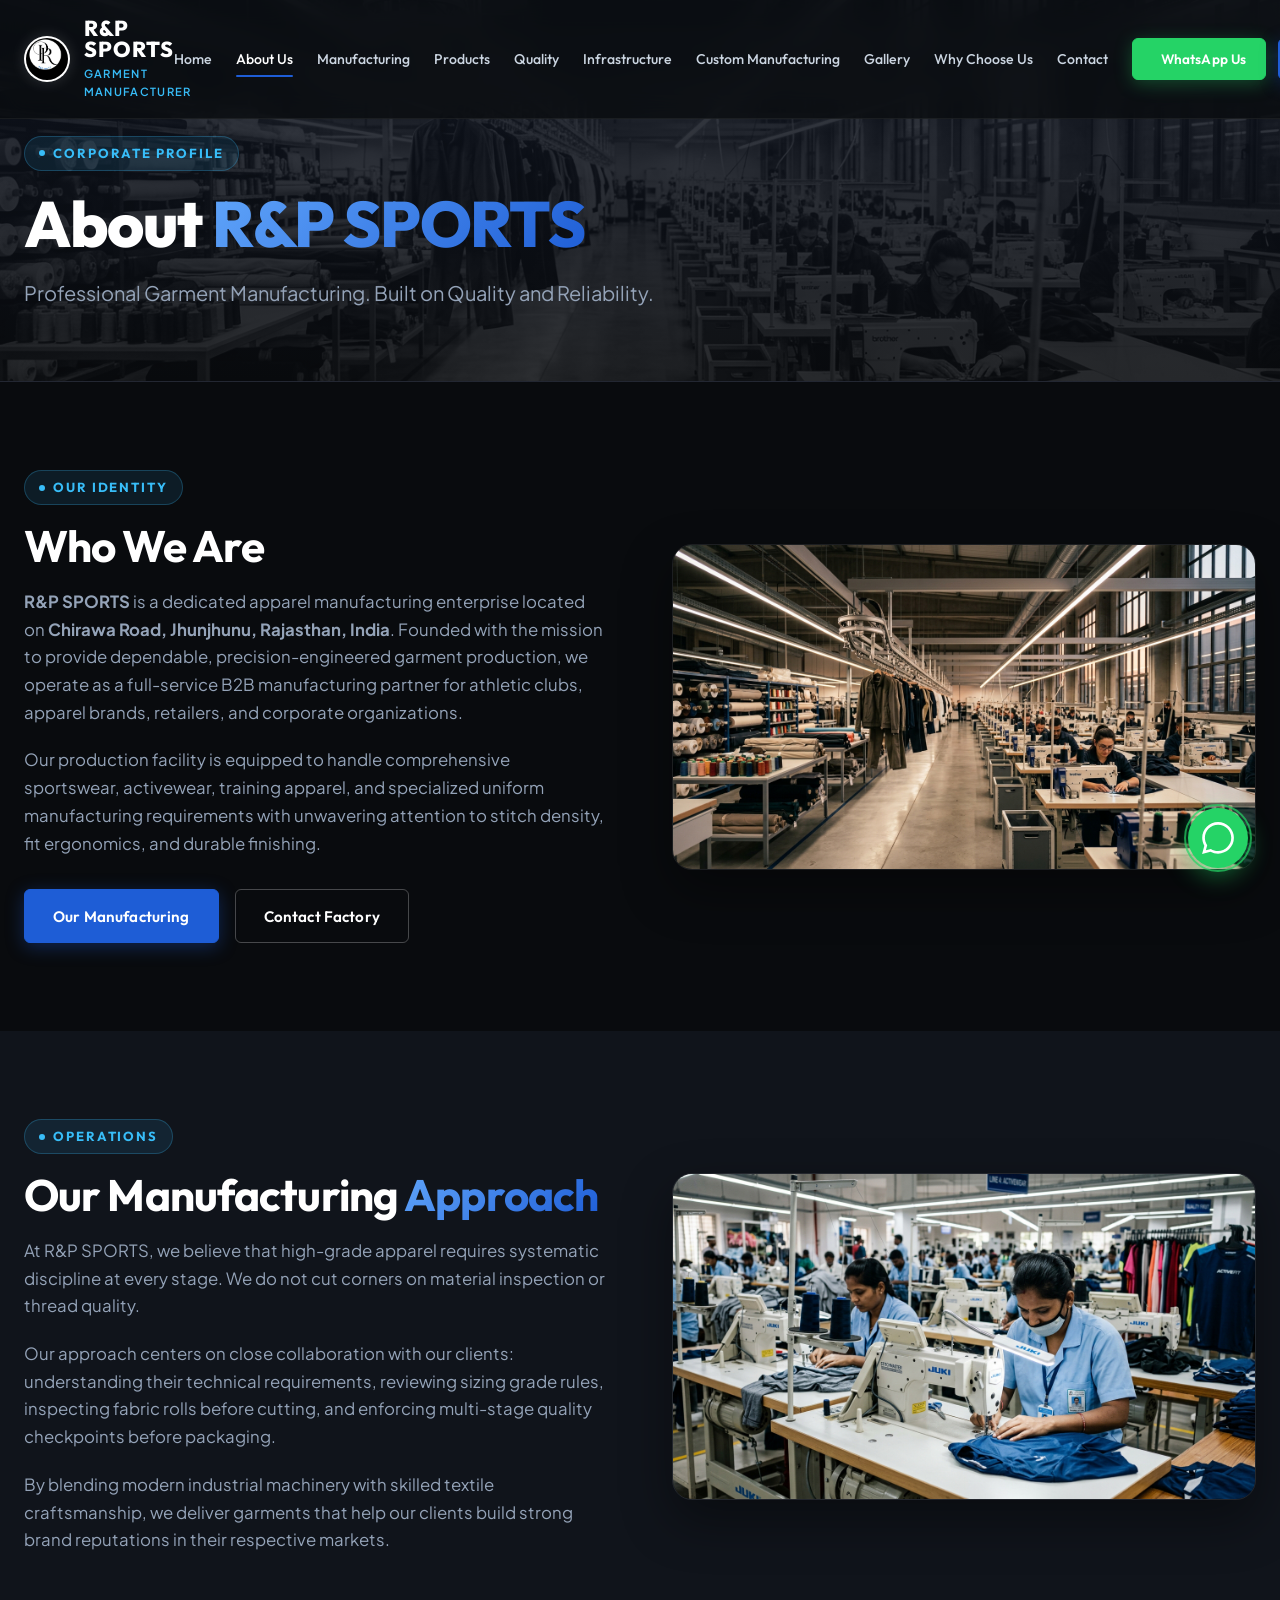
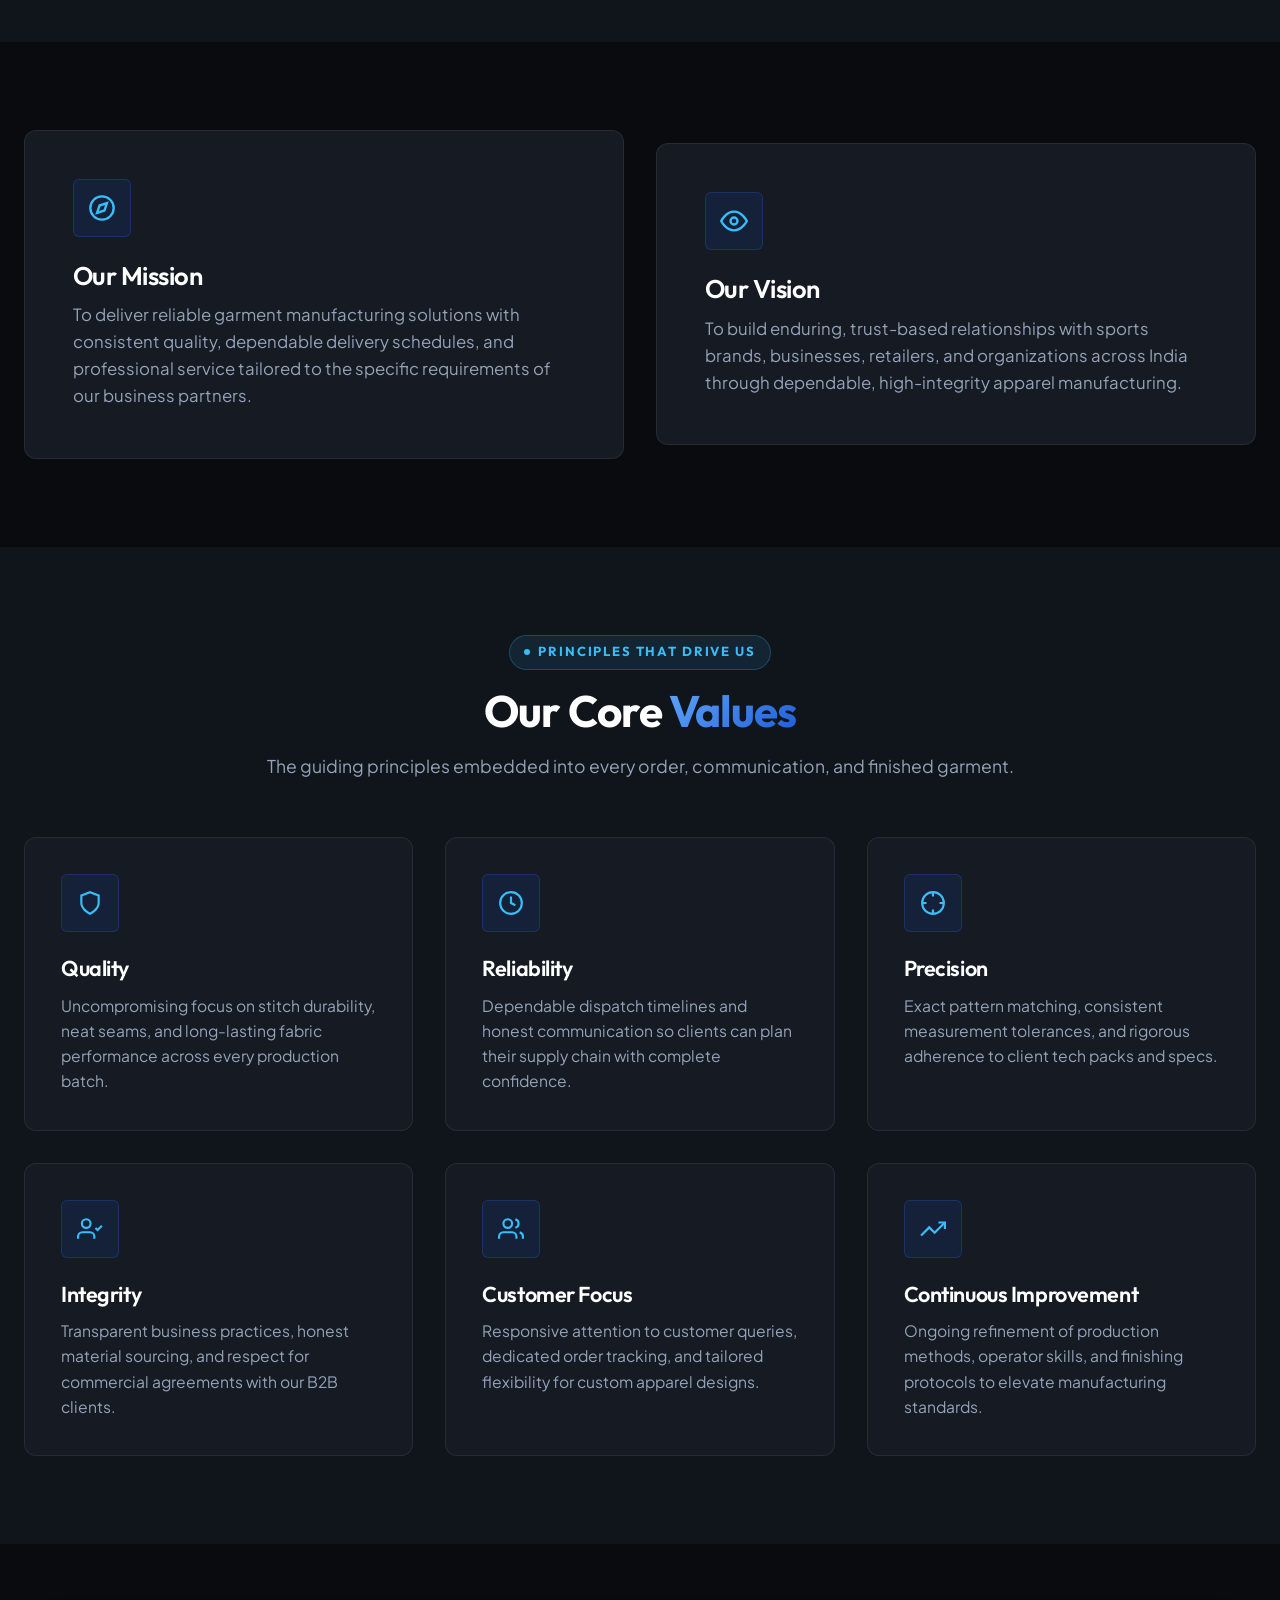
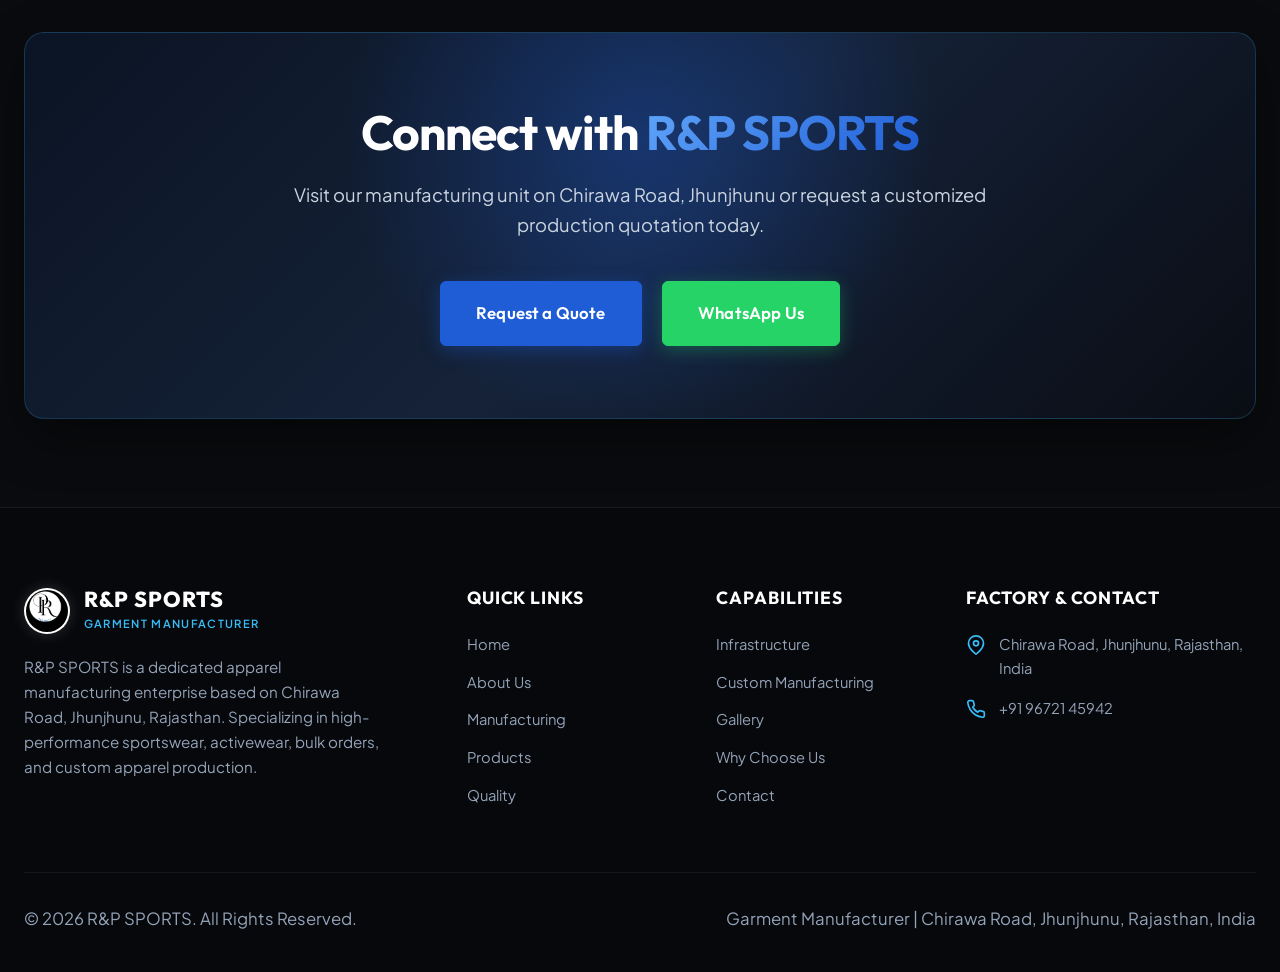
==== about.html @ bec3b4df "feat: complete premium 10-page website for R&P SPORTS" ====
<!DOCTYPE html>
<html lang="en">
<head>
  <meta charset="UTF-8">
  <meta name="viewport" content="width=device-width, initial-scale=1.0">
  <title>About Us — R&P SPORTS | Garment Manufacturer Jhunjhunu, Rajasthan</title>
  <meta name="description" content="Learn about R&P SPORTS, a dedicated garment manufacturing enterprise located on Chirawa Road, Jhunjhunu, Rajasthan. Committed to quality, precision, and reliable B2B apparel production.">
  <link rel="icon" type="image/png" href="assets/images/brand/logo.png">
  <link rel="stylesheet" href="assets/css/style.css">
</head>
<body>

  <!-- HEADER -->
  <header class="site-header" id="siteHeader">
    <div class="container header-inner">
      <a href="index.html" class="brand-logo" aria-label="R&P SPORTS Home">
        <img src="assets/images/brand/logo.png" alt="R&P SPORTS Logo" class="brand-logo-img">
        <div class="brand-logo-text">
          <span class="brand-title">R&P SPORTS</span>
          <span class="brand-subtitle">Garment Manufacturer</span>
        </div>
      </a>

      <nav class="main-nav" aria-label="Main Navigation">
        <a href="index.html" class="nav-link">Home</a>
        <a href="about.html" class="nav-link active">About Us</a>
        <a href="manufacturing.html" class="nav-link">Manufacturing</a>
        <a href="products.html" class="nav-link">Products</a>
        <a href="quality.html" class="nav-link">Quality</a>
        <a href="infrastructure.html" class="nav-link">Infrastructure</a>
        <a href="custom-manufacturing.html" class="nav-link">Custom Manufacturing</a>
        <a href="gallery.html" class="nav-link">Gallery</a>
        <a href="why-choose-us.html" class="nav-link">Why Choose Us</a>
        <a href="contact.html" class="nav-link">Contact</a>
      </nav>

      <div class="header-actions">
        <a href="https://wa.me/919672145942?text=Hello%20R%26P%20SPORTS,%20I%20am%20interested%20in%20your%20garment%20manufacturing%20services." target="_blank" rel="noopener" class="btn btn-whatsapp btn-sm">
          <svg viewBox="0 0 24 24" fill="currentColor"><path d="M.057 24l1.687-6.163c-1.041-1.804-1.588-3.849-1.587-5.946.003-6.556 5.338-11.891 11.893-11.891 3.181.001 6.167 1.24 8.413 3.488 2.245 2.248 3.481 5.236 3.48 8.414-.003 6.557-5.338 11.892-11.893 11.892-1.99-.001-3.951-.5-5.688-1.448l-6.305 1.654zm6.597-3.807c1.676.995 3.276 1.591 5.392 1.592 5.448 0 9.886-4.434 9.889-9.885.002-5.462-4.415-9.89-9.881-9.892-5.452 0-9.887 4.434-9.889 9.884-.001 2.225.651 3.891 1.746 5.634l-.999 3.648 3.742-.981z"/></svg>
          <span>WhatsApp Us</span>
        </a>
        <a href="contact.html" class="btn btn-primary btn-sm">Request a Quote</a>
        <button class="hamburger-btn" aria-label="Toggle navigation menu">
          <svg width="24" height="24" viewBox="0 0 24 24" fill="none" stroke="currentColor" stroke-width="2"><line x1="3" y1="12" x2="21" y2="12"></line><line x1="3" y1="6" x2="21" y2="6"></line><line x1="3" y1="18" x2="21" y2="18"></line></svg>
        </button>
      </div>
    </div>
  </header>

  <!-- Mobile Drawer Menu -->
  <div class="mobile-nav-overlay"></div>
  <aside class="mobile-nav-drawer" aria-label="Mobile Navigation">
    <div class="mobile-nav-header">
      <div class="brand-logo">
        <img src="assets/images/brand/logo.png" alt="R&P SPORTS Logo" class="brand-logo-img">
        <span class="brand-title">R&P SPORTS</span>
      </div>
      <button class="mobile-close-btn" aria-label="Close menu">
        <svg width="20" height="20" viewBox="0 0 24 24" fill="none" stroke="currentColor" stroke-width="2"><line x1="18" y1="6" x2="6" y2="18"></line><line x1="6" y1="6" x2="18" y2="18"></line></svg>
      </button>
    </div>
    <div class="mobile-links">
      <a href="index.html" class="mobile-link">Home</a>
      <a href="about.html" class="mobile-link active">About Us</a>
      <a href="manufacturing.html" class="mobile-link">Manufacturing</a>
      <a href="products.html" class="mobile-link">Products</a>
      <a href="quality.html" class="mobile-link">Quality</a>
      <a href="infrastructure.html" class="mobile-link">Infrastructure</a>
      <a href="custom-manufacturing.html" class="mobile-link">Custom Manufacturing</a>
      <a href="gallery.html" class="mobile-link">Gallery</a>
      <a href="why-choose-us.html" class="mobile-link">Why Choose Us</a>
      <a href="contact.html" class="mobile-link">Contact</a>
    </div>
    <div class="mobile-cta-group">
      <a href="contact.html" class="btn btn-primary">Request a Quote</a>
      <a href="https://wa.me/919672145942?text=Hello%20R%26P%20SPORTS,%20I%20am%20interested%20in%20your%20garment%20manufacturing%20services." target="_blank" rel="noopener" class="btn btn-whatsapp">WhatsApp Us</a>
    </div>
  </aside>

  <!-- PAGE HERO -->
  <section class="page-hero">
    <div class="page-hero-bg" style="background-image: url('assets/images/manufacturing/hero-factory.jpg');"></div>
    <div class="container">
      <div class="page-hero-content">
        <span class="section-tag">Corporate Profile</span>
        <h1 class="page-hero-title">About <span class="text-blue-gradient">R&P SPORTS</span></h1>
        <p class="page-hero-subtitle">Professional Garment Manufacturing. Built on Quality and Reliability.</p>
      </div>
    </div>
  </section>

  <!-- SECTION: WHO WE ARE -->
  <section class="section">
    <div class="container">
      <div class="split-layout">
        <div class="split-content">
          <span class="section-tag">Our Identity</span>
          <h2 class="section-title">Who We Are</h2>
          <p style="margin-bottom: 1.25rem;"><strong>R&P SPORTS</strong> is a dedicated apparel manufacturing enterprise located on <strong>Chirawa Road, Jhunjhunu, Rajasthan, India</strong>. Founded with the mission to provide dependable, precision-engineered garment production, we operate as a full-service B2B manufacturing partner for athletic clubs, apparel brands, retailers, and corporate organizations.</p>
          <p style="margin-bottom: 1.5rem;">Our production facility is equipped to handle comprehensive sportswear, activewear, training apparel, and specialized uniform manufacturing requirements with unwavering attention to stitch density, fit ergonomics, and durable finishing.</p>
          <div style="display: flex; gap: 1rem; align-items: center; margin-top: 2rem;">
            <a href="manufacturing.html" class="btn btn-primary">Our Manufacturing</a>
            <a href="contact.html" class="btn btn-outline">Contact Factory</a>
          </div>
        </div>
        <div class="split-image-wrap">
          <img src="assets/images/manufacturing/hero-factory.jpg" alt="R&P SPORTS Factory Operations" class="split-image">
        </div>
      </div>
    </div>
  </section>

  <!-- SECTION: OUR MANUFACTURING APPROACH -->
  <section class="section section-alt">
    <div class="container">
      <div class="split-layout reversed">
        <div class="split-image-wrap">
          <img src="assets/images/manufacturing/stitching-line.jpg" alt="R&P SPORTS Garment Stitching Line" class="split-image">
        </div>
        <div class="split-content">
          <span class="section-tag">Operations</span>
          <h2 class="section-title">Our Manufacturing <span class="text-blue-gradient">Approach</span></h2>
          <p style="margin-bottom: 1.25rem;">At R&P SPORTS, we believe that high-grade apparel requires systematic discipline at every stage. We do not cut corners on material inspection or thread quality.</p>
          <p style="margin-bottom: 1.25rem;">Our approach centers on close collaboration with our clients: understanding their technical requirements, reviewing sizing grade rules, inspecting fabric rolls before cutting, and enforcing multi-stage quality checkpoints before packaging.</p>
          <p>By blending modern industrial machinery with skilled textile craftsmanship, we deliver garments that help our clients build strong brand reputations in their respective markets.</p>
        </div>
      </div>
    </div>
  </section>

  <!-- SECTION: MISSION & VISION -->
  <section class="section">
    <div class="container">
      <div class="grid-2">
        <div class="feature-card" style="padding: 3rem;">
          <div class="feature-icon-box">
            <svg width="28" height="28" viewBox="0 0 24 24" fill="none" stroke="currentColor" stroke-width="2"><circle cx="12" cy="12" r="10"></circle><polygon points="16.24 7.76 14.12 14.12 7.76 16.24 9.88 9.88 16.24 7.76"></polygon></svg>
          </div>
          <h3 class="feature-title" style="font-size: 1.6rem;">Our Mission</h3>
          <p class="feature-desc" style="font-size: 1.05rem;">To deliver reliable garment manufacturing solutions with consistent quality, dependable delivery schedules, and professional service tailored to the specific requirements of our business partners.</p>
        </div>

        <div class="feature-card" style="padding: 3rem;">
          <div class="feature-icon-box">
            <svg width="28" height="28" viewBox="0 0 24 24" fill="none" stroke="currentColor" stroke-width="2"><path d="M1 12s4-8 11-8 11 8 11 8-4 8-11 8-11-8-11-8z"></path><circle cx="12" cy="12" r="3"></circle></svg>
          </div>
          <h3 class="feature-title" style="font-size: 1.6rem;">Our Vision</h3>
          <p class="feature-desc" style="font-size: 1.05rem;">To build enduring, trust-based relationships with sports brands, businesses, retailers, and organizations across India through dependable, high-integrity apparel manufacturing.</p>
        </div>
      </div>
    </div>
  </section>

  <!-- SECTION: OUR CORE VALUES -->
  <section class="section section-alt">
    <div class="container">
      <div class="section-header">
        <span class="section-tag">Principles That Drive Us</span>
        <h2 class="section-title">Our Core <span class="text-blue-gradient">Values</span></h2>
        <p class="section-desc">The guiding principles embedded into every order, communication, and finished garment.</p>
      </div>

      <div class="grid-3">
        <!-- Value 1 -->
        <div class="feature-card">
          <div class="feature-icon-box">
            <svg width="26" height="26" viewBox="0 0 24 24" fill="none" stroke="currentColor" stroke-width="2"><path d="M12 22s8-4 8-10V5l-8-3-8 3v7c0 6 8 10 8 10z"/></svg>
          </div>
          <h3 class="feature-title">Quality</h3>
          <p class="feature-desc">Uncompromising focus on stitch durability, neat seams, and long-lasting fabric performance across every production batch.</p>
        </div>

        <!-- Value 2 -->
        <div class="feature-card">
          <div class="feature-icon-box">
            <svg width="26" height="26" viewBox="0 0 24 24" fill="none" stroke="currentColor" stroke-width="2"><circle cx="12" cy="12" r="10"></circle><polyline points="12 6 12 12 16 14"></polyline></svg>
          </div>
          <h3 class="feature-title">Reliability</h3>
          <p class="feature-desc">Dependable dispatch timelines and honest communication so clients can plan their supply chain with complete confidence.</p>
        </div>

        <!-- Value 3 -->
        <div class="feature-card">
          <div class="feature-icon-box">
            <svg width="26" height="26" viewBox="0 0 24 24" fill="none" stroke="currentColor" stroke-width="2"><circle cx="12" cy="12" r="10"></circle><line x1="22" y1="12" x2="18" y2="12"></line><line x1="6" y1="12" x2="2" y2="12"></line><line x1="12" y1="6" x2="12" y2="2"></line><line x1="12" y1="22" x2="12" y2="18"></line></svg>
          </div>
          <h3 class="feature-title">Precision</h3>
          <p class="feature-desc">Exact pattern matching, consistent measurement tolerances, and rigorous adherence to client tech packs and specs.</p>
        </div>

        <!-- Value 4 -->
        <div class="feature-card">
          <div class="feature-icon-box">
            <svg width="26" height="26" viewBox="0 0 24 24" fill="none" stroke="currentColor" stroke-width="2"><path d="M16 21v-2a4 4 0 0 0-4-4H5a4 4 0 0 0-4 4v2"></path><circle cx="8.5" cy="7" r="4"></circle><polyline points="17 11 19 13 23 9"></polyline></svg>
          </div>
          <h3 class="feature-title">Integrity</h3>
          <p class="feature-desc">Transparent business practices, honest material sourcing, and respect for commercial agreements with our B2B clients.</p>
        </div>

        <!-- Value 5 -->
        <div class="feature-card">
          <div class="feature-icon-box">
            <svg width="26" height="26" viewBox="0 0 24 24" fill="none" stroke="currentColor" stroke-width="2"><path d="M17 21v-2a4 4 0 0 0-4-4H5a4 4 0 0 0-4 4v2"></path><circle cx="9" cy="7" r="4"></circle><path d="M23 21v-2a4 4 0 0 0-3-3.87"></path><path d="M16 3.13a4 4 0 0 1 0 7.75"></path></svg>
          </div>
          <h3 class="feature-title">Customer Focus</h3>
          <p class="feature-desc">Responsive attention to customer queries, dedicated order tracking, and tailored flexibility for custom apparel designs.</p>
        </div>

        <!-- Value 6 -->
        <div class="feature-card">
          <div class="feature-icon-box">
            <svg width="26" height="26" viewBox="0 0 24 24" fill="none" stroke="currentColor" stroke-width="2"><polyline points="23 6 13.5 15.5 8.5 10.5 1 18"></polyline><polyline points="17 6 23 6 23 12"></polyline></svg>
          </div>
          <h3 class="feature-title">Continuous Improvement</h3>
          <p class="feature-desc">Ongoing refinement of production methods, operator skills, and finishing protocols to elevate manufacturing standards.</p>
        </div>
      </div>
    </div>
  </section>

  <!-- CTA BANNER -->
  <section class="section">
    <div class="container">
      <div class="cta-banner">
        <div class="cta-content">
          <h2 class="cta-title">Connect with <span class="text-blue-gradient">R&P SPORTS</span></h2>
          <p class="cta-desc">Visit our manufacturing unit on Chirawa Road, Jhunjhunu or request a customized production quotation today.</p>
          <div class="cta-btn-group">
            <a href="contact.html" class="btn btn-primary btn-lg">Request a Quote</a>
            <a href="https://wa.me/919672145942?text=Hello%20R%26P%20SPORTS,%20I%20would%20like%20to%20discuss%20an%20order." target="_blank" rel="noopener" class="btn btn-whatsapp btn-lg">WhatsApp Us</a>
          </div>
        </div>
      </div>
    </div>
  </section>

  <!-- FOOTER -->
  <footer class="site-footer">
    <div class="container">
      <div class="footer-top">
        <div class="footer-brand">
          <a href="index.html" class="brand-logo">
            <img src="assets/images/brand/logo.png" alt="R&P SPORTS Logo" class="brand-logo-img">
            <div class="brand-logo-text">
              <span class="brand-title">R&P SPORTS</span>
              <span class="brand-subtitle">Garment Manufacturer</span>
            </div>
          </a>
          <p class="footer-about">R&P SPORTS is a dedicated apparel manufacturing enterprise based on Chirawa Road, Jhunjhunu, Rajasthan. Specializing in high-performance sportswear, activewear, bulk orders, and custom apparel production.</p>
        </div>

        <div>
          <h4 class="footer-heading">Quick Links</h4>
          <div class="footer-links">
            <a href="index.html" class="footer-link">Home</a>
            <a href="about.html" class="footer-link">About Us</a>
            <a href="manufacturing.html" class="footer-link">Manufacturing</a>
            <a href="products.html" class="footer-link">Products</a>
            <a href="quality.html" class="footer-link">Quality</a>
          </div>
        </div>

        <div>
          <h4 class="footer-heading">Capabilities</h4>
          <div class="footer-links">
            <a href="infrastructure.html" class="footer-link">Infrastructure</a>
            <a href="custom-manufacturing.html" class="footer-link">Custom Manufacturing</a>
            <a href="gallery.html" class="footer-link">Gallery</a>
            <a href="why-choose-us.html" class="footer-link">Why Choose Us</a>
            <a href="contact.html" class="footer-link">Contact</a>
          </div>
        </div>

        <div>
          <h4 class="footer-heading">Factory & Contact</h4>
          <div class="footer-contact-item">
            <svg width="20" height="20" viewBox="0 0 24 24" fill="none" stroke="currentColor" stroke-width="2"><path d="M21 10c0 7-9 13-9 13s-9-6-9-13a9 9 0 0 1 18 0z"></path><circle cx="12" cy="10" r="3"></circle></svg>
            <span>Chirawa Road, Jhunjhunu, Rajasthan, India</span>
          </div>
          <div class="footer-contact-item">
            <svg width="20" height="20" viewBox="0 0 24 24" fill="none" stroke="currentColor" stroke-width="2"><path d="M22 16.92v3a2 2 0 0 1-2.18 2 19.79 19.79 0 0 1-8.63-3.07 19.5 19.5 0 0 1-6-6 19.79 19.79 0 0 1-3.07-8.67A2 2 0 0 1 4.11 2h3a2 2 0 0 1 2 1.72 12.84 12.84 0 0 0 .7 2.81 2 2 0 0 1-.45 2.11L8.09 9.91a16 16 0 0 0 6 6l1.27-1.27a2 2 0 0 1 2.11-.45 12.84 12.84 0 0 0 2.81.7A2 2 0 0 1 22 16.92z"></path></svg>
            <span>+91 96721 45942</span>
          </div>
        </div>
      </div>

      <div class="footer-bottom">
        <p>&copy; 2026 R&P SPORTS. All Rights Reserved.</p>
        <p>Garment Manufacturer | Chirawa Road, Jhunjhunu, Rajasthan, India</p>
      </div>
    </div>
  </footer>

  <a href="https://wa.me/919672145942?text=Hello%20R%26P%20SPORTS,%20I%20am%20interested%20in%20your%20garment%20manufacturing%20services." target="_blank" rel="noopener" class="floating-whatsapp" aria-label="Chat on WhatsApp">
    <svg viewBox="0 0 24 24"><path d="M.057 24l1.687-6.163c-1.041-1.804-1.588-3.849-1.587-5.946.003-6.556 5.338-11.891 11.893-11.891 3.181.001 6.167 1.24 8.413 3.488 2.245 2.248 3.481 5.236 3.48 8.414-.003 6.557-5.338 11.892-11.893 11.892-1.99-.001-3.951-.5-5.688-1.448l-6.305 1.654zm6.597-3.807c1.676.995 3.276 1.591 5.392 1.592 5.448 0 9.886-4.434 9.889-9.885.002-5.462-4.415-9.89-9.881-9.892-5.452 0-9.887 4.434-9.889 9.884-.001 2.225.651 3.891 1.746 5.634l-.999 3.648 3.742-.981z"/></svg>
  </a>

  <script src="assets/js/main.js"></script>
</body>
</html>
---- assets/css/style.css ----
/* ==========================================================================
   R&P SPORTS — CORPORATE GARMENT MANUFACTURER
   Luxury Industrial + Modern Fashion Manufacturing Stylesheet
   ========================================================================== */

@import url('https://fonts.googleapis.com/css2?family=Outfit:wght@300;400;500;600;700;800;900&family=Plus+Jakarta+Sans:wght@300;400;500;600;700;800&display=swap');

:root {
  /* Color Palette */
  --bg-dark: #090b0e;
  --bg-dark-surface: #10141b;
  --bg-dark-card: #151a23;
  --bg-dark-border: rgba(255, 255, 255, 0.08);
  --bg-dark-glass: rgba(16, 20, 27, 0.85);

  --bg-light: #f8fafc;
  --bg-light-surface: #ffffff;
  --bg-light-card: #f1f5f9;
  --bg-light-border: #e2e8f0;

  /* Brand Accents */
  --brand-blue: #1e5dd6;
  --brand-blue-hover: #1546a8;
  --brand-blue-glow: rgba(30, 93, 214, 0.35);
  --brand-cyan: #38bdf8;
  --brand-navy: #0b192e;

  /* Text Colors */
  --text-main: #f8fafc;
  --text-muted: #94a3b8;
  --text-subtle: #64748b;
  --text-dark: #0f172a;
  --text-dark-muted: #475569;

  /* Typography */
  --font-heading: 'Outfit', -apple-system, BlinkMacSystemFont, 'Segoe UI', Roboto, sans-serif;
  --font-body: 'Plus Jakarta Sans', -apple-system, BlinkMacSystemFont, 'Segoe UI', Roboto, sans-serif;

  /* Transitions & Shadows */
  --transition-fast: 0.2s cubic-bezier(0.4, 0, 0.2, 1);
  --transition-normal: 0.35s cubic-bezier(0.4, 0, 0.2, 1);
  --transition-slow: 0.6s cubic-bezier(0.16, 1, 0.3, 1);

  --shadow-sm: 0 2px 8px rgba(0, 0, 0, 0.12);
  --shadow-md: 0 10px 30px rgba(0, 0, 0, 0.25);
  --shadow-lg: 0 20px 50px rgba(0, 0, 0, 0.4);
  --shadow-glow: 0 0 25px var(--brand-blue-glow);

  --radius-sm: 6px;
  --radius-md: 12px;
  --radius-lg: 20px;
  --radius-full: 9999px;

  --max-width: 1320px;
}

/* Reset & Global */
*, *::before, *::after {
  margin: 0;
  padding: 0;
  box-sizing: border-box;
}

html {
  scroll-behavior: smooth;
  font-size: 16px;
  -webkit-text-size-adjust: 100%;
}

body {
  font-family: var(--font-body);
  background-color: var(--bg-dark);
  color: var(--text-main);
  line-height: 1.65;
  overflow-x: hidden;
  -webkit-font-smoothing: antialiased;
  -moz-osx-font-smoothing: grayscale;
}

img, picture, video, canvas, svg {
  display: block;
  max-width: 100%;
  height: auto;
}

a {
  color: inherit;
  text-decoration: none;
  transition: color var(--transition-fast);
}

button, input, textarea, select {
  font-family: inherit;
  font-size: inherit;
}

ul, ol {
  list-style: none;
}

.container {
  width: 100%;
  max-width: var(--max-width);
  margin-inline: auto;
  padding-inline: 1.5rem;
}

/* Typography Hierarchy */
h1, h2, h3, h4, h5, h6 {
  font-family: var(--font-heading);
  font-weight: 700;
  letter-spacing: -0.02em;
  line-height: 1.15;
  color: #ffffff;
}

h1 { font-size: clamp(2.4rem, 5vw, 4.2rem); font-weight: 800; }
h2 { font-size: clamp(1.85rem, 3.5vw, 2.75rem); font-weight: 700; }
h3 { font-size: clamp(1.35rem, 2.2vw, 1.75rem); font-weight: 600; }
h4 { font-size: 1.25rem; font-weight: 600; }
p { color: var(--text-muted); font-size: 1.05rem; }

.section-tag {
  display: inline-flex;
  align-items: center;
  gap: 0.5rem;
  font-family: var(--font-heading);
  font-size: 0.82rem;
  font-weight: 700;
  text-transform: uppercase;
  letter-spacing: 0.14em;
  color: var(--brand-cyan);
  background: rgba(56, 189, 248, 0.1);
  padding: 0.35rem 0.9rem;
  border-radius: var(--radius-full);
  border: 1px solid rgba(56, 189, 248, 0.25);
  margin-bottom: 1rem;
}

.section-tag::before {
  content: '';
  width: 6px;
  height: 6px;
  background-color: var(--brand-cyan);
  border-radius: 50%;
  display: inline-block;
}

.text-gradient {
  background: linear-gradient(135deg, #ffffff 30%, #94a3b8 100%);
  -webkit-background-clip: text;
  -webkit-text-fill-color: transparent;
}

.text-blue-gradient {
  background: linear-gradient(135deg, #60a5fa 0%, #1e5dd6 100%);
  -webkit-background-clip: text;
  -webkit-text-fill-color: transparent;
}

/* ==========================================================================
   BUTTONS & CTAs
   ========================================================================== */

.btn {
  display: inline-flex;
  align-items: center;
  justify-content: center;
  gap: 0.6rem;
  padding: 0.85rem 1.75rem;
  font-family: var(--font-heading);
  font-weight: 600;
  font-size: 0.95rem;
  letter-spacing: 0.01em;
  border-radius: var(--radius-sm);
  cursor: pointer;
  transition: all var(--transition-normal);
  text-decoration: none;
  border: 1px solid transparent;
  white-space: nowrap;
}

.btn svg {
  width: 1.15rem;
  height: 1.15rem;
  transition: transform var(--transition-fast);
}

.btn:hover svg {
  transform: translateX(3px);
}

.btn-primary {
  background: var(--brand-blue);
  color: #ffffff;
  border-color: var(--brand-blue);
  box-shadow: 0 4px 18px rgba(30, 93, 214, 0.35);
}

.btn-primary:hover {
  background: var(--brand-blue-hover);
  border-color: var(--brand-blue-hover);
  transform: translateY(-2px);
  box-shadow: 0 6px 24px rgba(30, 93, 214, 0.55);
}

.btn-secondary {
  background: rgba(255, 255, 255, 0.06);
  color: #ffffff;
  border-color: rgba(255, 255, 255, 0.15);
  backdrop-filter: blur(8px);
}

.btn-secondary:hover {
  background: rgba(255, 255, 255, 0.12);
  border-color: rgba(255, 255, 255, 0.3);
  transform: translateY(-2px);
}

.btn-whatsapp {
  background: #25d366;
  color: #ffffff;
  border-color: #25d366;
  box-shadow: 0 4px 18px rgba(37, 211, 102, 0.3);
}

.btn-whatsapp:hover {
  background: #1eb956;
  border-color: #1eb956;
  transform: translateY(-2px);
  box-shadow: 0 6px 24px rgba(37, 211, 102, 0.45);
}

.btn-outline {
  background: transparent;
  color: #ffffff;
  border-color: rgba(255, 255, 255, 0.25);
}

.btn-outline:hover {
  border-color: var(--brand-cyan);
  color: var(--brand-cyan);
  background: rgba(56, 189, 248, 0.05);
  transform: translateY(-2px);
}

.btn-sm {
  padding: 0.55rem 1.15rem;
  font-size: 0.85rem;
}

.btn-lg {
  padding: 1.1rem 2.2rem;
  font-size: 1.05rem;
}

/* ==========================================================================
   HEADER & NAVIGATION
   ========================================================================== */

.site-header {
  position: fixed;
  top: 0;
  left: 0;
  width: 100%;
  z-index: 1000;
  background: rgba(9, 11, 14, 0.75);
  backdrop-filter: blur(14px);
  -webkit-backdrop-filter: blur(14px);
  border-bottom: 1px solid rgba(255, 255, 255, 0.06);
  transition: all var(--transition-normal);
  padding: 1.1rem 0;
}

.site-header.scrolled {
  padding: 0.7rem 0;
  background: rgba(9, 11, 14, 0.95);
  border-bottom: 1px solid rgba(255, 255, 255, 0.1);
  box-shadow: 0 10px 30px rgba(0, 0, 0, 0.5);
}

.header-inner {
  display: flex;
  align-items: center;
  justify-content: space-between;
  gap: 1.5rem;
}

.brand-logo {
  display: flex;
  align-items: center;
  gap: 0.85rem;
  text-decoration: none;
}

.brand-logo-img {
  width: 46px;
  height: 46px;
  object-fit: contain;
  border-radius: 50%;
  background: #ffffff;
  padding: 2px;
  box-shadow: 0 0 15px rgba(255, 255, 255, 0.15);
  transition: transform var(--transition-fast);
}

.brand-logo:hover .brand-logo-img {
  transform: scale(1.05);
}

.brand-logo-text {
  display: flex;
  flex-direction: column;
}

.brand-title {
  font-family: var(--font-heading);
  font-size: 1.35rem;
  font-weight: 800;
  color: #ffffff;
  letter-spacing: 0.05em;
  line-height: 1;
}

.brand-subtitle {
  font-size: 0.7rem;
  font-weight: 600;
  text-transform: uppercase;
  letter-spacing: 0.12em;
  color: var(--brand-cyan);
  margin-top: 3px;
}

/* Desktop Nav */
.main-nav {
  display: flex;
  align-items: center;
  gap: 1.5rem;
}

.nav-link {
  font-family: var(--font-heading);
  font-size: 0.88rem;
  font-weight: 500;
  color: #cbd5e1;
  position: relative;
  padding: 0.4rem 0;
  transition: color var(--transition-fast);
  white-space: nowrap;
}

.nav-link::after {
  content: '';
  position: absolute;
  bottom: 0;
  left: 0;
  width: 0%;
  height: 2px;
  background: var(--brand-blue);
  transition: width var(--transition-normal);
  border-radius: var(--radius-full);
}

.nav-link:hover,
.nav-link.active {
  color: #ffffff;
}

.nav-link:hover::after,
.nav-link.active::after {
  width: 100%;
}

.header-actions {
  display: flex;
  align-items: center;
  gap: 0.75rem;
}

.hamburger-btn {
  display: none;
  background: transparent;
  border: 1px solid rgba(255, 255, 255, 0.15);
  color: #ffffff;
  width: 44px;
  height: 44px;
  border-radius: var(--radius-sm);
  cursor: pointer;
  align-items: center;
  justify-content: center;
  transition: all var(--transition-fast);
}

.hamburger-btn:hover {
  background: rgba(255, 255, 255, 0.08);
  border-color: rgba(255, 255, 255, 0.3);
}

/* Mobile Drawer */
.mobile-nav-overlay {
  position: fixed;
  inset: 0;
  background: rgba(0, 0, 0, 0.75);
  backdrop-filter: blur(8px);
  z-index: 1001;
  opacity: 0;
  visibility: hidden;
  transition: all var(--transition-normal);
}

.mobile-nav-overlay.open {
  opacity: 1;
  visibility: visible;
}

.mobile-nav-drawer {
  position: fixed;
  top: 0;
  right: 0;
  bottom: 0;
  width: min(85vw, 360px);
  background: var(--bg-dark-surface);
  border-left: 1px solid var(--bg-dark-border);
  z-index: 1002;
  transform: translateX(100%);
  transition: transform var(--transition-normal);
  display: flex;
  flex-direction: column;
  padding: 1.5rem;
  overflow-y: auto;
}

.mobile-nav-drawer.open {
  transform: translateX(0);
}

.mobile-nav-header {
  display: flex;
  align-items: center;
  justify-content: space-between;
  margin-bottom: 2rem;
  padding-bottom: 1rem;
  border-bottom: 1px solid var(--bg-dark-border);
}

.mobile-close-btn {
  background: transparent;
  border: none;
  color: #ffffff;
  width: 38px;
  height: 38px;
  cursor: pointer;
  display: flex;
  align-items: center;
  justify-content: center;
  border-radius: 50%;
  background: rgba(255, 255, 255, 0.05);
}

.mobile-links {
  display: flex;
  flex-direction: column;
  gap: 1.1rem;
}

.mobile-link {
  font-family: var(--font-heading);
  font-size: 1.1rem;
  font-weight: 600;
  color: #e2e8f0;
  padding: 0.5rem 0;
  display: block;
}

.mobile-link.active,
.mobile-link:hover {
  color: var(--brand-cyan);
}

.mobile-cta-group {
  margin-top: auto;
  padding-top: 2rem;
  display: flex;
  flex-direction: column;
  gap: 0.85rem;
}

/* ==========================================================================
   HERO SECTION & SLIDESHOW (3s Interval)
   ========================================================================== */

.hero-slider-section {
  position: relative;
  min-height: 100vh;
  display: flex;
  align-items: center;
  overflow: hidden;
  padding-top: 80px;
}

.slides-container {
  position: absolute;
  inset: 0;
  width: 100%;
  height: 100%;
}

.hero-slide {
  position: absolute;
  inset: 0;
  width: 100%;
  height: 100%;
  opacity: 0;
  visibility: hidden;
  transition: opacity 1s cubic-bezier(0.4, 0, 0.2, 1), visibility 1s ease;
}

.hero-slide.active {
  opacity: 1;
  visibility: visible;
  z-index: 1;
}

.slide-image {
  position: absolute;
  inset: 0;
  width: 100%;
  height: 100%;
  object-fit: cover;
  transform: scale(1.08);
  transition: transform 6s cubic-bezier(0.25, 1, 0.5, 1);
}

.hero-slide.active .slide-image {
  transform: scale(1);
}

.slide-overlay {
  position: absolute;
  inset: 0;
  background: linear-gradient(
    90deg,
    rgba(9, 11, 14, 0.94) 0%,
    rgba(9, 11, 14, 0.8) 50%,
    rgba(9, 11, 14, 0.55) 100%
  );
  z-index: 1;
}

.hero-content {
  position: relative;
  z-index: 2;
  max-width: 800px;
  padding: 4rem 0;
}

.hero-title {
  font-size: clamp(2.4rem, 5.5vw, 4.2rem);
  font-weight: 800;
  line-height: 1.1;
  margin-bottom: 1.5rem;
}

.hero-desc {
  font-size: clamp(1.05rem, 2vw, 1.25rem);
  color: #cbd5e1;
  margin-bottom: 2.2rem;
  max-width: 640px;
  line-height: 1.6;
}

.hero-actions {
  display: flex;
  flex-wrap: wrap;
  gap: 1rem;
  align-items: center;
}

/* Slider Controls */
.slider-controls {
  position: absolute;
  bottom: 2.5rem;
  right: 2.5rem;
  z-index: 3;
  display: flex;
  align-items: center;
  gap: 1.25rem;
  background: rgba(16, 20, 27, 0.75);
  backdrop-filter: blur(12px);
  padding: 0.75rem 1.25rem;
  border-radius: var(--radius-full);
  border: 1px solid rgba(255, 255, 255, 0.12);
}

.slide-dots {
  display: flex;
  align-items: center;
  gap: 0.6rem;
}

.slide-dot {
  width: 32px;
  height: 4px;
  background: rgba(255, 255, 255, 0.25);
  border: none;
  border-radius: var(--radius-full);
  cursor: pointer;
  position: relative;
  overflow: hidden;
  transition: all var(--transition-normal);
}

.slide-dot.active {
  background: var(--brand-blue);
  width: 48px;
}

.slide-dot.active::before {
  content: '';
  position: absolute;
  top: 0;
  left: 0;
  height: 100%;
  width: 100%;
  background: var(--brand-cyan);
  animation: dotProgress 3s linear infinite;
}

@keyframes dotProgress {
  0% { transform: translateX(-100%); }
  100% { transform: translateX(0%); }
}

.slider-btn {
  background: transparent;
  border: none;
  color: #ffffff;
  cursor: pointer;
  display: flex;
  align-items: center;
  justify-content: center;
  width: 28px;
  height: 28px;
  opacity: 0.75;
  transition: opacity var(--transition-fast);
}

.slider-btn:hover {
  opacity: 1;
}

/* Page Hero (Inner Pages) */
.page-hero {
  position: relative;
  padding: 8.5rem 0 4.5rem;
  background: linear-gradient(180deg, #101520 0%, #090b0e 100%);
  border-bottom: 1px solid var(--bg-dark-border);
  overflow: hidden;
}

.page-hero-bg {
  position: absolute;
  inset: 0;
  opacity: 0.15;
  background-size: cover;
  background-position: center;
  mix-blend-mode: luminosity;
}

.page-hero-content {
  position: relative;
  z-index: 2;
  max-width: 820px;
}

.page-hero-title {
  margin-bottom: 1rem;
}

.page-hero-subtitle {
  font-size: 1.25rem;
  color: #94a3b8;
  max-width: 680px;
}

/* ==========================================================================
   SECTIONS & GRIDS
   ========================================================================== */

.section {
  padding: 5.5rem 0;
  position: relative;
}

.section-alt {
  background-color: var(--bg-dark-surface);
}

.section-light {
  background-color: var(--bg-light);
  color: var(--text-dark);
}

.section-light h1,
.section-light h2,
.section-light h3,
.section-light h4 {
  color: var(--text-dark);
}

.section-light p {
  color: var(--text-dark-muted);
}

.section-header {
  text-align: center;
  max-width: 760px;
  margin: 0 auto 3.5rem;
}

.section-header.text-left {
  text-align: left;
  margin-inline: 0;
}

.section-title {
  margin-bottom: 1rem;
}

.section-desc {
  font-size: 1.1rem;
}

/* Feature & Capability Cards */
.grid-2 {
  display: grid;
  grid-template-columns: repeat(2, 1fr);
  gap: 2rem;
  align-items: center;
}

.grid-3 {
  display: grid;
  grid-template-columns: repeat(3, 1fr);
  gap: 2rem;
}

.grid-4 {
  display: grid;
  grid-template-columns: repeat(4, 1fr);
  gap: 1.75rem;
}

.feature-card {
  background: var(--bg-dark-card);
  border: 1px solid var(--bg-dark-border);
  padding: 2.25rem;
  border-radius: var(--radius-md);
  transition: all var(--transition-normal);
  position: relative;
  overflow: hidden;
  display: flex;
  flex-direction: column;
}

.feature-card::before {
  content: '';
  position: absolute;
  top: 0;
  left: 0;
  width: 100%;
  height: 3px;
  background: linear-gradient(90deg, var(--brand-blue), var(--brand-cyan));
  opacity: 0;
  transition: opacity var(--transition-normal);
}

.feature-card:hover {
  transform: translateY(-6px);
  border-color: rgba(56, 189, 248, 0.3);
  box-shadow: var(--shadow-md);
}

.feature-card:hover::before {
  opacity: 1;
}

.feature-icon-box {
  width: 58px;
  height: 58px;
  background: rgba(30, 93, 214, 0.12);
  border: 1px solid rgba(30, 93, 214, 0.3);
  border-radius: var(--radius-sm);
  display: flex;
  align-items: center;
  justify-content: center;
  color: var(--brand-cyan);
  margin-bottom: 1.5rem;
  transition: all var(--transition-fast);
}

.feature-card:hover .feature-icon-box {
  background: var(--brand-blue);
  color: #ffffff;
  transform: scale(1.05);
}

.feature-title {
  font-size: 1.35rem;
  margin-bottom: 0.75rem;
}

.feature-desc {
  font-size: 0.98rem;
  color: var(--text-muted);
  line-height: 1.6;
}

/* ==========================================================================
   PRODUCT SHOWCASE & EDITORIAL CARDS
   ========================================================================== */

.product-grid {
  display: grid;
  grid-template-columns: repeat(auto-fill, minmax(280px, 1fr));
  gap: 2rem;
}

.product-card {
  background: var(--bg-dark-card);
  border: 1px solid var(--bg-dark-border);
  border-radius: var(--radius-md);
  overflow: hidden;
  transition: all var(--transition-normal);
  display: flex;
  flex-direction: column;
}

.product-card:hover {
  transform: translateY(-8px);
  border-color: rgba(56, 189, 248, 0.35);
  box-shadow: 0 15px 35px rgba(0, 0, 0, 0.5);
}

.product-media {
  position: relative;
  aspect-ratio: 1 / 1;
  overflow: hidden;
  background: #0d1016;
}

.product-img {
  width: 100%;
  height: 100%;
  object-fit: cover;
  transition: transform var(--transition-slow);
}

.product-card:hover .product-img {
  transform: scale(1.08);
}

.product-badge {
  position: absolute;
  top: 1rem;
  left: 1rem;
  background: rgba(9, 11, 14, 0.75);
  backdrop-filter: blur(8px);
  border: 1px solid rgba(255, 255, 255, 0.15);
  color: #ffffff;
  font-size: 0.75rem;
  font-weight: 700;
  text-transform: uppercase;
  letter-spacing: 0.08em;
  padding: 0.3rem 0.75rem;
  border-radius: var(--radius-full);
}

.product-overlay {
  position: absolute;
  inset: 0;
  background: rgba(9, 11, 14, 0.65);
  backdrop-filter: blur(4px);
  display: flex;
  align-items: center;
  justify-content: center;
  opacity: 0;
  transition: opacity var(--transition-normal);
}

.product-card:hover .product-overlay {
  opacity: 1;
}

.product-body {
  padding: 1.5rem;
  display: flex;
  flex-direction: column;
  flex-grow: 1;
}

.product-name {
  font-size: 1.2rem;
  margin-bottom: 0.5rem;
}

.product-caption {
  font-size: 0.9rem;
  color: var(--text-muted);
  margin-bottom: 1.25rem;
  flex-grow: 1;
}

.product-footer {
  display: flex;
  align-items: center;
  justify-content: space-between;
  padding-top: 1rem;
  border-top: 1px solid var(--bg-dark-border);
}

/* Category Filter Tabs */
.filter-tabs {
  display: flex;
  flex-wrap: wrap;
  justify-content: center;
  gap: 0.75rem;
  margin-bottom: 3rem;
}

.filter-btn {
  background: rgba(255, 255, 255, 0.05);
  border: 1px solid rgba(255, 255, 255, 0.1);
  color: #cbd5e1;
  padding: 0.6rem 1.4rem;
  border-radius: var(--radius-full);
  font-family: var(--font-heading);
  font-size: 0.9rem;
  font-weight: 600;
  cursor: pointer;
  transition: all var(--transition-fast);
}

.filter-btn:hover,
.filter-btn.active {
  background: var(--brand-blue);
  color: #ffffff;
  border-color: var(--brand-blue);
  box-shadow: 0 4px 15px var(--brand-blue-glow);
}

/* ==========================================================================
   MANUFACTURING PROCESS & TIMELINE
   ========================================================================== */

.process-grid {
  display: grid;
  grid-template-columns: repeat(auto-fit, minmax(320px, 1fr));
  gap: 2rem;
}

.process-step-card {
  background: var(--bg-dark-card);
  border: 1px solid var(--bg-dark-border);
  border-radius: var(--radius-md);
  overflow: hidden;
  transition: all var(--transition-normal);
}

.process-step-card:hover {
  transform: translateY(-6px);
  border-color: rgba(56, 189, 248, 0.3);
  box-shadow: var(--shadow-md);
}

.process-step-media {
  position: relative;
  aspect-ratio: 16 / 9;
  overflow: hidden;
}

.process-step-img {
  width: 100%;
  height: 100%;
  object-fit: cover;
  transition: transform var(--transition-slow);
}

.process-step-card:hover .process-step-img {
  transform: scale(1.06);
}

.process-number-badge {
  position: absolute;
  top: 1rem;
  left: 1rem;
  background: var(--brand-blue);
  color: #ffffff;
  font-family: var(--font-heading);
  font-weight: 800;
  font-size: 0.9rem;
  padding: 0.35rem 0.85rem;
  border-radius: var(--radius-sm);
  box-shadow: 0 4px 12px rgba(0, 0, 0, 0.4);
}

.process-step-body {
  padding: 1.75rem;
}

.process-step-title {
  font-size: 1.35rem;
  margin-bottom: 0.75rem;
}

.process-step-desc {
  font-size: 0.95rem;
  color: var(--text-muted);
}

/* Split Showcase Layout */
.split-layout {
  display: grid;
  grid-template-columns: 1fr 1fr;
  gap: 4rem;
  align-items: center;
}

.split-layout.reversed {
  direction: rtl;
}

.split-layout.reversed > * {
  direction: ltr;
}

.split-image-wrap {
  position: relative;
  border-radius: var(--radius-lg);
  overflow: hidden;
  box-shadow: var(--shadow-lg);
  border: 1px solid var(--bg-dark-border);
}

.split-image {
  width: 100%;
  height: 100%;
  object-fit: cover;
  transition: transform var(--transition-slow);
}

.split-image-wrap:hover .split-image {
  transform: scale(1.04);
}

.feature-list {
  display: flex;
  flex-direction: column;
  gap: 1.25rem;
  margin-top: 2rem;
}

.feature-list-item {
  display: flex;
  align-items: flex-start;
  gap: 1rem;
}

.feature-list-icon {
  width: 28px;
  height: 28px;
  border-radius: 50%;
  background: rgba(56, 189, 248, 0.15);
  color: var(--brand-cyan);
  display: flex;
  align-items: center;
  justify-content: center;
  flex-shrink: 0;
  margin-top: 2px;
}

.feature-list-text h4 {
  font-size: 1.1rem;
  margin-bottom: 0.25rem;
}

.feature-list-text p {
  font-size: 0.95rem;
}

/* ==========================================================================
   CALL TO ACTION & PROMO BANNERS
   ========================================================================== */

.cta-banner {
  background: linear-gradient(135deg, #0b1424 0%, #152238 50%, #0a0d14 100%);
  border: 1px solid rgba(56, 189, 248, 0.2);
  border-radius: var(--radius-lg);
  padding: 4.5rem 3rem;
  text-align: center;
  position: relative;
  overflow: hidden;
  box-shadow: var(--shadow-lg);
}

.cta-banner::before {
  content: '';
  position: absolute;
  top: -50%;
  left: 50%;
  transform: translateX(-50%);
  width: 600px;
  height: 600px;
  background: radial-gradient(circle, var(--brand-blue-glow) 0%, transparent 70%);
  pointer-events: none;
}

.cta-content {
  position: relative;
  z-index: 2;
  max-width: 720px;
  margin: 0 auto;
}

.cta-title {
  font-size: clamp(2rem, 4vw, 3rem);
  margin-bottom: 1.25rem;
}

.cta-desc {
  font-size: 1.15rem;
  color: #cbd5e1;
  margin-bottom: 2.5rem;
}

.cta-btn-group {
  display: flex;
  flex-wrap: wrap;
  gap: 1.25rem;
  justify-content: center;
}

/* ==========================================================================
   FORMS & INQUIRY SYSTEM
   ========================================================================== */

.form-card {
  background: var(--bg-dark-card);
  border: 1px solid var(--bg-dark-border);
  border-radius: var(--radius-lg);
  padding: 3rem;
  box-shadow: var(--shadow-lg);
}

.form-grid {
  display: grid;
  grid-template-columns: repeat(2, 1fr);
  gap: 1.5rem;
}

.form-group {
  display: flex;
  flex-direction: column;
  gap: 0.5rem;
}

.form-group.full-width {
  grid-column: span 2;
}

.form-label {
  font-family: var(--font-heading);
  font-size: 0.9rem;
  font-weight: 600;
  color: #e2e8f0;
}

.form-input,
.form-select,
.form-textarea {
  width: 100%;
  padding: 0.9rem 1.2rem;
  background: rgba(9, 11, 14, 0.75);
  border: 1px solid rgba(255, 255, 255, 0.12);
  border-radius: var(--radius-sm);
  color: #ffffff;
  font-family: var(--font-body);
  font-size: 0.95rem;
  transition: all var(--transition-fast);
}

.form-input:focus,
.form-select:focus,
.form-textarea:focus {
  outline: none;
  border-color: var(--brand-cyan);
  box-shadow: 0 0 0 3px rgba(56, 189, 248, 0.15);
  background: rgba(16, 20, 27, 0.9);
}

.form-textarea {
  resize: vertical;
  min-height: 120px;
}

/* Contact Info Cards */
.contact-info-card {
  background: var(--bg-dark-card);
  border: 1px solid var(--bg-dark-border);
  padding: 2.25rem;
  border-radius: var(--radius-md);
  display: flex;
  align-items: flex-start;
  gap: 1.5rem;
  transition: all var(--transition-normal);
}

.contact-info-card:hover {
  transform: translateY(-4px);
  border-color: rgba(56, 189, 248, 0.3);
}

.contact-icon {
  width: 52px;
  height: 52px;
  background: rgba(30, 93, 214, 0.15);
  border: 1px solid rgba(30, 93, 214, 0.35);
  border-radius: var(--radius-sm);
  display: flex;
  align-items: center;
  justify-content: center;
  color: var(--brand-cyan);
  flex-shrink: 0;
}

/* ==========================================================================
   GALLERY & LIGHTBOX
   ========================================================================== */

.gallery-grid {
  display: grid;
  grid-template-columns: repeat(auto-fill, minmax(320px, 1fr));
  gap: 1.75rem;
}

.gallery-item {
  position: relative;
  border-radius: var(--radius-md);
  overflow: hidden;
  aspect-ratio: 4 / 3;
  cursor: pointer;
  background: var(--bg-dark-card);
  border: 1px solid var(--bg-dark-border);
}

.gallery-item img {
  width: 100%;
  height: 100%;
  object-fit: cover;
  transition: transform var(--transition-slow);
}

.gallery-item:hover img {
  transform: scale(1.08);
}

.gallery-overlay {
  position: absolute;
  inset: 0;
  background: linear-gradient(0deg, rgba(9, 11, 14, 0.85) 0%, transparent 70%);
  display: flex;
  flex-direction: column;
  justify-content: flex-end;
  padding: 1.5rem;
  opacity: 0;
  transition: opacity var(--transition-normal);
}

.gallery-item:hover .gallery-overlay {
  opacity: 1;
}

.gallery-title {
  font-size: 1.15rem;
  color: #ffffff;
  margin-bottom: 0.25rem;
}

.gallery-cat {
  font-size: 0.8rem;
  color: var(--brand-cyan);
  text-transform: uppercase;
  letter-spacing: 0.08em;
}

/* Lightbox Modal */
.lightbox-modal {
  position: fixed;
  inset: 0;
  background: rgba(0, 0, 0, 0.92);
  backdrop-filter: blur(12px);
  z-index: 2000;
  display: flex;
  align-items: center;
  justify-content: center;
  padding: 2rem;
  opacity: 0;
  visibility: hidden;
  transition: all var(--transition-normal);
}

.lightbox-modal.open {
  opacity: 1;
  visibility: visible;
}

.lightbox-content {
  position: relative;
  max-width: 90vw;
  max-height: 85vh;
  display: flex;
  flex-direction: column;
  align-items: center;
}

.lightbox-img {
  max-width: 100%;
  max-height: 80vh;
  object-fit: contain;
  border-radius: var(--radius-sm);
  box-shadow: var(--shadow-lg);
}

.lightbox-caption {
  margin-top: 1rem;
  font-size: 1.1rem;
  color: #ffffff;
  font-family: var(--font-heading);
  text-align: center;
}

.lightbox-close {
  position: absolute;
  top: -3rem;
  right: 0;
  background: transparent;
  border: none;
  color: #ffffff;
  font-size: 2rem;
  cursor: pointer;
  padding: 0.5rem;
}

/* ==========================================================================
   FOOTER
   ========================================================================== */

.site-footer {
  background: #06080b;
  border-top: 1px solid var(--bg-dark-border);
  padding: 5rem 0 2.5rem;
  position: relative;
}

.footer-top {
  display: grid;
  grid-template-columns: 2fr 1fr 1fr 1.5fr;
  gap: 3.5rem;
  margin-bottom: 4rem;
}

.footer-brand {
  display: flex;
  flex-direction: column;
  gap: 1.25rem;
}

.footer-about {
  color: var(--text-muted);
  font-size: 0.95rem;
  line-height: 1.65;
  max-width: 360px;
}

.footer-heading {
  font-family: var(--font-heading);
  font-size: 1.1rem;
  font-weight: 700;
  color: #ffffff;
  margin-bottom: 1.5rem;
  text-transform: uppercase;
  letter-spacing: 0.05em;
}

.footer-links {
  display: flex;
  flex-direction: column;
  gap: 0.85rem;
}

.footer-link {
  color: var(--text-muted);
  font-size: 0.92rem;
  transition: color var(--transition-fast);
}

.footer-link:hover {
  color: var(--brand-cyan);
  transform: translateX(3px);
}

.footer-contact-item {
  display: flex;
  align-items: flex-start;
  gap: 0.85rem;
  margin-bottom: 1rem;
  color: var(--text-muted);
  font-size: 0.92rem;
}

.footer-contact-item svg {
  color: var(--brand-cyan);
  flex-shrink: 0;
  margin-top: 3px;
}

.footer-bottom {
  padding-top: 2rem;
  border-top: 1px solid rgba(255, 255, 255, 0.06);
  display: flex;
  align-items: center;
  justify-content: space-between;
  flex-wrap: wrap;
  gap: 1rem;
  color: var(--text-subtle);
  font-size: 0.85rem;
}

/* ==========================================================================
   FLOATING WHATSAPP BUTTON
   ========================================================================== */

.floating-whatsapp {
  position: fixed;
  bottom: 2rem;
  right: 2rem;
  z-index: 999;
  width: 60px;
  height: 60px;
  border-radius: 50%;
  background: #25d366;
  color: #ffffff;
  display: flex;
  align-items: center;
  justify-content: center;
  box-shadow: 0 8px 25px rgba(37, 211, 102, 0.45);
  transition: all var(--transition-normal);
  text-decoration: none;
}

.floating-whatsapp::before {
  content: '';
  position: absolute;
  inset: -4px;
  border-radius: 50%;
  border: 2px solid #25d366;
  opacity: 0.7;
  animation: pulseBeacon 2s cubic-bezier(0.4, 0, 0.6, 1) infinite;
}

@keyframes pulseBeacon {
  0% { transform: scale(1); opacity: 0.8; }
  100% { transform: scale(1.4); opacity: 0; }
}

.floating-whatsapp:hover {
  transform: scale(1.1);
  background: #1eb956;
  box-shadow: 0 10px 30px rgba(37, 211, 102, 0.6);
}

.floating-whatsapp svg {
  width: 32px;
  height: 32px;
  fill: currentColor;
}

/* ==========================================================================
   SUCCESS TOAST / MODAL
   ========================================================================== */

.toast-notification {
  position: fixed;
  bottom: 2rem;
  left: 50%;
  transform: translateX(-50%) translateY(100px);
  background: #10141b;
  border: 1px solid var(--brand-cyan);
  color: #ffffff;
  padding: 1rem 2rem;
  border-radius: var(--radius-full);
  box-shadow: var(--shadow-lg);
  z-index: 2100;
  display: flex;
  align-items: center;
  gap: 0.75rem;
  font-family: var(--font-heading);
  font-weight: 600;
  opacity: 0;
  visibility: hidden;
  transition: all var(--transition-normal);
}

.toast-notification.show {
  transform: translateX(-50%) translateY(0);
  opacity: 1;
  visibility: visible;
}

/* ==========================================================================
   RESPONSIVE BREAKPOINTS
   ========================================================================== */

@media (max-width: 1100px) {
  .main-nav {
    display: none;
  }

  .hamburger-btn {
    display: flex;
  }

  .footer-top {
    grid-template-columns: 1fr 1fr;
    gap: 2.5rem;
  }

  .grid-4 {
    grid-template-columns: repeat(2, 1fr);
  }
}

@media (max-width: 868px) {
  .split-layout {
    grid-template-columns: 1fr;
    gap: 2.5rem;
  }

  .grid-3 {
    grid-template-columns: 1fr;
  }

  .form-grid {
    grid-template-columns: 1fr;
  }

  .form-group.full-width {
    grid-column: span 1;
  }

  .section {
    padding: 4rem 0;
  }

  .cta-banner {
    padding: 3rem 1.5rem;
  }
}

@media (max-width: 640px) {
  .header-actions .btn-whatsapp {
    display: none;
  }

  .grid-2,
  .grid-4 {
    grid-template-columns: 1fr;
  }

  .product-grid {
    grid-template-columns: 1fr;
  }

  .footer-top {
    grid-template-columns: 1fr;
    gap: 2rem;
  }

  .floating-whatsapp {
    bottom: 1.25rem;
    right: 1.25rem;
    width: 52px;
    height: 52px;
  }

  .slider-controls {
    bottom: 1.5rem;
    right: 1.5rem;
    left: 1.5rem;
    justify-content: center;
  }
}
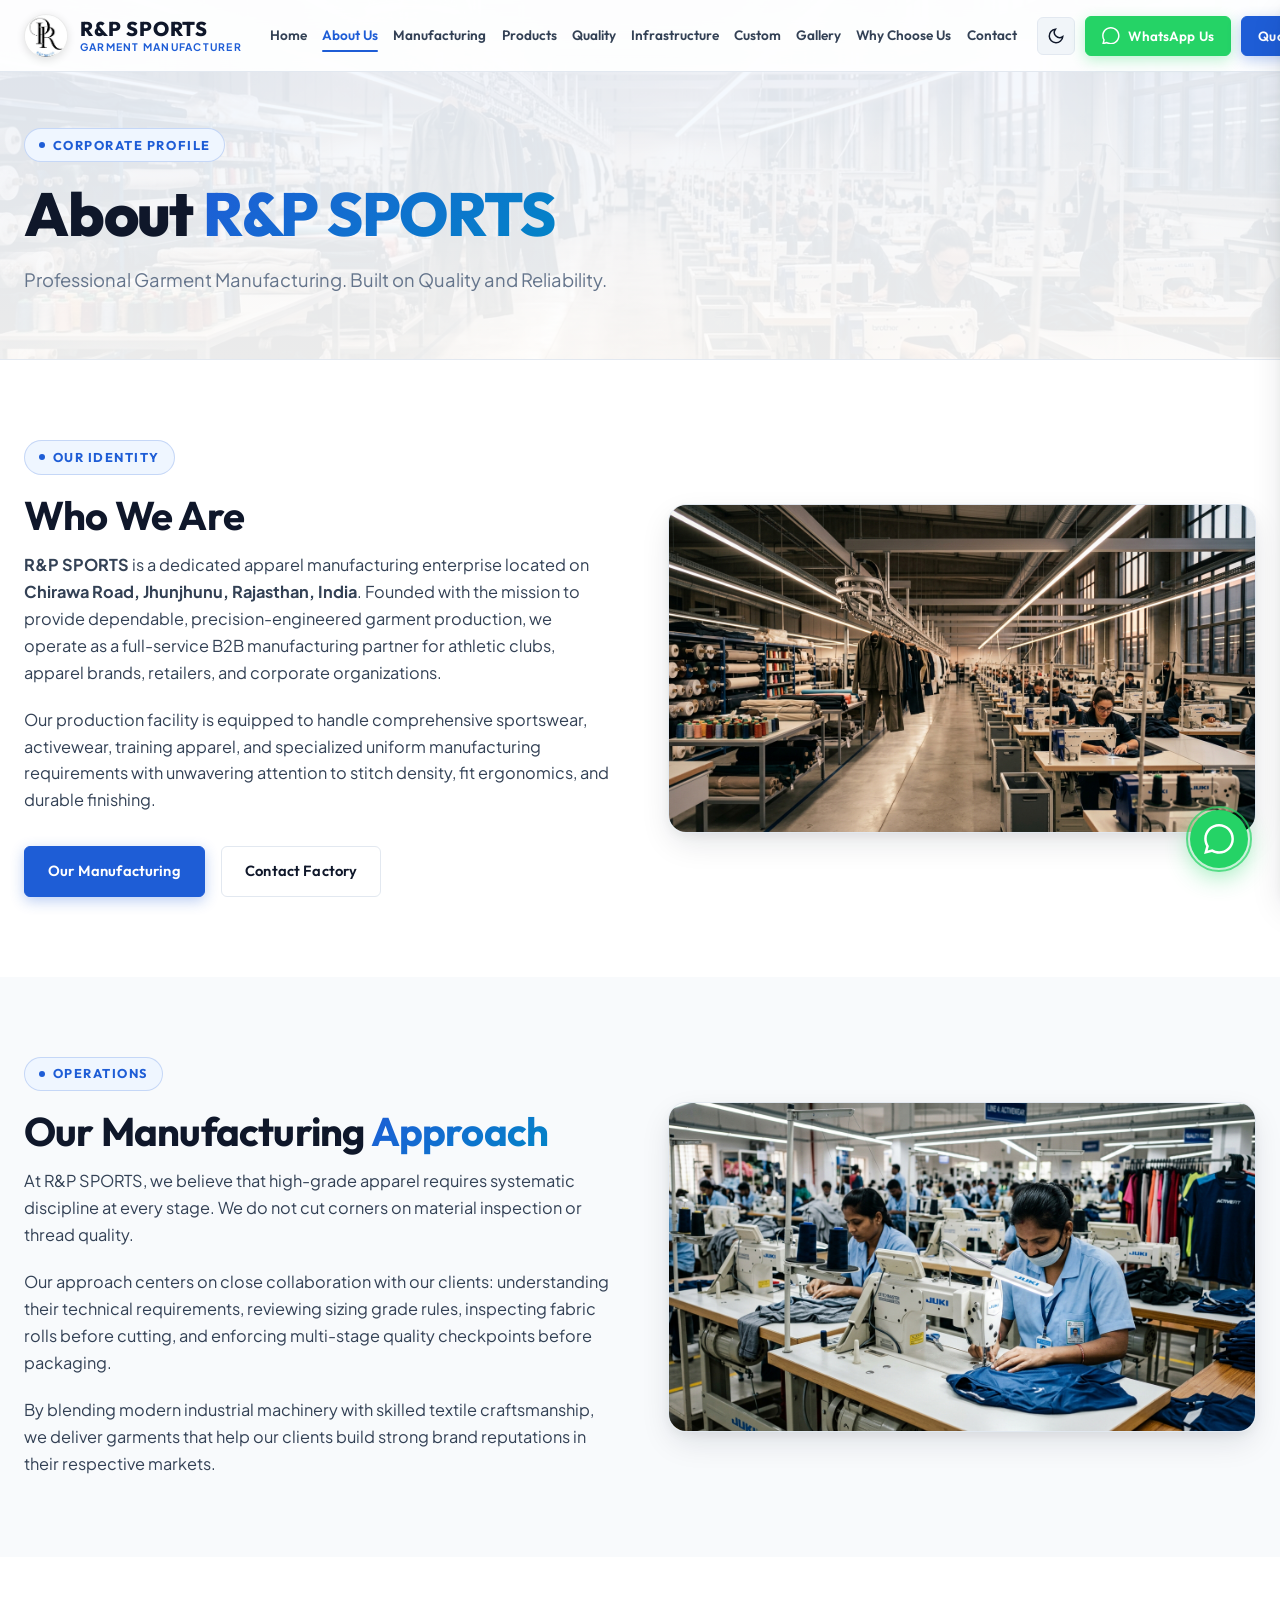
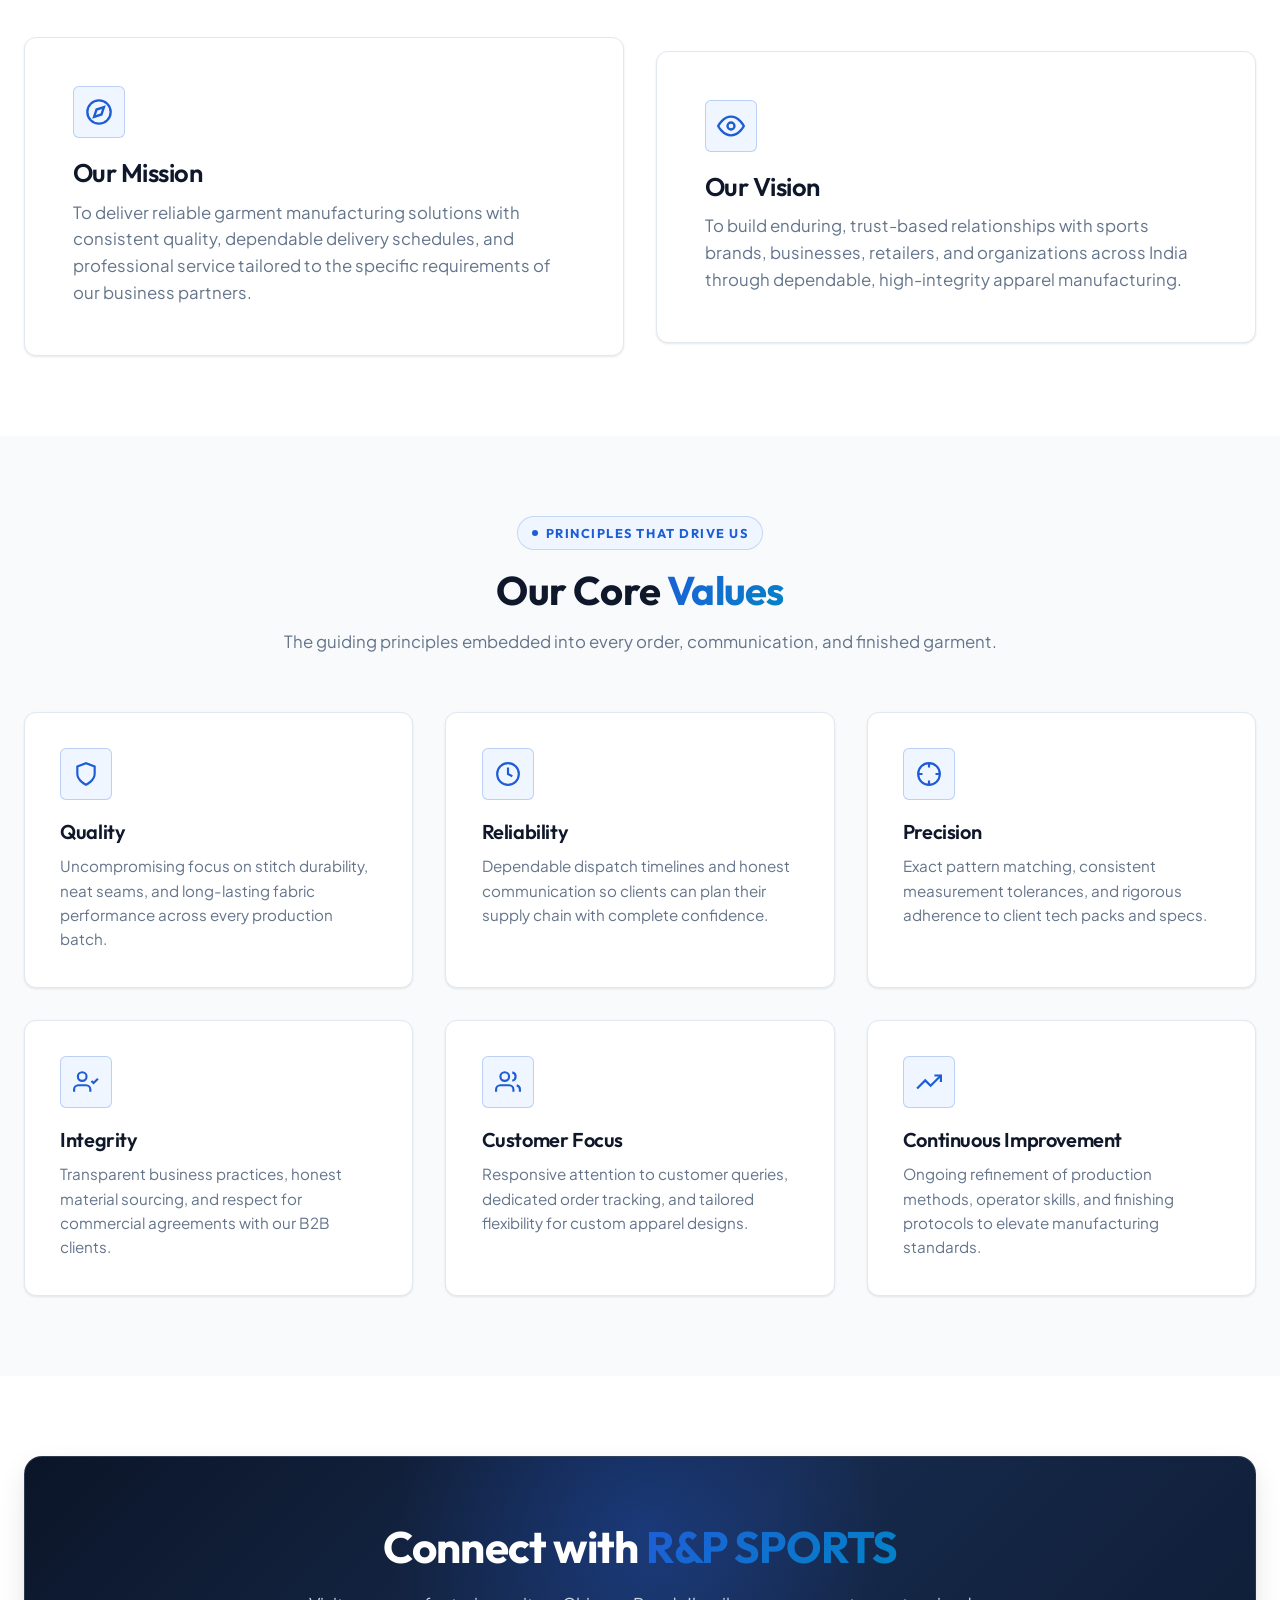
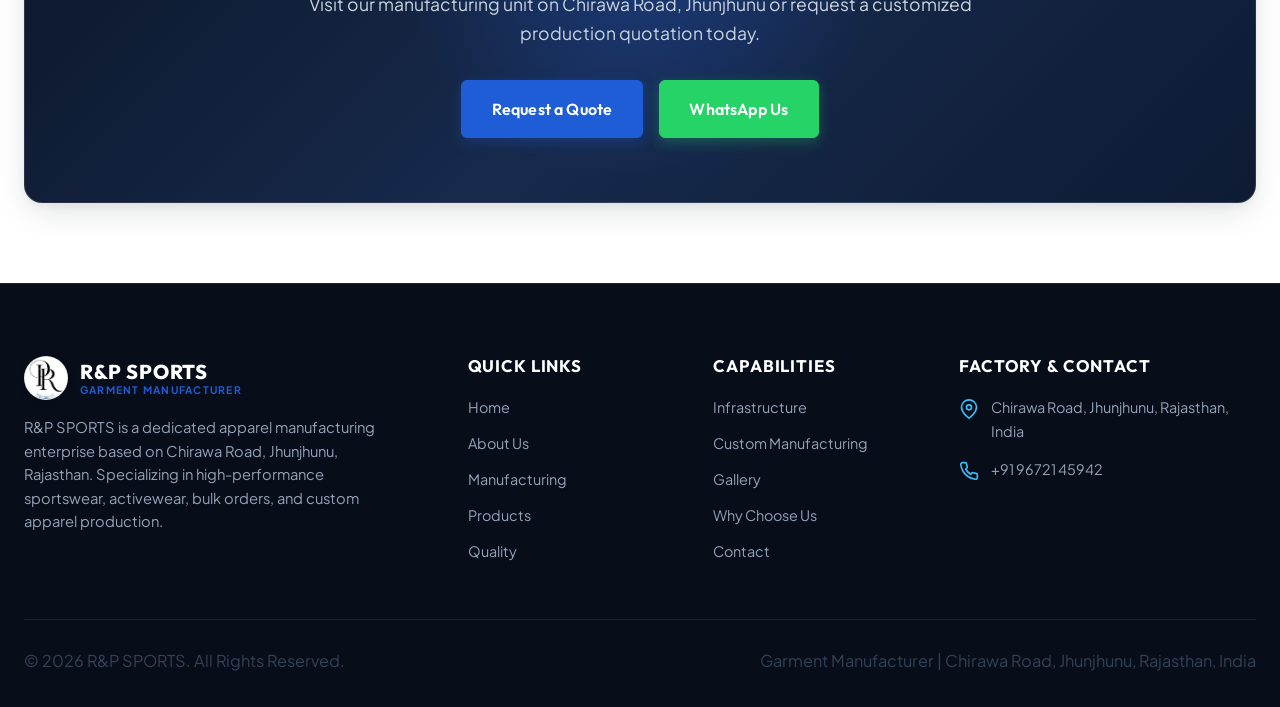
==== commit 97eaa9fb: "feat: default white mode theme, fix header spacing, and perfectly crop circular logo" ====
--- a/about.html
+++ b/about.html
@@ -11,6 +11,9 @@
 <body>
 
   <!-- HEADER -->
+  <!-- ==========================================================================
+       HEADER
+       ========================================================================== -->
   <header class="site-header" id="siteHeader">
     <div class="container header-inner">
       <a href="index.html" class="brand-logo" aria-label="R&P SPORTS Home">
@@ -28,20 +31,26 @@
         <a href="products.html" class="nav-link">Products</a>
         <a href="quality.html" class="nav-link">Quality</a>
         <a href="infrastructure.html" class="nav-link">Infrastructure</a>
-        <a href="custom-manufacturing.html" class="nav-link">Custom Manufacturing</a>
+        <a href="custom-manufacturing.html" class="nav-link">Custom</a>
         <a href="gallery.html" class="nav-link">Gallery</a>
         <a href="why-choose-us.html" class="nav-link">Why Choose Us</a>
         <a href="contact.html" class="nav-link">Contact</a>
       </nav>
 
       <div class="header-actions">
+        <button class="theme-toggle-btn" aria-label="Toggle Light / Dark Theme">
+          <svg viewBox="0 0 24 24" fill="none" stroke="currentColor" stroke-width="2"><path d="M21 12.79A9 9 0 1 1 11.21 3 7 7 0 0 0 21 12.79z"></path></svg>
+        </button>
         <a href="https://wa.me/919672145942?text=Hello%20R%26P%20SPORTS,%20I%20am%20interested%20in%20your%20garment%20manufacturing%20services." target="_blank" rel="noopener" class="btn btn-whatsapp btn-sm">
           <svg viewBox="0 0 24 24" fill="currentColor"><path d="M.057 24l1.687-6.163c-1.041-1.804-1.588-3.849-1.587-5.946.003-6.556 5.338-11.891 11.893-11.891 3.181.001 6.167 1.24 8.413 3.488 2.245 2.248 3.481 5.236 3.48 8.414-.003 6.557-5.338 11.892-11.893 11.892-1.99-.001-3.951-.5-5.688-1.448l-6.305 1.654zm6.597-3.807c1.676.995 3.276 1.591 5.392 1.592 5.448 0 9.886-4.434 9.889-9.885.002-5.462-4.415-9.89-9.881-9.892-5.452 0-9.887 4.434-9.889 9.884-.001 2.225.651 3.891 1.746 5.634l-.999 3.648 3.742-.981z"/></svg>
           <span>WhatsApp Us</span>
         </a>
-        <a href="contact.html" class="btn btn-primary btn-sm">Request a Quote</a>
+        <a href="contact.html" class="btn btn-primary btn-sm">
+          <span>Quote</span>
+          <svg viewBox="0 0 24 24" fill="none" stroke="currentColor" stroke-width="2"><path d="M5 12h14M12 5l7 7-7 7"/></svg>
+        </a>
         <button class="hamburger-btn" aria-label="Toggle navigation menu">
-          <svg width="24" height="24" viewBox="0 0 24 24" fill="none" stroke="currentColor" stroke-width="2"><line x1="3" y1="12" x2="21" y2="12"></line><line x1="3" y1="6" x2="21" y2="6"></line><line x1="3" y1="18" x2="21" y2="18"></line></svg>
+          <svg width="22" height="22" viewBox="0 0 24 24" fill="none" stroke="currentColor" stroke-width="2"><line x1="3" y1="12" x2="21" y2="12"></line><line x1="3" y1="6" x2="21" y2="6"></line><line x1="3" y1="18" x2="21" y2="18"></line></svg>
         </button>
       </div>
     </div>
--- a/assets/css/style.css
+++ b/assets/css/style.css
@@ -1,60 +1,99 @@
 /* ==========================================================================
    R&P SPORTS — CORPORATE GARMENT MANUFACTURER
-   Luxury Industrial + Modern Fashion Manufacturing Stylesheet
+   High-End Luxury Design System (Light Mode Default + Dark Mode Support)
    ========================================================================== */
 
-@import url('https://fonts.googleapis.com/css2?family=Outfit:wght@300;400;500;600;700;800;900&family=Plus+Jakarta+Sans:wght@300;400;500;600;700;800&display=swap');
+@import url('https://fonts.googleapis.com/css2?family=Outfit:wght@400;500;600;700;800;900&family=Plus+Jakarta+Sans:wght@400;500;600;700;800&display=swap');
 
 :root {
-  /* Color Palette */
-  --bg-dark: #090b0e;
-  --bg-dark-surface: #10141b;
-  --bg-dark-card: #151a23;
-  --bg-dark-border: rgba(255, 255, 255, 0.08);
-  --bg-dark-glass: rgba(16, 20, 27, 0.85);
-
-  --bg-light: #f8fafc;
-  --bg-light-surface: #ffffff;
-  --bg-light-card: #f1f5f9;
-  --bg-light-border: #e2e8f0;
+  /* ==========================================
+     LIGHT THEME (DEFAULT)
+     ========================================== */
+  --bg-body: #ffffff;
+  --bg-surface: #f8fafc;
+  --bg-card: #ffffff;
+  --bg-card-alt: #f1f5f9;
+  --bg-header: rgba(255, 255, 255, 0.92);
+  --bg-header-scrolled: rgba(255, 255, 255, 0.98);
+  --bg-drawer: #ffffff;
+  
+  --border-subtle: #e2e8f0;
+  --border-card: #e2e8f0;
+  --border-focus: #2563eb;
+
+  /* Typography Colors */
+  --text-heading: #0f172a;
+  --text-body: #334155;
+  --text-muted: #64748b;
+  --text-subtle: #94a3b8;
+  --text-inverse: #ffffff;
 
   /* Brand Accents */
   --brand-blue: #1e5dd6;
   --brand-blue-hover: #1546a8;
-  --brand-blue-glow: rgba(30, 93, 214, 0.35);
-  --brand-cyan: #38bdf8;
-  --brand-navy: #0b192e;
-
-  /* Text Colors */
-  --text-main: #f8fafc;
+  --brand-blue-light: #eff6ff;
+  --brand-blue-glow: rgba(30, 93, 214, 0.25);
+  --brand-cyan: #0284c7;
+  --brand-dark: #0b1120;
+
+  /* Shadows */
+  --shadow-sm: 0 1px 3px rgba(0, 0, 0, 0.06), 0 1px 2px rgba(0, 0, 0, 0.04);
+  --shadow-md: 0 4px 16px -2px rgba(15, 23, 42, 0.08), 0 2px 6px -2px rgba(15, 23, 42, 0.04);
+  --shadow-lg: 0 12px 32px -4px rgba(15, 23, 42, 0.12), 0 4px 12px -2px rgba(15, 23, 42, 0.06);
+  --shadow-hover: 0 20px 35px -5px rgba(30, 93, 214, 0.12), 0 8px 16px -4px rgba(0, 0, 0, 0.06);
+
+  /* Dimensions & Transitions */
+  --radius-sm: 6px;
+  --radius-md: 12px;
+  --radius-lg: 18px;
+  --radius-full: 9999px;
+  --max-width: 1360px;
+
+  --transition-fast: 0.18s ease;
+  --transition-normal: 0.3s cubic-bezier(0.4, 0, 0.2, 1);
+  --transition-slow: 0.5s cubic-bezier(0.16, 1, 0.3, 1);
+
+  --font-heading: 'Outfit', -apple-system, BlinkMacSystemFont, 'Segoe UI', Roboto, sans-serif;
+  --font-body: 'Plus Jakarta Sans', -apple-system, BlinkMacSystemFont, 'Segoe UI', Roboto, sans-serif;
+}
+
+/* ==========================================
+   DARK THEME OVERRIDES
+   ========================================== */
+[data-theme="dark"] {
+  --bg-body: #090b0e;
+  --bg-surface: #10141b;
+  --bg-card: #151a23;
+  --bg-card-alt: #1a202c;
+  --bg-header: rgba(9, 11, 14, 0.88);
+  --bg-header-scrolled: rgba(9, 11, 14, 0.98);
+  --bg-drawer: #10141b;
+
+  --border-subtle: rgba(255, 255, 255, 0.08);
+  --border-card: rgba(255, 255, 255, 0.08);
+  --border-focus: #38bdf8;
+
+  --text-heading: #ffffff;
+  --text-body: #cbd5e1;
   --text-muted: #94a3b8;
   --text-subtle: #64748b;
-  --text-dark: #0f172a;
-  --text-dark-muted: #475569;
-
-  /* Typography */
-  --font-heading: 'Outfit', -apple-system, BlinkMacSystemFont, 'Segoe UI', Roboto, sans-serif;
-  --font-body: 'Plus Jakarta Sans', -apple-system, BlinkMacSystemFont, 'Segoe UI', Roboto, sans-serif;
-
-  /* Transitions & Shadows */
-  --transition-fast: 0.2s cubic-bezier(0.4, 0, 0.2, 1);
-  --transition-normal: 0.35s cubic-bezier(0.4, 0, 0.2, 1);
-  --transition-slow: 0.6s cubic-bezier(0.16, 1, 0.3, 1);
-
-  --shadow-sm: 0 2px 8px rgba(0, 0, 0, 0.12);
-  --shadow-md: 0 10px 30px rgba(0, 0, 0, 0.25);
-  --shadow-lg: 0 20px 50px rgba(0, 0, 0, 0.4);
-  --shadow-glow: 0 0 25px var(--brand-blue-glow);
-
-  --radius-sm: 6px;
-  --radius-md: 12px;
-  --radius-lg: 20px;
-  --radius-full: 9999px;
-
-  --max-width: 1320px;
-}
-
-/* Reset & Global */
+  --text-inverse: #0f172a;
+
+  --brand-blue: #2563eb;
+  --brand-blue-hover: #1d4ed8;
+  --brand-blue-light: rgba(37, 99, 235, 0.15);
+  --brand-blue-glow: rgba(37, 99, 235, 0.35);
+  --brand-cyan: #38bdf8;
+
+  --shadow-sm: 0 2px 8px rgba(0, 0, 0, 0.3);
+  --shadow-md: 0 10px 30px rgba(0, 0, 0, 0.4);
+  --shadow-lg: 0 20px 50px rgba(0, 0, 0, 0.6);
+  --shadow-hover: 0 20px 40px rgba(0, 0, 0, 0.7);
+}
+
+/* ==========================================
+   BASE & RESET
+   ========================================== */
 *, *::before, *::after {
   margin: 0;
   padding: 0;
@@ -69,12 +108,13 @@
 
 body {
   font-family: var(--font-body);
-  background-color: var(--bg-dark);
-  color: var(--text-main);
+  background-color: var(--bg-body);
+  color: var(--text-body);
   line-height: 1.65;
   overflow-x: hidden;
   -webkit-font-smoothing: antialiased;
   -moz-osx-font-smoothing: grayscale;
+  transition: background-color var(--transition-normal), color var(--transition-normal);
 }
 
 img, picture, video, canvas, svg {
@@ -86,7 +126,7 @@
 a {
   color: inherit;
   text-decoration: none;
-  transition: color var(--transition-fast);
+  transition: color var(--transition-fast), opacity var(--transition-fast);
 }
 
 button, input, textarea, select {
@@ -105,35 +145,37 @@
   padding-inline: 1.5rem;
 }
 
-/* Typography Hierarchy */
+/* ==========================================
+   TYPOGRAPHY
+   ========================================== */
 h1, h2, h3, h4, h5, h6 {
   font-family: var(--font-heading);
   font-weight: 700;
   letter-spacing: -0.02em;
-  line-height: 1.15;
-  color: #ffffff;
-}
-
-h1 { font-size: clamp(2.4rem, 5vw, 4.2rem); font-weight: 800; }
-h2 { font-size: clamp(1.85rem, 3.5vw, 2.75rem); font-weight: 700; }
-h3 { font-size: clamp(1.35rem, 2.2vw, 1.75rem); font-weight: 600; }
-h4 { font-size: 1.25rem; font-weight: 600; }
-p { color: var(--text-muted); font-size: 1.05rem; }
+  line-height: 1.2;
+  color: var(--text-heading);
+}
+
+h1 { font-size: clamp(2.2rem, 4.8vw, 3.8rem); font-weight: 800; }
+h2 { font-size: clamp(1.75rem, 3.2vw, 2.5rem); font-weight: 700; }
+h3 { font-size: clamp(1.25rem, 2vw, 1.65rem); font-weight: 600; }
+h4 { font-size: 1.15rem; font-weight: 600; }
+p { color: var(--text-body); font-size: 1.02rem; }
 
 .section-tag {
   display: inline-flex;
   align-items: center;
   gap: 0.5rem;
   font-family: var(--font-heading);
-  font-size: 0.82rem;
+  font-size: 0.8rem;
   font-weight: 700;
   text-transform: uppercase;
-  letter-spacing: 0.14em;
-  color: var(--brand-cyan);
-  background: rgba(56, 189, 248, 0.1);
-  padding: 0.35rem 0.9rem;
+  letter-spacing: 0.12em;
+  color: var(--brand-blue);
+  background: var(--brand-blue-light);
+  padding: 0.35rem 0.85rem;
   border-radius: var(--radius-full);
-  border: 1px solid rgba(56, 189, 248, 0.25);
+  border: 1px solid rgba(30, 93, 214, 0.2);
   margin-bottom: 1rem;
 }
 
@@ -141,36 +183,29 @@
   content: '';
   width: 6px;
   height: 6px;
-  background-color: var(--brand-cyan);
+  background-color: var(--brand-blue);
   border-radius: 50%;
   display: inline-block;
 }
 
-.text-gradient {
-  background: linear-gradient(135deg, #ffffff 30%, #94a3b8 100%);
+.text-blue-gradient {
+  background: linear-gradient(135deg, #1e5dd6 0%, #0284c7 100%);
   -webkit-background-clip: text;
   -webkit-text-fill-color: transparent;
 }
 
-.text-blue-gradient {
-  background: linear-gradient(135deg, #60a5fa 0%, #1e5dd6 100%);
-  -webkit-background-clip: text;
-  -webkit-text-fill-color: transparent;
-}
-
-/* ==========================================================================
-   BUTTONS & CTAs
-   ========================================================================== */
-
+/* ==========================================
+   BUTTONS
+   ========================================== */
 .btn {
   display: inline-flex;
   align-items: center;
   justify-content: center;
-  gap: 0.6rem;
-  padding: 0.85rem 1.75rem;
+  gap: 0.55rem;
+  padding: 0.75rem 1.45rem;
   font-family: var(--font-heading);
   font-weight: 600;
-  font-size: 0.95rem;
+  font-size: 0.92rem;
   letter-spacing: 0.01em;
   border-radius: var(--radius-sm);
   cursor: pointer;
@@ -181,8 +216,8 @@
 }
 
 .btn svg {
-  width: 1.15rem;
-  height: 1.15rem;
+  width: 1.1rem;
+  height: 1.1rem;
   transition: transform var(--transition-fast);
 }
 
@@ -194,26 +229,26 @@
   background: var(--brand-blue);
   color: #ffffff;
   border-color: var(--brand-blue);
-  box-shadow: 0 4px 18px rgba(30, 93, 214, 0.35);
+  box-shadow: 0 4px 14px rgba(30, 93, 214, 0.3);
 }
 
 .btn-primary:hover {
   background: var(--brand-blue-hover);
   border-color: var(--brand-blue-hover);
   transform: translateY(-2px);
-  box-shadow: 0 6px 24px rgba(30, 93, 214, 0.55);
+  box-shadow: 0 6px 20px rgba(30, 93, 214, 0.45);
 }
 
 .btn-secondary {
-  background: rgba(255, 255, 255, 0.06);
+  background: rgba(255, 255, 255, 0.15);
   color: #ffffff;
-  border-color: rgba(255, 255, 255, 0.15);
+  border-color: rgba(255, 255, 255, 0.3);
   backdrop-filter: blur(8px);
 }
 
 .btn-secondary:hover {
-  background: rgba(255, 255, 255, 0.12);
-  border-color: rgba(255, 255, 255, 0.3);
+  background: rgba(255, 255, 255, 0.25);
+  border-color: #ffffff;
   transform: translateY(-2px);
 }
 
@@ -221,91 +256,92 @@
   background: #25d366;
   color: #ffffff;
   border-color: #25d366;
-  box-shadow: 0 4px 18px rgba(37, 211, 102, 0.3);
+  box-shadow: 0 4px 14px rgba(37, 211, 102, 0.3);
 }
 
 .btn-whatsapp:hover {
   background: #1eb956;
   border-color: #1eb956;
   transform: translateY(-2px);
-  box-shadow: 0 6px 24px rgba(37, 211, 102, 0.45);
+  box-shadow: 0 6px 20px rgba(37, 211, 102, 0.45);
 }
 
 .btn-outline {
   background: transparent;
-  color: #ffffff;
-  border-color: rgba(255, 255, 255, 0.25);
+  color: var(--text-heading);
+  border-color: var(--border-subtle);
 }
 
 .btn-outline:hover {
-  border-color: var(--brand-cyan);
-  color: var(--brand-cyan);
-  background: rgba(56, 189, 248, 0.05);
+  border-color: var(--brand-blue);
+  color: var(--brand-blue);
+  background: var(--brand-blue-light);
   transform: translateY(-2px);
 }
 
 .btn-sm {
-  padding: 0.55rem 1.15rem;
-  font-size: 0.85rem;
+  padding: 0.5rem 1rem;
+  font-size: 0.84rem;
 }
 
 .btn-lg {
-  padding: 1.1rem 2.2rem;
-  font-size: 1.05rem;
-}
-
-/* ==========================================================================
-   HEADER & NAVIGATION
-   ========================================================================== */
-
+  padding: 0.95rem 1.85rem;
+  font-size: 1rem;
+}
+
+/* ==========================================
+   HEADER & NAVIGATION (PROPER TEXT & SPACING)
+   ========================================== */
 .site-header {
   position: fixed;
   top: 0;
   left: 0;
   width: 100%;
   z-index: 1000;
-  background: rgba(9, 11, 14, 0.75);
+  background: var(--bg-header);
   backdrop-filter: blur(14px);
   -webkit-backdrop-filter: blur(14px);
-  border-bottom: 1px solid rgba(255, 255, 255, 0.06);
-  transition: all var(--transition-normal);
-  padding: 1.1rem 0;
+  border-bottom: 1px solid var(--border-subtle);
+  transition: padding var(--transition-normal), background var(--transition-normal), box-shadow var(--transition-normal);
+  padding: 0.85rem 0;
 }
 
 .site-header.scrolled {
-  padding: 0.7rem 0;
-  background: rgba(9, 11, 14, 0.95);
-  border-bottom: 1px solid rgba(255, 255, 255, 0.1);
-  box-shadow: 0 10px 30px rgba(0, 0, 0, 0.5);
+  padding: 0.55rem 0;
+  background: var(--bg-header-scrolled);
+  box-shadow: var(--shadow-md);
 }
 
 .header-inner {
   display: flex;
   align-items: center;
   justify-content: space-between;
-  gap: 1.5rem;
-}
-
+  gap: 1.25rem;
+}
+
+/* Brand Logo Container */
 .brand-logo {
   display: flex;
   align-items: center;
-  gap: 0.85rem;
+  gap: 0.75rem;
   text-decoration: none;
+  flex-shrink: 0;
+  margin-right: 0.5rem;
 }
 
 .brand-logo-img {
-  width: 46px;
-  height: 46px;
+  width: 44px;
+  height: 44px;
   object-fit: contain;
   border-radius: 50%;
   background: #ffffff;
-  padding: 2px;
-  box-shadow: 0 0 15px rgba(255, 255, 255, 0.15);
+  box-shadow: 0 2px 8px rgba(0, 0, 0, 0.12);
+  border: 1px solid rgba(0, 0, 0, 0.08);
   transition: transform var(--transition-fast);
 }
 
 .brand-logo:hover .brand-logo-img {
-  transform: scale(1.05);
+  transform: scale(1.06);
 }
 
 .brand-logo-text {
@@ -315,38 +351,42 @@
 
 .brand-title {
   font-family: var(--font-heading);
-  font-size: 1.35rem;
+  font-size: 1.25rem;
   font-weight: 800;
-  color: #ffffff;
-  letter-spacing: 0.05em;
-  line-height: 1;
+  color: var(--text-heading);
+  letter-spacing: 0.04em;
+  line-height: 1.1;
+  white-space: nowrap;
 }
 
 .brand-subtitle {
-  font-size: 0.7rem;
-  font-weight: 600;
+  font-size: 0.65rem;
+  font-weight: 700;
   text-transform: uppercase;
   letter-spacing: 0.12em;
-  color: var(--brand-cyan);
-  margin-top: 3px;
-}
-
-/* Desktop Nav */
+  color: var(--brand-blue);
+  line-height: 1;
+  margin-top: 2px;
+  white-space: nowrap;
+}
+
+/* Desktop Navigation */
 .main-nav {
   display: flex;
   align-items: center;
-  gap: 1.5rem;
+  gap: 0.95rem;
+  flex-shrink: 1;
 }
 
 .nav-link {
   font-family: var(--font-heading);
-  font-size: 0.88rem;
-  font-weight: 500;
-  color: #cbd5e1;
+  font-size: 0.85rem;
+  font-weight: 600;
+  color: var(--text-body);
   position: relative;
-  padding: 0.4rem 0;
+  padding: 0.35rem 0;
+  white-space: nowrap;
   transition: color var(--transition-fast);
-  white-space: nowrap;
 }
 
 .nav-link::after {
@@ -363,7 +403,7 @@
 
 .nav-link:hover,
 .nav-link.active {
-  color: #ffffff;
+  color: var(--brand-blue);
 }
 
 .nav-link:hover::after,
@@ -371,19 +411,46 @@
   width: 100%;
 }
 
+/* Header Actions & Theme Toggle */
 .header-actions {
   display: flex;
   align-items: center;
-  gap: 0.75rem;
+  gap: 0.65rem;
+  flex-shrink: 0;
+}
+
+.theme-toggle-btn {
+  background: var(--bg-card-alt);
+  border: 1px solid var(--border-subtle);
+  color: var(--text-heading);
+  width: 38px;
+  height: 38px;
+  border-radius: var(--radius-sm);
+  cursor: pointer;
+  display: flex;
+  align-items: center;
+  justify-content: center;
+  transition: all var(--transition-fast);
+}
+
+.theme-toggle-btn:hover {
+  background: var(--brand-blue-light);
+  border-color: var(--brand-blue);
+  color: var(--brand-blue);
+}
+
+.theme-toggle-btn svg {
+  width: 18px;
+  height: 18px;
 }
 
 .hamburger-btn {
   display: none;
-  background: transparent;
-  border: 1px solid rgba(255, 255, 255, 0.15);
-  color: #ffffff;
-  width: 44px;
-  height: 44px;
+  background: var(--bg-card-alt);
+  border: 1px solid var(--border-subtle);
+  color: var(--text-heading);
+  width: 40px;
+  height: 40px;
   border-radius: var(--radius-sm);
   cursor: pointer;
   align-items: center;
@@ -392,17 +459,19 @@
 }
 
 .hamburger-btn:hover {
-  background: rgba(255, 255, 255, 0.08);
-  border-color: rgba(255, 255, 255, 0.3);
-}
-
-/* Mobile Drawer */
+  background: var(--brand-blue-light);
+  border-color: var(--brand-blue);
+}
+
+/* ==========================================
+   MOBILE NAVIGATION DRAWER
+   ========================================== */
 .mobile-nav-overlay {
   position: fixed;
   inset: 0;
-  background: rgba(0, 0, 0, 0.75);
-  backdrop-filter: blur(8px);
-  z-index: 1001;
+  background: rgba(15, 23, 42, 0.6);
+  backdrop-filter: blur(6px);
+  z-index: 1100;
   opacity: 0;
   visibility: hidden;
   transition: all var(--transition-normal);
@@ -418,16 +487,17 @@
   top: 0;
   right: 0;
   bottom: 0;
-  width: min(85vw, 360px);
-  background: var(--bg-dark-surface);
-  border-left: 1px solid var(--bg-dark-border);
-  z-index: 1002;
+  width: min(85vw, 340px);
+  background: var(--bg-drawer);
+  border-left: 1px solid var(--border-subtle);
+  z-index: 1101;
   transform: translateX(100%);
   transition: transform var(--transition-normal);
   display: flex;
   flex-direction: column;
   padding: 1.5rem;
   overflow-y: auto;
+  box-shadow: var(--shadow-lg);
 }
 
 .mobile-nav-drawer.open {
@@ -438,64 +508,64 @@
   display: flex;
   align-items: center;
   justify-content: space-between;
-  margin-bottom: 2rem;
+  margin-bottom: 1.5rem;
   padding-bottom: 1rem;
-  border-bottom: 1px solid var(--bg-dark-border);
+  border-bottom: 1px solid var(--border-subtle);
 }
 
 .mobile-close-btn {
-  background: transparent;
-  border: none;
-  color: #ffffff;
-  width: 38px;
-  height: 38px;
+  background: var(--bg-card-alt);
+  border: 1px solid var(--border-subtle);
+  color: var(--text-heading);
+  width: 36px;
+  height: 36px;
   cursor: pointer;
   display: flex;
   align-items: center;
   justify-content: center;
   border-radius: 50%;
-  background: rgba(255, 255, 255, 0.05);
 }
 
 .mobile-links {
   display: flex;
   flex-direction: column;
-  gap: 1.1rem;
+  gap: 0.6rem;
 }
 
 .mobile-link {
   font-family: var(--font-heading);
-  font-size: 1.1rem;
+  font-size: 1.05rem;
   font-weight: 600;
-  color: #e2e8f0;
-  padding: 0.5rem 0;
+  color: var(--text-heading);
+  padding: 0.45rem 0.5rem;
+  border-radius: var(--radius-sm);
   display: block;
 }
 
 .mobile-link.active,
 .mobile-link:hover {
-  color: var(--brand-cyan);
+  color: var(--brand-blue);
+  background: var(--brand-blue-light);
 }
 
 .mobile-cta-group {
   margin-top: auto;
-  padding-top: 2rem;
+  padding-top: 1.5rem;
   display: flex;
   flex-direction: column;
-  gap: 0.85rem;
-}
-
-/* ==========================================================================
-   HERO SECTION & SLIDESHOW (3s Interval)
-   ========================================================================== */
-
+  gap: 0.75rem;
+}
+
+/* ==========================================
+   HERO SECTION & 3-SECOND SLIDESHOW
+   ========================================== */
 .hero-slider-section {
   position: relative;
-  min-height: 100vh;
+  min-height: 90vh;
   display: flex;
   align-items: center;
   overflow: hidden;
-  padding-top: 80px;
+  padding-top: 70px;
 }
 
 .slides-container {
@@ -512,7 +582,7 @@
   height: 100%;
   opacity: 0;
   visibility: hidden;
-  transition: opacity 1s cubic-bezier(0.4, 0, 0.2, 1), visibility 1s ease;
+  transition: opacity 0.9s cubic-bezier(0.4, 0, 0.2, 1), visibility 0.9s ease;
 }
 
 .hero-slide.active {
@@ -527,8 +597,8 @@
   width: 100%;
   height: 100%;
   object-fit: cover;
-  transform: scale(1.08);
-  transition: transform 6s cubic-bezier(0.25, 1, 0.5, 1);
+  transform: scale(1.06);
+  transition: transform 5s cubic-bezier(0.25, 1, 0.5, 1);
 }
 
 .hero-slide.active .slide-image {
@@ -540,9 +610,9 @@
   inset: 0;
   background: linear-gradient(
     90deg,
-    rgba(9, 11, 14, 0.94) 0%,
-    rgba(9, 11, 14, 0.8) 50%,
-    rgba(9, 11, 14, 0.55) 100%
+    rgba(15, 23, 42, 0.92) 0%,
+    rgba(15, 23, 42, 0.8) 50%,
+    rgba(15, 23, 42, 0.5) 100%
   );
   z-index: 1;
 }
@@ -550,22 +620,33 @@
 .hero-content {
   position: relative;
   z-index: 2;
-  max-width: 800px;
+  max-width: 780px;
   padding: 4rem 0;
 }
 
+.hero-content .section-tag {
+  background: rgba(255, 255, 255, 0.15);
+  color: #38bdf8;
+  border-color: rgba(56, 189, 248, 0.35);
+}
+
+.hero-content .section-tag::before {
+  background-color: #38bdf8;
+}
+
 .hero-title {
-  font-size: clamp(2.4rem, 5.5vw, 4.2rem);
+  font-size: clamp(2.3rem, 5vw, 4rem);
   font-weight: 800;
-  line-height: 1.1;
-  margin-bottom: 1.5rem;
+  line-height: 1.12;
+  margin-bottom: 1.25rem;
+  color: #ffffff;
 }
 
 .hero-desc {
-  font-size: clamp(1.05rem, 2vw, 1.25rem);
-  color: #cbd5e1;
-  margin-bottom: 2.2rem;
-  max-width: 640px;
+  font-size: clamp(1rem, 1.8vw, 1.2rem);
+  color: #e2e8f0;
+  margin-bottom: 2rem;
+  max-width: 620px;
   line-height: 1.6;
 }
 
@@ -579,29 +660,29 @@
 /* Slider Controls */
 .slider-controls {
   position: absolute;
-  bottom: 2.5rem;
-  right: 2.5rem;
+  bottom: 2rem;
+  right: 2rem;
   z-index: 3;
   display: flex;
   align-items: center;
-  gap: 1.25rem;
-  background: rgba(16, 20, 27, 0.75);
-  backdrop-filter: blur(12px);
-  padding: 0.75rem 1.25rem;
+  gap: 1rem;
+  background: rgba(15, 23, 42, 0.75);
+  backdrop-filter: blur(10px);
+  padding: 0.6rem 1rem;
   border-radius: var(--radius-full);
-  border: 1px solid rgba(255, 255, 255, 0.12);
+  border: 1px solid rgba(255, 255, 255, 0.15);
 }
 
 .slide-dots {
   display: flex;
   align-items: center;
-  gap: 0.6rem;
+  gap: 0.5rem;
 }
 
 .slide-dot {
-  width: 32px;
+  width: 28px;
   height: 4px;
-  background: rgba(255, 255, 255, 0.25);
+  background: rgba(255, 255, 255, 0.3);
   border: none;
   border-radius: var(--radius-full);
   cursor: pointer;
@@ -612,7 +693,7 @@
 
 .slide-dot.active {
   background: var(--brand-blue);
-  width: 48px;
+  width: 42px;
 }
 
 .slide-dot.active::before {
@@ -622,7 +703,7 @@
   left: 0;
   height: 100%;
   width: 100%;
-  background: var(--brand-cyan);
+  background: #38bdf8;
   animation: dotProgress 3s linear infinite;
 }
 
@@ -639,9 +720,9 @@
   display: flex;
   align-items: center;
   justify-content: center;
-  width: 28px;
-  height: 28px;
-  opacity: 0.75;
+  width: 26px;
+  height: 26px;
+  opacity: 0.8;
   transition: opacity var(--transition-fast);
 }
 
@@ -649,72 +730,58 @@
   opacity: 1;
 }
 
-/* Page Hero (Inner Pages) */
+/* Inner Page Hero */
 .page-hero {
   position: relative;
-  padding: 8.5rem 0 4.5rem;
+  padding: 8rem 0 4rem;
+  background: linear-gradient(180deg, var(--brand-blue-light) 0%, var(--bg-body) 100%);
+  border-bottom: 1px solid var(--border-subtle);
+  overflow: hidden;
+}
+
+[data-theme="dark"] .page-hero {
   background: linear-gradient(180deg, #101520 0%, #090b0e 100%);
-  border-bottom: 1px solid var(--bg-dark-border);
-  overflow: hidden;
 }
 
 .page-hero-bg {
   position: absolute;
   inset: 0;
-  opacity: 0.15;
+  opacity: 0.08;
   background-size: cover;
   background-position: center;
-  mix-blend-mode: luminosity;
 }
 
 .page-hero-content {
   position: relative;
   z-index: 2;
-  max-width: 820px;
+  max-width: 800px;
 }
 
 .page-hero-title {
-  margin-bottom: 1rem;
+  margin-bottom: 0.85rem;
 }
 
 .page-hero-subtitle {
-  font-size: 1.25rem;
-  color: #94a3b8;
-  max-width: 680px;
-}
-
-/* ==========================================================================
-   SECTIONS & GRIDS
-   ========================================================================== */
-
+  font-size: 1.15rem;
+  color: var(--text-muted);
+  max-width: 660px;
+}
+
+/* ==========================================
+   SECTIONS & LAYOUTS
+   ========================================== */
 .section {
-  padding: 5.5rem 0;
+  padding: 5rem 0;
   position: relative;
 }
 
 .section-alt {
-  background-color: var(--bg-dark-surface);
-}
-
-.section-light {
-  background-color: var(--bg-light);
-  color: var(--text-dark);
-}
-
-.section-light h1,
-.section-light h2,
-.section-light h3,
-.section-light h4 {
-  color: var(--text-dark);
-}
-
-.section-light p {
-  color: var(--text-dark-muted);
+  background-color: var(--bg-surface);
 }
 
 .section-header {
   text-align: center;
-  max-width: 760px;
+  max-width: 720px;
   margin: 0 auto 3.5rem;
 }
 
@@ -724,14 +791,15 @@
 }
 
 .section-title {
-  margin-bottom: 1rem;
+  margin-bottom: 0.85rem;
 }
 
 .section-desc {
-  font-size: 1.1rem;
-}
-
-/* Feature & Capability Cards */
+  font-size: 1.05rem;
+  color: var(--text-muted);
+}
+
+/* Grids */
 .grid-2 {
   display: grid;
   grid-template-columns: repeat(2, 1fr);
@@ -748,14 +816,16 @@
 .grid-4 {
   display: grid;
   grid-template-columns: repeat(4, 1fr);
-  gap: 1.75rem;
-}
-
+  gap: 1.5rem;
+}
+
+/* Feature & Capability Cards */
 .feature-card {
-  background: var(--bg-dark-card);
-  border: 1px solid var(--bg-dark-border);
-  padding: 2.25rem;
+  background: var(--bg-card);
+  border: 1px solid var(--border-card);
+  padding: 2.2rem;
   border-radius: var(--radius-md);
+  box-shadow: var(--shadow-sm);
   transition: all var(--transition-normal);
   position: relative;
   overflow: hidden;
@@ -770,15 +840,15 @@
   left: 0;
   width: 100%;
   height: 3px;
-  background: linear-gradient(90deg, var(--brand-blue), var(--brand-cyan));
+  background: linear-gradient(90deg, var(--brand-blue), #38bdf8);
   opacity: 0;
   transition: opacity var(--transition-normal);
 }
 
 .feature-card:hover {
-  transform: translateY(-6px);
-  border-color: rgba(56, 189, 248, 0.3);
-  box-shadow: var(--shadow-md);
+  transform: translateY(-5px);
+  border-color: rgba(30, 93, 214, 0.35);
+  box-shadow: var(--shadow-hover);
 }
 
 .feature-card:hover::before {
@@ -786,16 +856,19 @@
 }
 
 .feature-icon-box {
-  width: 58px;
-  height: 58px;
-  background: rgba(30, 93, 214, 0.12);
-  border: 1px solid rgba(30, 93, 214, 0.3);
+  width: 52px;
+  height: 52px;
+  background: var(--brand-blue-light);
+  border: 1px solid rgba(30, 93, 214, 0.25);
   border-radius: var(--radius-sm);
   display: flex;
   align-items: center;
   justify-content: center;
-  color: var(--brand-cyan);
-  margin-bottom: 1.5rem;
+  color: var(--brand-blue);
+  font-family: var(--font-heading);
+  font-weight: 800;
+  font-size: 1.15rem;
+  margin-bottom: 1.25rem;
   transition: all var(--transition-fast);
 }
 
@@ -806,47 +879,47 @@
 }
 
 .feature-title {
-  font-size: 1.35rem;
-  margin-bottom: 0.75rem;
+  font-size: 1.25rem;
+  margin-bottom: 0.65rem;
 }
 
 .feature-desc {
-  font-size: 0.98rem;
+  font-size: 0.95rem;
   color: var(--text-muted);
   line-height: 1.6;
 }
 
-/* ==========================================================================
-   PRODUCT SHOWCASE & EDITORIAL CARDS
-   ========================================================================== */
-
+/* ==========================================
+   PRODUCT CATALOG CARDS
+   ========================================== */
 .product-grid {
   display: grid;
   grid-template-columns: repeat(auto-fill, minmax(280px, 1fr));
-  gap: 2rem;
+  gap: 1.75rem;
 }
 
 .product-card {
-  background: var(--bg-dark-card);
-  border: 1px solid var(--bg-dark-border);
+  background: var(--bg-card);
+  border: 1px solid var(--border-card);
   border-radius: var(--radius-md);
   overflow: hidden;
+  box-shadow: var(--shadow-sm);
   transition: all var(--transition-normal);
   display: flex;
   flex-direction: column;
 }
 
 .product-card:hover {
-  transform: translateY(-8px);
-  border-color: rgba(56, 189, 248, 0.35);
-  box-shadow: 0 15px 35px rgba(0, 0, 0, 0.5);
+  transform: translateY(-6px);
+  border-color: rgba(30, 93, 214, 0.35);
+  box-shadow: var(--shadow-hover);
 }
 
 .product-media {
   position: relative;
   aspect-ratio: 1 / 1;
   overflow: hidden;
-  background: #0d1016;
+  background: var(--bg-card-alt);
 }
 
 .product-img {
@@ -857,30 +930,30 @@
 }
 
 .product-card:hover .product-img {
-  transform: scale(1.08);
+  transform: scale(1.06);
 }
 
 .product-badge {
   position: absolute;
-  top: 1rem;
-  left: 1rem;
-  background: rgba(9, 11, 14, 0.75);
-  backdrop-filter: blur(8px);
-  border: 1px solid rgba(255, 255, 255, 0.15);
+  top: 0.85rem;
+  left: 0.85rem;
+  background: rgba(15, 23, 42, 0.75);
+  backdrop-filter: blur(6px);
+  border: 1px solid rgba(255, 255, 255, 0.2);
   color: #ffffff;
-  font-size: 0.75rem;
+  font-size: 0.72rem;
   font-weight: 700;
   text-transform: uppercase;
   letter-spacing: 0.08em;
-  padding: 0.3rem 0.75rem;
+  padding: 0.25rem 0.65rem;
   border-radius: var(--radius-full);
 }
 
 .product-overlay {
   position: absolute;
   inset: 0;
-  background: rgba(9, 11, 14, 0.65);
-  backdrop-filter: blur(4px);
+  background: rgba(15, 23, 42, 0.55);
+  backdrop-filter: blur(3px);
   display: flex;
   align-items: center;
   justify-content: center;
@@ -893,30 +966,31 @@
 }
 
 .product-body {
-  padding: 1.5rem;
+  padding: 1.4rem;
   display: flex;
   flex-direction: column;
   flex-grow: 1;
 }
 
 .product-name {
-  font-size: 1.2rem;
-  margin-bottom: 0.5rem;
+  font-size: 1.15rem;
+  margin-bottom: 0.4rem;
 }
 
 .product-caption {
-  font-size: 0.9rem;
+  font-size: 0.88rem;
   color: var(--text-muted);
   margin-bottom: 1.25rem;
   flex-grow: 1;
+  line-height: 1.55;
 }
 
 .product-footer {
   display: flex;
   align-items: center;
   justify-content: space-between;
-  padding-top: 1rem;
-  border-top: 1px solid var(--bg-dark-border);
+  padding-top: 0.9rem;
+  border-top: 1px solid var(--border-subtle);
 }
 
 /* Category Filter Tabs */
@@ -924,20 +998,21 @@
   display: flex;
   flex-wrap: wrap;
   justify-content: center;
-  gap: 0.75rem;
-  margin-bottom: 3rem;
+  gap: 0.65rem;
+  margin-bottom: 2.5rem;
 }
 
 .filter-btn {
-  background: rgba(255, 255, 255, 0.05);
-  border: 1px solid rgba(255, 255, 255, 0.1);
-  color: #cbd5e1;
-  padding: 0.6rem 1.4rem;
+  background: var(--bg-card);
+  border: 1px solid var(--border-card);
+  color: var(--text-body);
+  padding: 0.55rem 1.25rem;
   border-radius: var(--radius-full);
   font-family: var(--font-heading);
-  font-size: 0.9rem;
+  font-size: 0.88rem;
   font-weight: 600;
   cursor: pointer;
+  box-shadow: var(--shadow-sm);
   transition: all var(--transition-fast);
 }
 
@@ -946,31 +1021,31 @@
   background: var(--brand-blue);
   color: #ffffff;
   border-color: var(--brand-blue);
-  box-shadow: 0 4px 15px var(--brand-blue-glow);
-}
-
-/* ==========================================================================
+  box-shadow: 0 4px 12px var(--brand-blue-glow);
+}
+
+/* ==========================================
    MANUFACTURING PROCESS & TIMELINE
-   ========================================================================== */
-
+   ========================================== */
 .process-grid {
   display: grid;
   grid-template-columns: repeat(auto-fit, minmax(320px, 1fr));
-  gap: 2rem;
+  gap: 1.75rem;
 }
 
 .process-step-card {
-  background: var(--bg-dark-card);
-  border: 1px solid var(--bg-dark-border);
+  background: var(--bg-card);
+  border: 1px solid var(--border-card);
   border-radius: var(--radius-md);
   overflow: hidden;
+  box-shadow: var(--shadow-sm);
   transition: all var(--transition-normal);
 }
 
 .process-step-card:hover {
-  transform: translateY(-6px);
-  border-color: rgba(56, 189, 248, 0.3);
-  box-shadow: var(--shadow-md);
+  transform: translateY(-5px);
+  border-color: rgba(30, 93, 214, 0.35);
+  box-shadow: var(--shadow-hover);
 }
 
 .process-step-media {
@@ -987,42 +1062,42 @@
 }
 
 .process-step-card:hover .process-step-img {
-  transform: scale(1.06);
+  transform: scale(1.05);
 }
 
 .process-number-badge {
   position: absolute;
-  top: 1rem;
-  left: 1rem;
+  top: 0.85rem;
+  left: 0.85rem;
   background: var(--brand-blue);
   color: #ffffff;
   font-family: var(--font-heading);
   font-weight: 800;
-  font-size: 0.9rem;
-  padding: 0.35rem 0.85rem;
+  font-size: 0.85rem;
+  padding: 0.3rem 0.75rem;
   border-radius: var(--radius-sm);
-  box-shadow: 0 4px 12px rgba(0, 0, 0, 0.4);
+  box-shadow: 0 2px 8px rgba(0, 0, 0, 0.3);
 }
 
 .process-step-body {
-  padding: 1.75rem;
+  padding: 1.5rem;
 }
 
 .process-step-title {
-  font-size: 1.35rem;
-  margin-bottom: 0.75rem;
+  font-size: 1.25rem;
+  margin-bottom: 0.65rem;
 }
 
 .process-step-desc {
-  font-size: 0.95rem;
+  font-size: 0.92rem;
   color: var(--text-muted);
 }
 
-/* Split Showcase Layout */
+/* Split Layouts */
 .split-layout {
   display: grid;
   grid-template-columns: 1fr 1fr;
-  gap: 4rem;
+  gap: 3.5rem;
   align-items: center;
 }
 
@@ -1039,7 +1114,7 @@
   border-radius: var(--radius-lg);
   overflow: hidden;
   box-shadow: var(--shadow-lg);
-  border: 1px solid var(--bg-dark-border);
+  border: 1px solid var(--border-card);
 }
 
 .split-image {
@@ -1050,28 +1125,28 @@
 }
 
 .split-image-wrap:hover .split-image {
-  transform: scale(1.04);
+  transform: scale(1.03);
 }
 
 .feature-list {
   display: flex;
   flex-direction: column;
-  gap: 1.25rem;
-  margin-top: 2rem;
+  gap: 1.1rem;
+  margin-top: 1.75rem;
 }
 
 .feature-list-item {
   display: flex;
   align-items: flex-start;
-  gap: 1rem;
+  gap: 0.85rem;
 }
 
 .feature-list-icon {
-  width: 28px;
-  height: 28px;
+  width: 26px;
+  height: 26px;
   border-radius: 50%;
-  background: rgba(56, 189, 248, 0.15);
-  color: var(--brand-cyan);
+  background: var(--brand-blue-light);
+  color: var(--brand-blue);
   display: flex;
   align-items: center;
   justify-content: center;
@@ -1080,23 +1155,23 @@
 }
 
 .feature-list-text h4 {
-  font-size: 1.1rem;
-  margin-bottom: 0.25rem;
+  font-size: 1.05rem;
+  margin-bottom: 0.2rem;
 }
 
 .feature-list-text p {
-  font-size: 0.95rem;
-}
-
-/* ==========================================================================
-   CALL TO ACTION & PROMO BANNERS
-   ========================================================================== */
-
+  font-size: 0.92rem;
+  color: var(--text-muted);
+}
+
+/* ==========================================
+   CALL TO ACTION BANNER
+   ========================================== */
 .cta-banner {
-  background: linear-gradient(135deg, #0b1424 0%, #152238 50%, #0a0d14 100%);
-  border: 1px solid rgba(56, 189, 248, 0.2);
+  background: linear-gradient(135deg, #0b1528 0%, #172a4c 50%, #0d1b33 100%);
+  border: 1px solid rgba(255, 255, 255, 0.12);
   border-radius: var(--radius-lg);
-  padding: 4.5rem 3rem;
+  padding: 4rem 2.5rem;
   text-align: center;
   position: relative;
   overflow: hidden;
@@ -1109,59 +1184,59 @@
   top: -50%;
   left: 50%;
   transform: translateX(-50%);
-  width: 600px;
-  height: 600px;
-  background: radial-gradient(circle, var(--brand-blue-glow) 0%, transparent 70%);
+  width: 500px;
+  height: 500px;
+  background: radial-gradient(circle, rgba(37, 99, 235, 0.3) 0%, transparent 70%);
   pointer-events: none;
 }
 
 .cta-content {
   position: relative;
   z-index: 2;
-  max-width: 720px;
+  max-width: 680px;
   margin: 0 auto;
 }
 
 .cta-title {
-  font-size: clamp(2rem, 4vw, 3rem);
-  margin-bottom: 1.25rem;
+  font-size: clamp(1.85rem, 3.8vw, 2.75rem);
+  margin-bottom: 1rem;
+  color: #ffffff;
 }
 
 .cta-desc {
-  font-size: 1.15rem;
+  font-size: 1.1rem;
   color: #cbd5e1;
-  margin-bottom: 2.5rem;
+  margin-bottom: 2rem;
 }
 
 .cta-btn-group {
   display: flex;
   flex-wrap: wrap;
-  gap: 1.25rem;
+  gap: 1rem;
   justify-content: center;
 }
 
-/* ==========================================================================
+/* ==========================================
    FORMS & INQUIRY SYSTEM
-   ========================================================================== */
-
+   ========================================== */
 .form-card {
-  background: var(--bg-dark-card);
-  border: 1px solid var(--bg-dark-border);
+  background: var(--bg-card);
+  border: 1px solid var(--border-card);
   border-radius: var(--radius-lg);
-  padding: 3rem;
-  box-shadow: var(--shadow-lg);
+  padding: 2.5rem;
+  box-shadow: var(--shadow-md);
 }
 
 .form-grid {
   display: grid;
   grid-template-columns: repeat(2, 1fr);
-  gap: 1.5rem;
+  gap: 1.25rem;
 }
 
 .form-group {
   display: flex;
   flex-direction: column;
-  gap: 0.5rem;
+  gap: 0.45rem;
 }
 
 .form-group.full-width {
@@ -1170,22 +1245,22 @@
 
 .form-label {
   font-family: var(--font-heading);
-  font-size: 0.9rem;
+  font-size: 0.88rem;
   font-weight: 600;
-  color: #e2e8f0;
+  color: var(--text-heading);
 }
 
 .form-input,
 .form-select,
 .form-textarea {
   width: 100%;
-  padding: 0.9rem 1.2rem;
-  background: rgba(9, 11, 14, 0.75);
-  border: 1px solid rgba(255, 255, 255, 0.12);
+  padding: 0.85rem 1.1rem;
+  background: var(--bg-card-alt);
+  border: 1px solid var(--border-subtle);
   border-radius: var(--radius-sm);
-  color: #ffffff;
+  color: var(--text-heading);
   font-family: var(--font-body);
-  font-size: 0.95rem;
+  font-size: 0.92rem;
   transition: all var(--transition-fast);
 }
 
@@ -1193,54 +1268,55 @@
 .form-select:focus,
 .form-textarea:focus {
   outline: none;
-  border-color: var(--brand-cyan);
-  box-shadow: 0 0 0 3px rgba(56, 189, 248, 0.15);
-  background: rgba(16, 20, 27, 0.9);
+  border-color: var(--brand-blue);
+  box-shadow: 0 0 0 3px var(--brand-blue-light);
+  background: var(--bg-card);
 }
 
 .form-textarea {
   resize: vertical;
-  min-height: 120px;
+  min-height: 110px;
 }
 
 /* Contact Info Cards */
 .contact-info-card {
-  background: var(--bg-dark-card);
-  border: 1px solid var(--bg-dark-border);
-  padding: 2.25rem;
+  background: var(--bg-card);
+  border: 1px solid var(--border-card);
+  padding: 1.75rem;
   border-radius: var(--radius-md);
   display: flex;
   align-items: flex-start;
-  gap: 1.5rem;
+  gap: 1.25rem;
+  box-shadow: var(--shadow-sm);
   transition: all var(--transition-normal);
 }
 
 .contact-info-card:hover {
-  transform: translateY(-4px);
-  border-color: rgba(56, 189, 248, 0.3);
+  transform: translateY(-3px);
+  border-color: rgba(30, 93, 214, 0.35);
+  box-shadow: var(--shadow-md);
 }
 
 .contact-icon {
-  width: 52px;
-  height: 52px;
-  background: rgba(30, 93, 214, 0.15);
-  border: 1px solid rgba(30, 93, 214, 0.35);
+  width: 48px;
+  height: 48px;
+  background: var(--brand-blue-light);
+  border: 1px solid rgba(30, 93, 214, 0.25);
   border-radius: var(--radius-sm);
   display: flex;
   align-items: center;
   justify-content: center;
-  color: var(--brand-cyan);
+  color: var(--brand-blue);
   flex-shrink: 0;
 }
 
-/* ==========================================================================
+/* ==========================================
    GALLERY & LIGHTBOX
-   ========================================================================== */
-
+   ========================================== */
 .gallery-grid {
   display: grid;
-  grid-template-columns: repeat(auto-fill, minmax(320px, 1fr));
-  gap: 1.75rem;
+  grid-template-columns: repeat(auto-fill, minmax(300px, 1fr));
+  gap: 1.5rem;
 }
 
 .gallery-item {
@@ -1249,8 +1325,9 @@
   overflow: hidden;
   aspect-ratio: 4 / 3;
   cursor: pointer;
-  background: var(--bg-dark-card);
-  border: 1px solid var(--bg-dark-border);
+  background: var(--bg-card-alt);
+  border: 1px solid var(--border-card);
+  box-shadow: var(--shadow-sm);
 }
 
 .gallery-item img {
@@ -1261,17 +1338,17 @@
 }
 
 .gallery-item:hover img {
-  transform: scale(1.08);
+  transform: scale(1.07);
 }
 
 .gallery-overlay {
   position: absolute;
   inset: 0;
-  background: linear-gradient(0deg, rgba(9, 11, 14, 0.85) 0%, transparent 70%);
+  background: linear-gradient(0deg, rgba(15, 23, 42, 0.85) 0%, transparent 65%);
   display: flex;
   flex-direction: column;
   justify-content: flex-end;
-  padding: 1.5rem;
+  padding: 1.25rem;
   opacity: 0;
   transition: opacity var(--transition-normal);
 }
@@ -1281,14 +1358,14 @@
 }
 
 .gallery-title {
-  font-size: 1.15rem;
+  font-size: 1.1rem;
   color: #ffffff;
-  margin-bottom: 0.25rem;
+  margin-bottom: 0.2rem;
 }
 
 .gallery-cat {
-  font-size: 0.8rem;
-  color: var(--brand-cyan);
+  font-size: 0.75rem;
+  color: #38bdf8;
   text-transform: uppercase;
   letter-spacing: 0.08em;
 }
@@ -1297,13 +1374,13 @@
 .lightbox-modal {
   position: fixed;
   inset: 0;
-  background: rgba(0, 0, 0, 0.92);
+  background: rgba(15, 23, 42, 0.92);
   backdrop-filter: blur(12px);
   z-index: 2000;
   display: flex;
   align-items: center;
   justify-content: center;
-  padding: 2rem;
+  padding: 1.5rem;
   opacity: 0;
   visibility: hidden;
   transition: all var(--transition-normal);
@@ -1325,15 +1402,15 @@
 
 .lightbox-img {
   max-width: 100%;
-  max-height: 80vh;
+  max-height: 78vh;
   object-fit: contain;
   border-radius: var(--radius-sm);
   box-shadow: var(--shadow-lg);
 }
 
 .lightbox-caption {
-  margin-top: 1rem;
-  font-size: 1.1rem;
+  margin-top: 0.85rem;
+  font-size: 1.05rem;
   color: #ffffff;
   font-family: var(--font-heading);
   text-align: center;
@@ -1341,7 +1418,7 @@
 
 .lightbox-close {
   position: absolute;
-  top: -3rem;
+  top: -2.75rem;
   right: 0;
   background: transparent;
   border: none;
@@ -1351,43 +1428,47 @@
   padding: 0.5rem;
 }
 
-/* ==========================================================================
-   FOOTER
-   ========================================================================== */
-
+/* ==========================================
+   FOOTER (SLEEK DEEP NAVY / CHARCOAL)
+   ========================================== */
 .site-footer {
-  background: #06080b;
-  border-top: 1px solid var(--bg-dark-border);
-  padding: 5rem 0 2.5rem;
+  background: #080d1a;
+  color: #cbd5e1;
+  border-top: 1px solid rgba(255, 255, 255, 0.08);
+  padding: 4.5rem 0 2rem;
   position: relative;
 }
 
 .footer-top {
   display: grid;
   grid-template-columns: 2fr 1fr 1fr 1.5fr;
-  gap: 3.5rem;
-  margin-bottom: 4rem;
+  gap: 3rem;
+  margin-bottom: 3.5rem;
 }
 
 .footer-brand {
   display: flex;
   flex-direction: column;
-  gap: 1.25rem;
+  gap: 1rem;
+}
+
+.footer-brand .brand-title {
+  color: #ffffff;
 }
 
 .footer-about {
-  color: var(--text-muted);
-  font-size: 0.95rem;
-  line-height: 1.65;
+  color: #94a3b8;
+  font-size: 0.92rem;
+  line-height: 1.6;
   max-width: 360px;
 }
 
 .footer-heading {
   font-family: var(--font-heading);
-  font-size: 1.1rem;
+  font-size: 1.05rem;
   font-weight: 700;
   color: #ffffff;
-  margin-bottom: 1.5rem;
+  margin-bottom: 1.25rem;
   text-transform: uppercase;
   letter-spacing: 0.05em;
 }
@@ -1395,65 +1476,64 @@
 .footer-links {
   display: flex;
   flex-direction: column;
-  gap: 0.85rem;
+  gap: 0.75rem;
 }
 
 .footer-link {
-  color: var(--text-muted);
-  font-size: 0.92rem;
-  transition: color var(--transition-fast);
+  color: #94a3b8;
+  font-size: 0.9rem;
+  transition: color var(--transition-fast), transform var(--transition-fast);
 }
 
 .footer-link:hover {
-  color: var(--brand-cyan);
+  color: #38bdf8;
   transform: translateX(3px);
 }
 
 .footer-contact-item {
   display: flex;
   align-items: flex-start;
-  gap: 0.85rem;
-  margin-bottom: 1rem;
-  color: var(--text-muted);
-  font-size: 0.92rem;
+  gap: 0.75rem;
+  margin-bottom: 0.85rem;
+  color: #94a3b8;
+  font-size: 0.9rem;
 }
 
 .footer-contact-item svg {
-  color: var(--brand-cyan);
+  color: #38bdf8;
   flex-shrink: 0;
   margin-top: 3px;
 }
 
 .footer-bottom {
-  padding-top: 2rem;
-  border-top: 1px solid rgba(255, 255, 255, 0.06);
+  padding-top: 1.75rem;
+  border-top: 1px solid rgba(255, 255, 255, 0.08);
   display: flex;
   align-items: center;
   justify-content: space-between;
   flex-wrap: wrap;
   gap: 1rem;
-  color: var(--text-subtle);
-  font-size: 0.85rem;
-}
-
-/* ==========================================================================
+  color: #64748b;
+  font-size: 0.84rem;
+}
+
+/* ==========================================
    FLOATING WHATSAPP BUTTON
-   ========================================================================== */
-
+   ========================================== */
 .floating-whatsapp {
   position: fixed;
   bottom: 2rem;
   right: 2rem;
   z-index: 999;
-  width: 60px;
-  height: 60px;
+  width: 58px;
+  height: 58px;
   border-radius: 50%;
   background: #25d366;
   color: #ffffff;
   display: flex;
   align-items: center;
   justify-content: center;
-  box-shadow: 0 8px 25px rgba(37, 211, 102, 0.45);
+  box-shadow: 0 8px 24px rgba(37, 211, 102, 0.45);
   transition: all var(--transition-normal);
   text-decoration: none;
 }
@@ -1480,30 +1560,27 @@
 }
 
 .floating-whatsapp svg {
-  width: 32px;
-  height: 32px;
+  width: 30px;
+  height: 30px;
   fill: currentColor;
 }
 
-/* ==========================================================================
-   SUCCESS TOAST / MODAL
-   ========================================================================== */
-
+/* Toast */
 .toast-notification {
   position: fixed;
   bottom: 2rem;
   left: 50%;
   transform: translateX(-50%) translateY(100px);
-  background: #10141b;
-  border: 1px solid var(--brand-cyan);
+  background: #0f172a;
+  border: 1px solid #38bdf8;
   color: #ffffff;
-  padding: 1rem 2rem;
+  padding: 0.9rem 1.75rem;
   border-radius: var(--radius-full);
   box-shadow: var(--shadow-lg);
   z-index: 2100;
   display: flex;
   align-items: center;
-  gap: 0.75rem;
+  gap: 0.65rem;
   font-family: var(--font-heading);
   font-weight: 600;
   opacity: 0;
@@ -1517,11 +1594,12 @@
   visibility: visible;
 }
 
-/* ==========================================================================
-   RESPONSIVE BREAKPOINTS
-   ========================================================================== */
-
-@media (max-width: 1100px) {
+/* ==========================================
+   RESPONSIVE BREAKPOINTS (PERFECT LAYOUT)
+   ========================================== */
+
+/* Tablet & Smaller Laptops: Switch to Drawer Navigation */
+@media (max-width: 1240px) {
   .main-nav {
     display: none;
   }
@@ -1530,6 +1608,12 @@
     display: flex;
   }
 
+  .header-actions .btn-whatsapp {
+    display: none;
+  }
+}
+
+@media (max-width: 1024px) {
   .footer-top {
     grid-template-columns: 1fr 1fr;
     gap: 2.5rem;
@@ -1559,7 +1643,7 @@
   }
 
   .section {
-    padding: 4rem 0;
+    padding: 3.5rem 0;
   }
 
   .cta-banner {
@@ -1568,8 +1652,25 @@
 }
 
 @media (max-width: 640px) {
-  .header-actions .btn-whatsapp {
+  .header-actions .btn-primary span {
     display: none;
+  }
+
+  .header-actions .btn-primary {
+    padding: 0.5rem 0.75rem;
+  }
+
+  .brand-title {
+    font-size: 1.1rem;
+  }
+
+  .brand-subtitle {
+    font-size: 0.6rem;
+  }
+
+  .brand-logo-img {
+    width: 38px;
+    height: 38px;
   }
 
   .grid-2,
@@ -1589,14 +1690,14 @@
   .floating-whatsapp {
     bottom: 1.25rem;
     right: 1.25rem;
-    width: 52px;
-    height: 52px;
+    width: 50px;
+    height: 50px;
   }
 
   .slider-controls {
-    bottom: 1.5rem;
-    right: 1.5rem;
-    left: 1.5rem;
+    bottom: 1.25rem;
+    right: 1.25rem;
+    left: 1.25rem;
     justify-content: center;
   }
 }
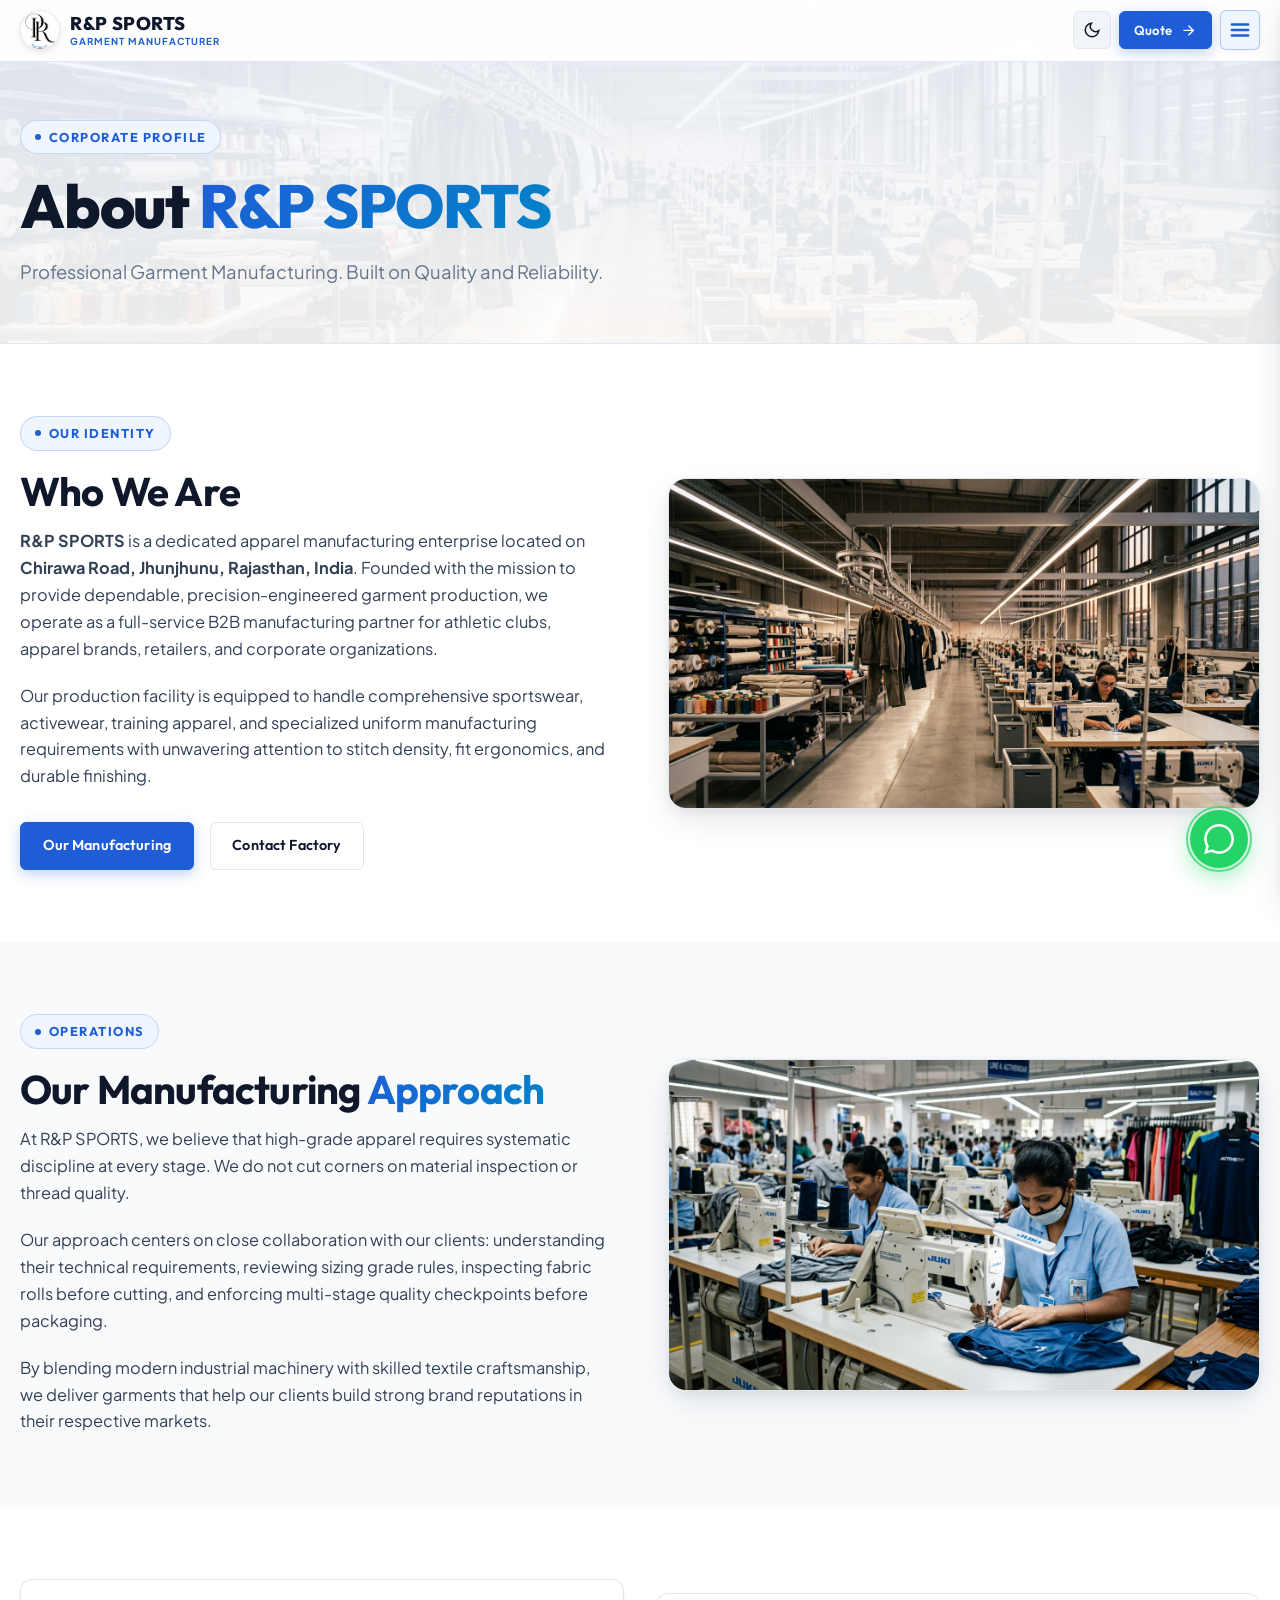
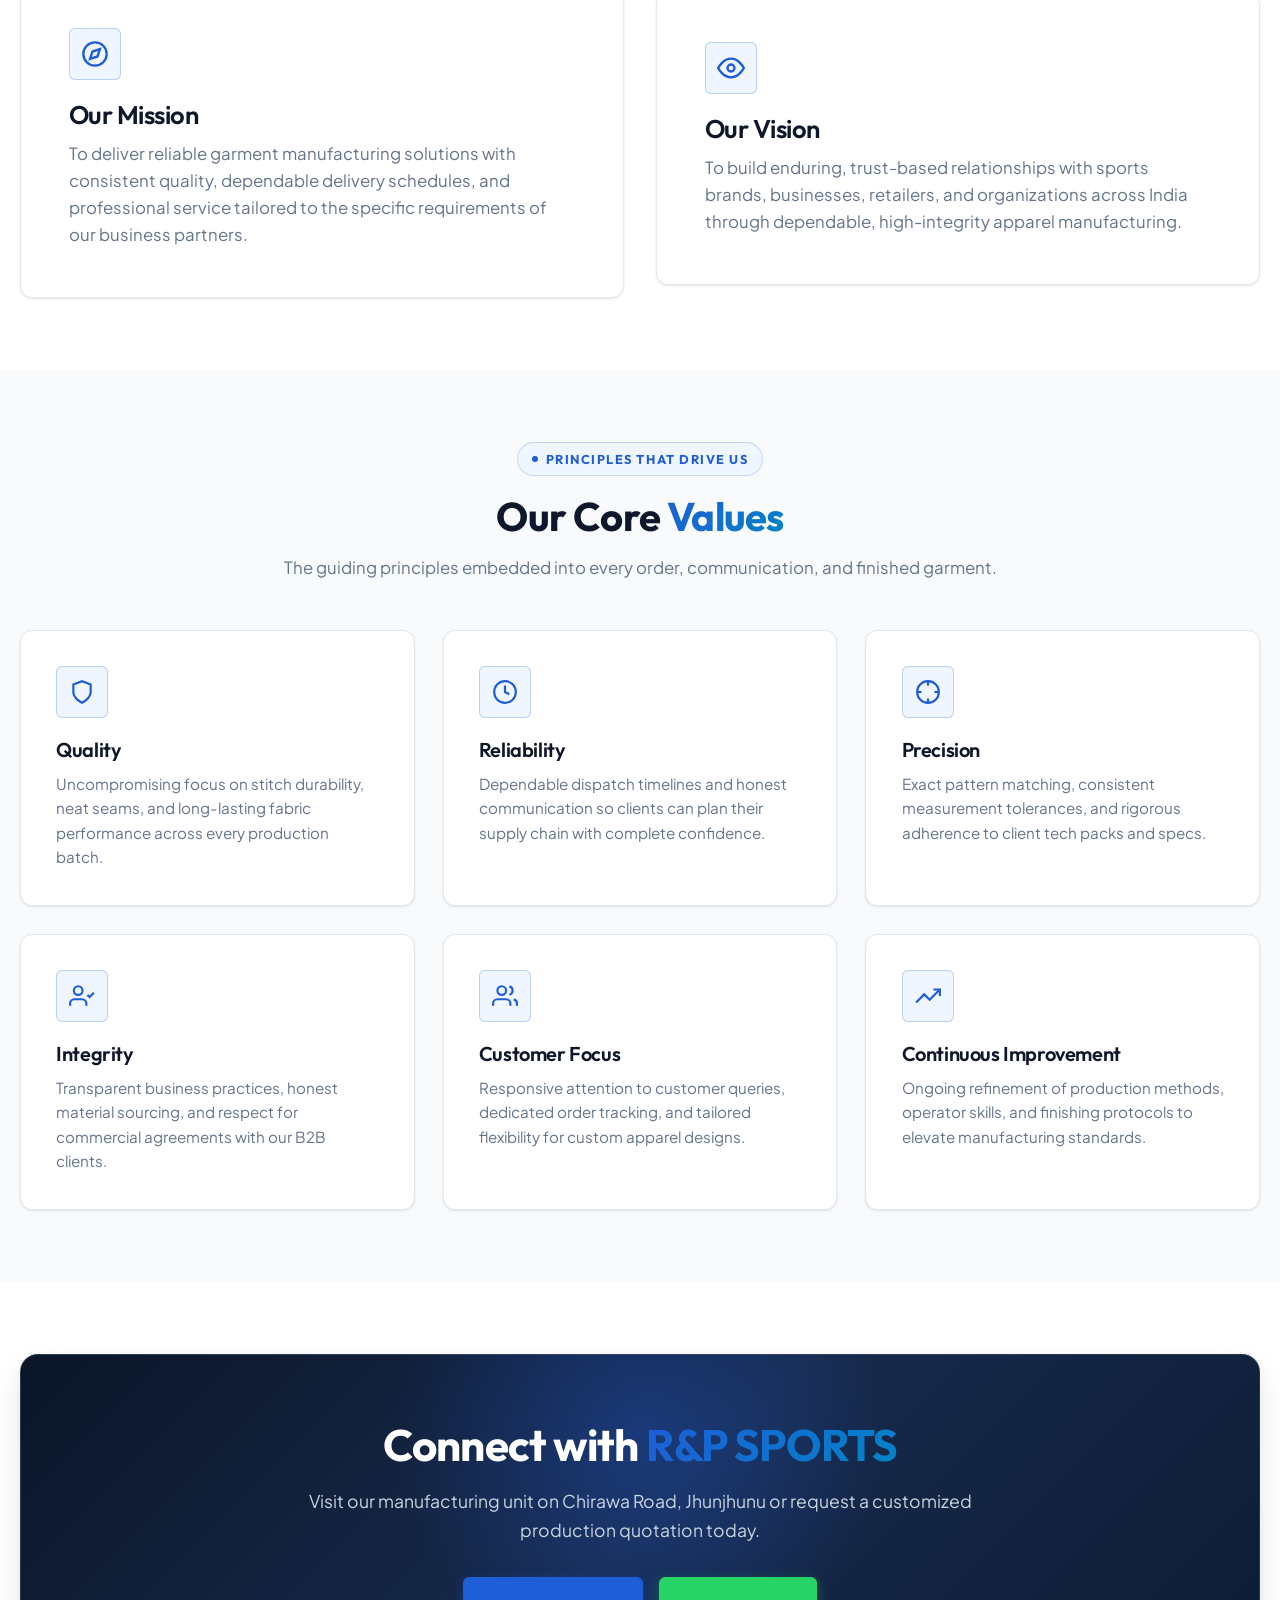
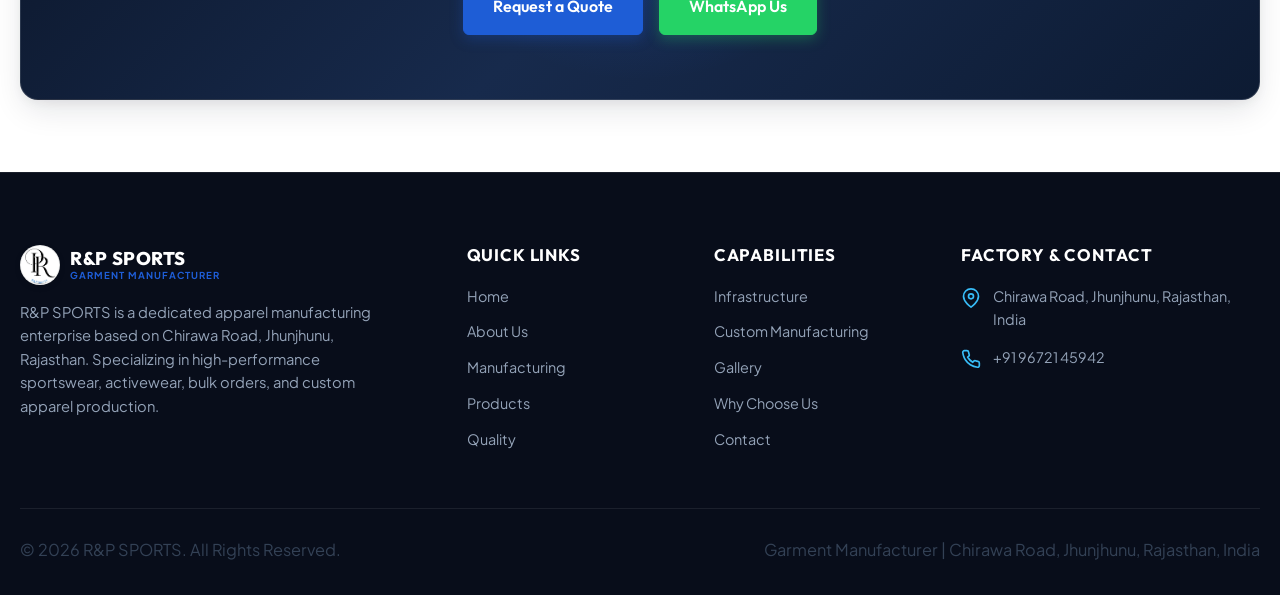
==== commit f6a92fd0: "fix: prominent mobile hamburger icon and responsive navigation drawer" ====
--- a/about.html
+++ b/about.html
@@ -49,8 +49,8 @@
           <span>Quote</span>
           <svg viewBox="0 0 24 24" fill="none" stroke="currentColor" stroke-width="2"><path d="M5 12h14M12 5l7 7-7 7"/></svg>
         </a>
-        <button class="hamburger-btn" aria-label="Toggle navigation menu">
-          <svg width="22" height="22" viewBox="0 0 24 24" fill="none" stroke="currentColor" stroke-width="2"><line x1="3" y1="12" x2="21" y2="12"></line><line x1="3" y1="6" x2="21" y2="6"></line><line x1="3" y1="18" x2="21" y2="18"></line></svg>
+        <button class="hamburger-btn" aria-label="Open Navigation Menu">
+          <svg width="22" height="22" viewBox="0 0 24 24" fill="none" stroke="currentColor" stroke-width="2.5" stroke-linecap="round" stroke-linejoin="round"><line x1="3" y1="6" x2="21" y2="6"></line><line x1="3" y1="12" x2="21" y2="12"></line><line x1="3" y1="18" x2="21" y2="18"></line></svg>
         </button>
       </div>
     </div>
--- a/assets/css/style.css
+++ b/assets/css/style.css
@@ -13,13 +13,13 @@
   --bg-surface: #f8fafc;
   --bg-card: #ffffff;
   --bg-card-alt: #f1f5f9;
-  --bg-header: rgba(255, 255, 255, 0.92);
+  --bg-header: rgba(255, 255, 255, 0.94);
   --bg-header-scrolled: rgba(255, 255, 255, 0.98);
   --bg-drawer: #ffffff;
   
   --border-subtle: #e2e8f0;
   --border-card: #e2e8f0;
-  --border-focus: #2563eb;
+  --border-focus: #1e5dd6;
 
   /* Typography Colors */
   --text-heading: #0f172a;
@@ -47,7 +47,7 @@
   --radius-md: 12px;
   --radius-lg: 18px;
   --radius-full: 9999px;
-  --max-width: 1360px;
+  --max-width: 1400px;
 
   --transition-fast: 0.18s ease;
   --transition-normal: 0.3s cubic-bezier(0.4, 0, 0.2, 1);
@@ -65,7 +65,7 @@
   --bg-surface: #10141b;
   --bg-card: #151a23;
   --bg-card-alt: #1a202c;
-  --bg-header: rgba(9, 11, 14, 0.88);
+  --bg-header: rgba(9, 11, 14, 0.9);
   --bg-header-scrolled: rgba(9, 11, 14, 0.98);
   --bg-drawer: #10141b;
 
@@ -142,7 +142,7 @@
   width: 100%;
   max-width: var(--max-width);
   margin-inline: auto;
-  padding-inline: 1.5rem;
+  padding-inline: 1.25rem;
 }
 
 /* ==========================================
@@ -201,11 +201,11 @@
   display: inline-flex;
   align-items: center;
   justify-content: center;
-  gap: 0.55rem;
-  padding: 0.75rem 1.45rem;
+  gap: 0.5rem;
+  padding: 0.7rem 1.35rem;
   font-family: var(--font-heading);
   font-weight: 600;
-  font-size: 0.92rem;
+  font-size: 0.9rem;
   letter-spacing: 0.01em;
   border-radius: var(--radius-sm);
   cursor: pointer;
@@ -213,12 +213,14 @@
   text-decoration: none;
   border: 1px solid transparent;
   white-space: nowrap;
+  flex-shrink: 0;
 }
 
 .btn svg {
-  width: 1.1rem;
-  height: 1.1rem;
+  width: 1.05rem;
+  height: 1.05rem;
   transition: transform var(--transition-fast);
+  flex-shrink: 0;
 }
 
 .btn:hover svg {
@@ -229,7 +231,7 @@
   background: var(--brand-blue);
   color: #ffffff;
   border-color: var(--brand-blue);
-  box-shadow: 0 4px 14px rgba(30, 93, 214, 0.3);
+  box-shadow: 0 4px 14px rgba(30, 93, 214, 0.28);
 }
 
 .btn-primary:hover {
@@ -280,17 +282,17 @@
 }
 
 .btn-sm {
-  padding: 0.5rem 1rem;
-  font-size: 0.84rem;
+  padding: 0.45rem 0.9rem;
+  font-size: 0.82rem;
 }
 
 .btn-lg {
-  padding: 0.95rem 1.85rem;
+  padding: 0.9rem 1.8rem;
   font-size: 1rem;
 }
 
 /* ==========================================
-   HEADER & NAVIGATION (PROPER TEXT & SPACING)
+   HEADER & NAVIGATION
    ========================================== */
 .site-header {
   position: fixed;
@@ -303,11 +305,11 @@
   -webkit-backdrop-filter: blur(14px);
   border-bottom: 1px solid var(--border-subtle);
   transition: padding var(--transition-normal), background var(--transition-normal), box-shadow var(--transition-normal);
-  padding: 0.85rem 0;
+  padding: 0.65rem 0;
 }
 
 .site-header.scrolled {
-  padding: 0.55rem 0;
+  padding: 0.45rem 0;
   background: var(--bg-header-scrolled);
   box-shadow: var(--shadow-md);
 }
@@ -316,28 +318,28 @@
   display: flex;
   align-items: center;
   justify-content: space-between;
-  gap: 1.25rem;
+  gap: 0.75rem;
 }
 
 /* Brand Logo Container */
 .brand-logo {
   display: flex;
   align-items: center;
-  gap: 0.75rem;
+  gap: 0.65rem;
   text-decoration: none;
   flex-shrink: 0;
-  margin-right: 0.5rem;
 }
 
 .brand-logo-img {
-  width: 44px;
-  height: 44px;
+  width: 40px;
+  height: 40px;
   object-fit: contain;
   border-radius: 50%;
   background: #ffffff;
-  box-shadow: 0 2px 8px rgba(0, 0, 0, 0.12);
+  box-shadow: 0 2px 6px rgba(0, 0, 0, 0.1);
   border: 1px solid rgba(0, 0, 0, 0.08);
   transition: transform var(--transition-fast);
+  flex-shrink: 0;
 }
 
 .brand-logo:hover .brand-logo-img {
@@ -347,23 +349,24 @@
 .brand-logo-text {
   display: flex;
   flex-direction: column;
+  justify-content: center;
 }
 
 .brand-title {
   font-family: var(--font-heading);
-  font-size: 1.25rem;
+  font-size: 1.15rem;
   font-weight: 800;
   color: var(--text-heading);
-  letter-spacing: 0.04em;
+  letter-spacing: 0.03em;
   line-height: 1.1;
   white-space: nowrap;
 }
 
 .brand-subtitle {
-  font-size: 0.65rem;
+  font-size: 0.6rem;
   font-weight: 700;
   text-transform: uppercase;
-  letter-spacing: 0.12em;
+  letter-spacing: 0.1em;
   color: var(--brand-blue);
   line-height: 1;
   margin-top: 2px;
@@ -374,17 +377,18 @@
 .main-nav {
   display: flex;
   align-items: center;
-  gap: 0.95rem;
+  gap: 0.65rem;
   flex-shrink: 1;
+  margin-inline: auto;
 }
 
 .nav-link {
   font-family: var(--font-heading);
-  font-size: 0.85rem;
+  font-size: 0.82rem;
   font-weight: 600;
   color: var(--text-body);
   position: relative;
-  padding: 0.35rem 0;
+  padding: 0.35rem 0.2rem;
   white-space: nowrap;
   transition: color var(--transition-fast);
 }
@@ -415,7 +419,7 @@
 .header-actions {
   display: flex;
   align-items: center;
-  gap: 0.65rem;
+  gap: 0.5rem;
   flex-shrink: 0;
 }
 
@@ -431,6 +435,7 @@
   align-items: center;
   justify-content: center;
   transition: all var(--transition-fast);
+  flex-shrink: 0;
 }
 
 .theme-toggle-btn:hover {
@@ -444,11 +449,12 @@
   height: 18px;
 }
 
+/* HAMBURGER BUTTON — PROMINENT AND VISIBLE */
 .hamburger-btn {
   display: none;
-  background: var(--bg-card-alt);
-  border: 1px solid var(--border-subtle);
-  color: var(--text-heading);
+  background: var(--brand-blue-light);
+  border: 1.5px solid rgba(30, 93, 214, 0.3);
+  color: var(--brand-blue);
   width: 40px;
   height: 40px;
   border-radius: var(--radius-sm);
@@ -456,11 +462,19 @@
   align-items: center;
   justify-content: center;
   transition: all var(--transition-fast);
+  flex-shrink: 0;
+  box-shadow: 0 2px 6px rgba(0, 0, 0, 0.04);
 }
 
 .hamburger-btn:hover {
-  background: var(--brand-blue-light);
+  background: var(--brand-blue);
+  color: #ffffff;
   border-color: var(--brand-blue);
+}
+
+.hamburger-btn svg {
+  width: 22px;
+  height: 22px;
 }
 
 /* ==========================================
@@ -469,7 +483,7 @@
 .mobile-nav-overlay {
   position: fixed;
   inset: 0;
-  background: rgba(15, 23, 42, 0.6);
+  background: rgba(15, 23, 42, 0.65);
   backdrop-filter: blur(6px);
   z-index: 1100;
   opacity: 0;
@@ -487,7 +501,7 @@
   top: 0;
   right: 0;
   bottom: 0;
-  width: min(85vw, 340px);
+  width: min(85vw, 320px);
   background: var(--bg-drawer);
   border-left: 1px solid var(--border-subtle);
   z-index: 1101;
@@ -495,7 +509,7 @@
   transition: transform var(--transition-normal);
   display: flex;
   flex-direction: column;
-  padding: 1.5rem;
+  padding: 1.25rem;
   overflow-y: auto;
   box-shadow: var(--shadow-lg);
 }
@@ -508,8 +522,8 @@
   display: flex;
   align-items: center;
   justify-content: space-between;
-  margin-bottom: 1.5rem;
-  padding-bottom: 1rem;
+  margin-bottom: 1.25rem;
+  padding-bottom: 0.85rem;
   border-bottom: 1px solid var(--border-subtle);
 }
 
@@ -524,28 +538,38 @@
   align-items: center;
   justify-content: center;
   border-radius: 50%;
+  transition: all var(--transition-fast);
+}
+
+.mobile-close-btn:hover {
+  background: var(--brand-blue);
+  color: #ffffff;
 }
 
 .mobile-links {
   display: flex;
   flex-direction: column;
-  gap: 0.6rem;
+  gap: 0.4rem;
 }
 
 .mobile-link {
   font-family: var(--font-heading);
-  font-size: 1.05rem;
+  font-size: 1.02rem;
   font-weight: 600;
   color: var(--text-heading);
-  padding: 0.45rem 0.5rem;
+  padding: 0.55rem 0.75rem;
   border-radius: var(--radius-sm);
-  display: block;
+  display: flex;
+  align-items: center;
+  justify-content: space-between;
+  transition: all var(--transition-fast);
 }
 
 .mobile-link.active,
 .mobile-link:hover {
   color: var(--brand-blue);
   background: var(--brand-blue-light);
+  font-weight: 700;
 }
 
 .mobile-cta-group {
@@ -554,6 +578,7 @@
   display: flex;
   flex-direction: column;
   gap: 0.75rem;
+  border-top: 1px solid var(--border-subtle);
 }
 
 /* ==========================================
@@ -733,7 +758,7 @@
 /* Inner Page Hero */
 .page-hero {
   position: relative;
-  padding: 8rem 0 4rem;
+  padding: 7.5rem 0 3.5rem;
   background: linear-gradient(180deg, var(--brand-blue-light) 0%, var(--bg-body) 100%);
   border-bottom: 1px solid var(--border-subtle);
   overflow: hidden;
@@ -771,7 +796,7 @@
    SECTIONS & LAYOUTS
    ========================================== */
 .section {
-  padding: 5rem 0;
+  padding: 4.5rem 0;
   position: relative;
 }
 
@@ -782,7 +807,7 @@
 .section-header {
   text-align: center;
   max-width: 720px;
-  margin: 0 auto 3.5rem;
+  margin: 0 auto 3rem;
 }
 
 .section-header.text-left {
@@ -810,7 +835,7 @@
 .grid-3 {
   display: grid;
   grid-template-columns: repeat(3, 1fr);
-  gap: 2rem;
+  gap: 1.75rem;
 }
 
 .grid-4 {
@@ -1595,39 +1620,84 @@
 }
 
 /* ==========================================
-   RESPONSIVE BREAKPOINTS (PERFECT LAYOUT)
+   RESPONSIVE BREAKPOINTS (MOBILE FIRST)
    ========================================== */
 
-/* Tablet & Smaller Laptops: Switch to Drawer Navigation */
-@media (max-width: 1240px) {
+/* Large screens: Show full WhatsApp text + Quote button */
+@media (min-width: 1400px) {
+  .header-actions .btn-whatsapp span {
+    display: inline;
+  }
+}
+
+/* 1280px - 1399px: WhatsApp icon-only in header */
+@media (max-width: 1399px) {
+  .header-actions .btn-whatsapp {
+    padding: 0.45rem;
+    width: 36px;
+    height: 36px;
+  }
+  .header-actions .btn-whatsapp span {
+    display: none;
+  }
+}
+
+/* Below 1280px: Switch main nav to drawer, show prominent hamburger icon */
+@media (max-width: 1280px) {
   .main-nav {
-    display: none;
+    display: none !important;
   }
 
   .hamburger-btn {
-    display: flex;
+    display: flex !important;
   }
 
   .header-actions .btn-whatsapp {
-    display: none;
-  }
-}
-
-@media (max-width: 1024px) {
-  .footer-top {
-    grid-template-columns: 1fr 1fr;
-    gap: 2.5rem;
-  }
-
-  .grid-4 {
-    grid-template-columns: repeat(2, 1fr);
-  }
-}
-
-@media (max-width: 868px) {
+    display: none !important;
+  }
+}
+
+/* Mobile Screens (<= 768px): Optimized mobile header */
+@media (max-width: 768px) {
+  .site-header {
+    padding: 0.5rem 0;
+  }
+
+  .header-actions .btn-header-quote {
+    display: none !important; /* Move quote into drawer and floating triggers for clean mobile bar */
+  }
+
+  .hamburger-btn {
+    display: flex !important;
+    width: 42px;
+    height: 42px;
+  }
+
+  .theme-toggle-btn {
+    width: 40px;
+    height: 40px;
+  }
+
+  .brand-logo {
+    gap: 0.5rem;
+  }
+
+  .brand-logo-img {
+    width: 36px;
+    height: 36px;
+  }
+
+  .brand-title {
+    font-size: 1.02rem;
+  }
+
+  .brand-subtitle {
+    font-size: 0.55rem;
+  }
+
   .split-layout {
     grid-template-columns: 1fr;
-    gap: 2.5rem;
+    gap: 2.25rem;
   }
 
   .grid-3 {
@@ -1643,43 +1713,11 @@
   }
 
   .section {
-    padding: 3.5rem 0;
+    padding: 3.25rem 0;
   }
 
   .cta-banner {
-    padding: 3rem 1.5rem;
-  }
-}
-
-@media (max-width: 640px) {
-  .header-actions .btn-primary span {
-    display: none;
-  }
-
-  .header-actions .btn-primary {
-    padding: 0.5rem 0.75rem;
-  }
-
-  .brand-title {
-    font-size: 1.1rem;
-  }
-
-  .brand-subtitle {
-    font-size: 0.6rem;
-  }
-
-  .brand-logo-img {
-    width: 38px;
-    height: 38px;
-  }
-
-  .grid-2,
-  .grid-4 {
-    grid-template-columns: 1fr;
-  }
-
-  .product-grid {
-    grid-template-columns: 1fr;
+    padding: 2.5rem 1.25rem;
   }
 
   .footer-top {
@@ -1690,8 +1728,8 @@
   .floating-whatsapp {
     bottom: 1.25rem;
     right: 1.25rem;
-    width: 50px;
-    height: 50px;
+    width: 52px;
+    height: 52px;
   }
 
   .slider-controls {
@@ -1701,3 +1739,22 @@
     justify-content: center;
   }
 }
+
+@media (max-width: 480px) {
+  .product-grid {
+    grid-template-columns: 1fr;
+  }
+
+  .grid-2,
+  .grid-4 {
+    grid-template-columns: 1fr;
+  }
+
+  .hero-slider-section {
+    min-height: 80vh;
+  }
+
+  .hero-content {
+    padding: 2.5rem 0;
+  }
+}
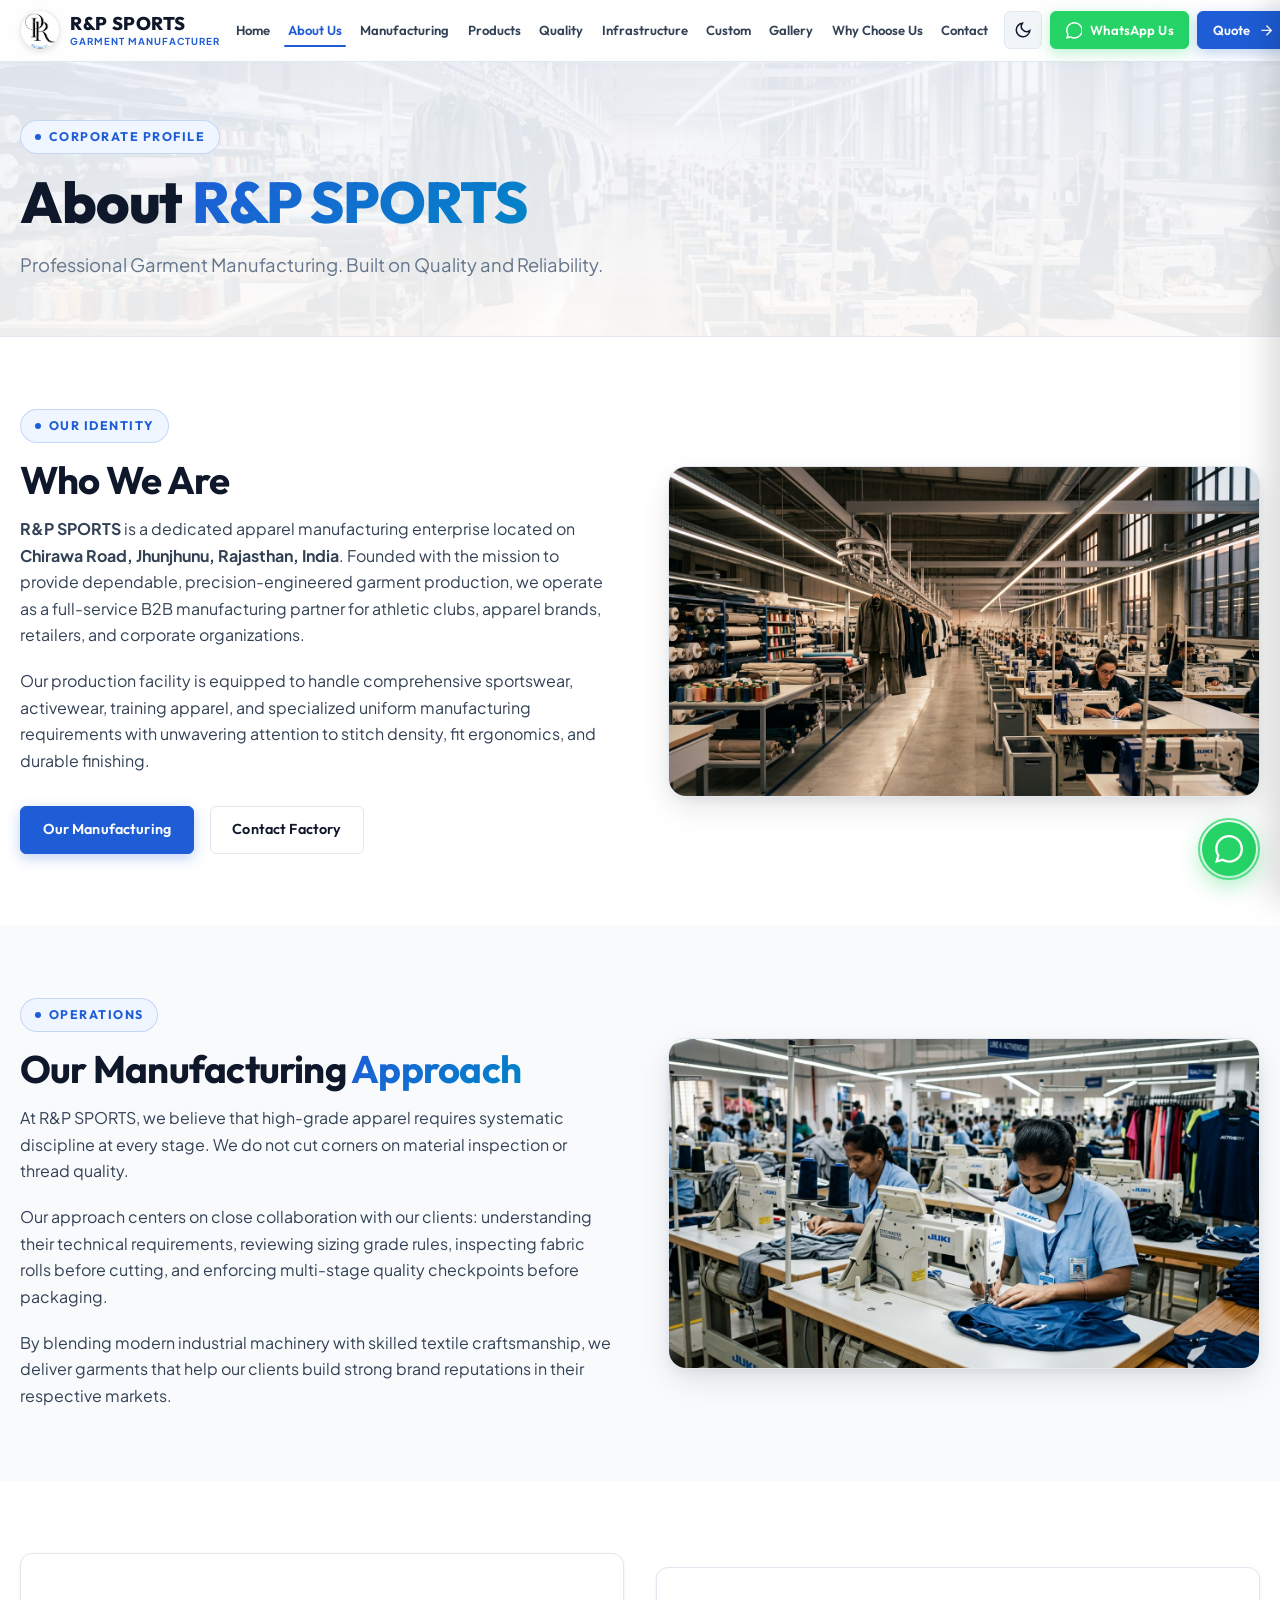
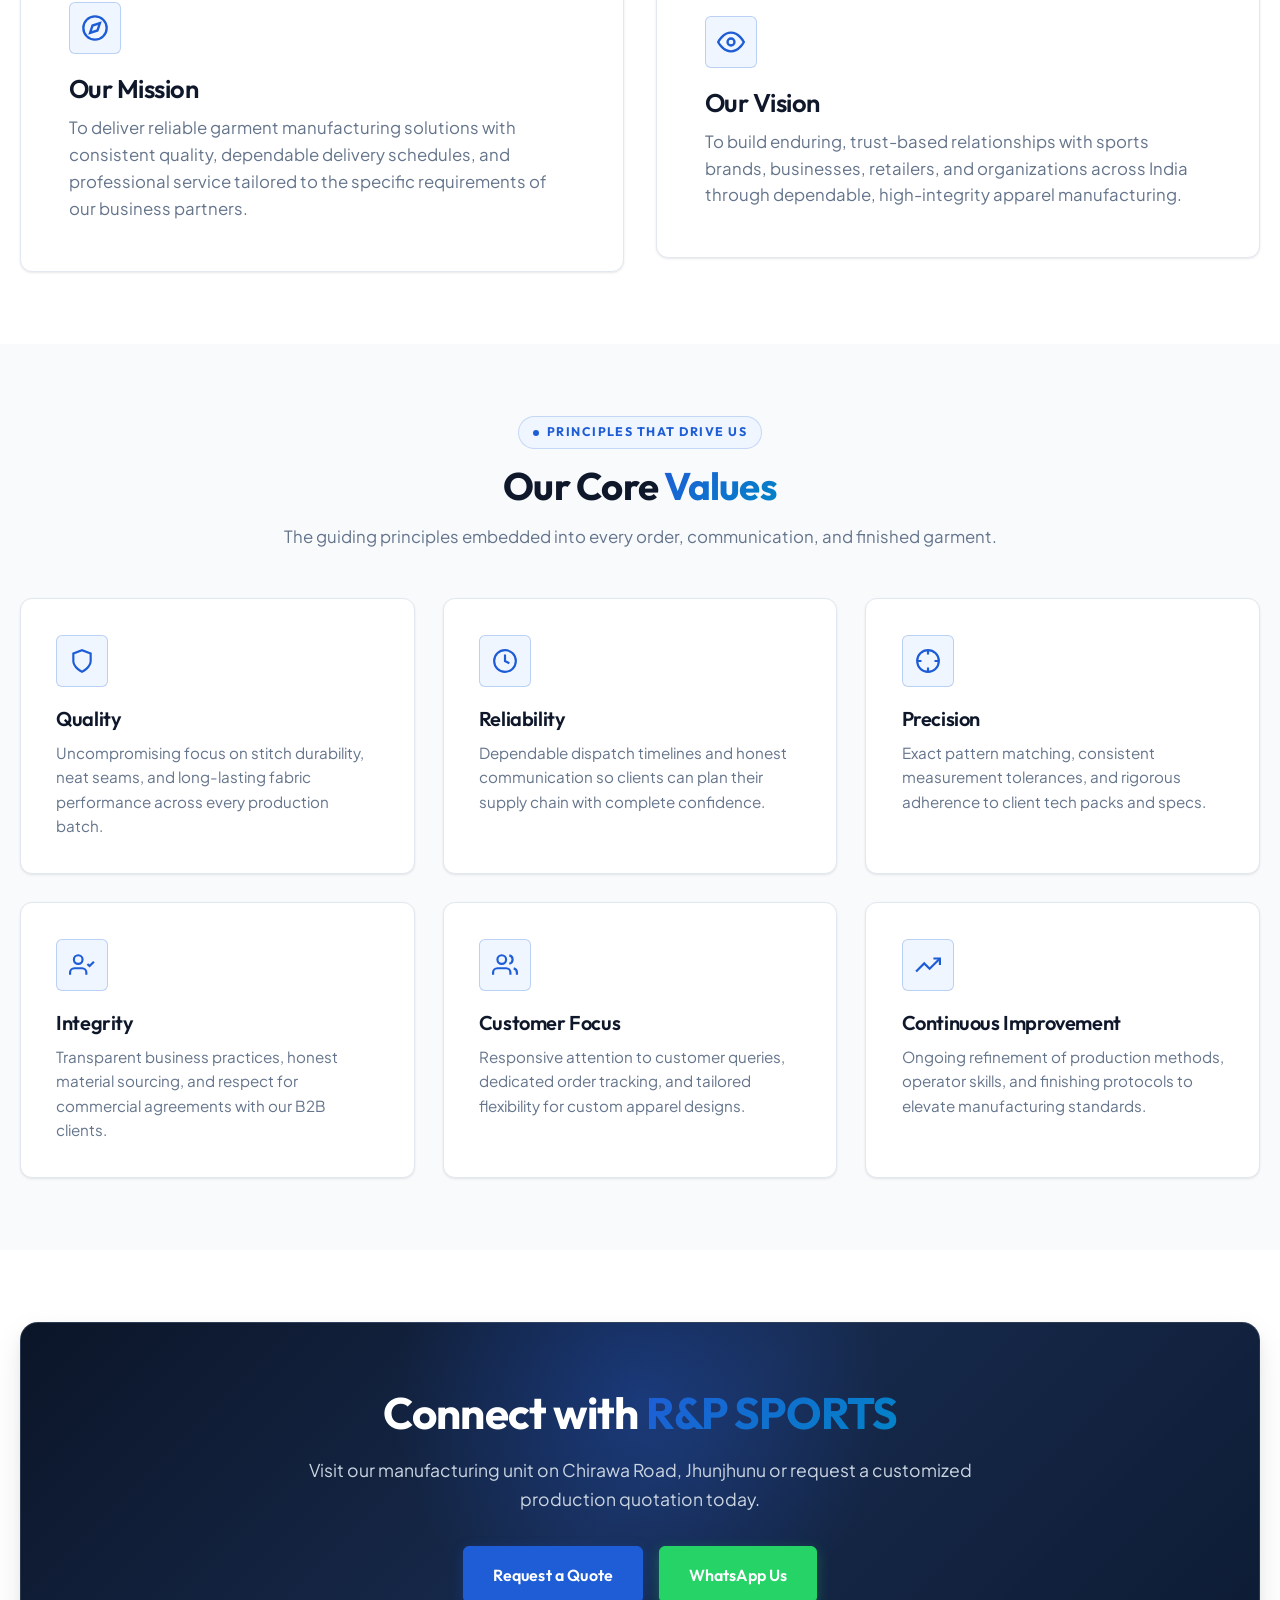
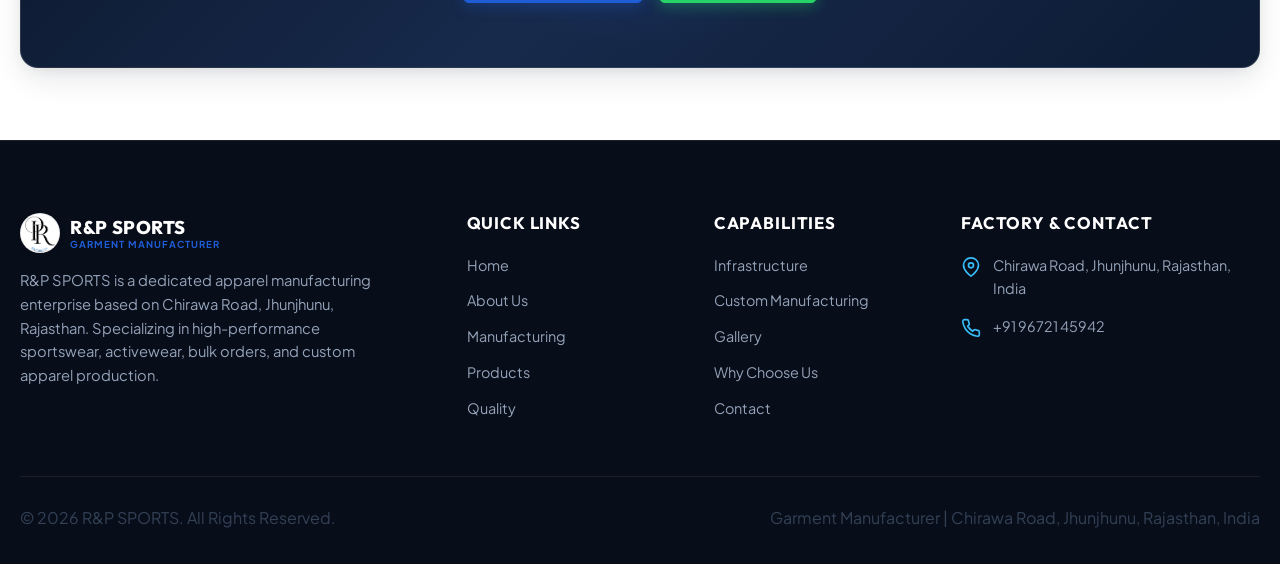
==== commit b81aca7d: "fix(header): remove quote and cta buttons from mobile header" ====
--- a/about.html
+++ b/about.html
@@ -5,8 +5,8 @@
   <meta name="viewport" content="width=device-width, initial-scale=1.0">
   <title>About Us — R&P SPORTS | Garment Manufacturer Jhunjhunu, Rajasthan</title>
   <meta name="description" content="Learn about R&P SPORTS, a dedicated garment manufacturing enterprise located on Chirawa Road, Jhunjhunu, Rajasthan. Committed to quality, precision, and reliable B2B apparel production.">
-  <link rel="icon" type="image/png" href="assets/images/brand/logo.png">
-  <link rel="stylesheet" href="assets/css/style.css">
+  <link rel="icon" type="image/png" href="assets/images/brand/logo.png?v=1788773500">
+  <link rel="stylesheet" href="assets/css/style.css?v=1788773500">
 </head>
 <body>
 
@@ -17,7 +17,7 @@
   <header class="site-header" id="siteHeader">
     <div class="container header-inner">
       <a href="index.html" class="brand-logo" aria-label="R&P SPORTS Home">
-        <img src="assets/images/brand/logo.png" alt="R&P SPORTS Logo" class="brand-logo-img">
+        <img src="assets/images/brand/logo.png?v=1788773500" alt="R&P SPORTS Logo" class="brand-logo-img">
         <div class="brand-logo-text">
           <span class="brand-title">R&P SPORTS</span>
           <span class="brand-subtitle">Garment Manufacturer</span>
@@ -45,7 +45,7 @@
           <svg viewBox="0 0 24 24" fill="currentColor"><path d="M.057 24l1.687-6.163c-1.041-1.804-1.588-3.849-1.587-5.946.003-6.556 5.338-11.891 11.893-11.891 3.181.001 6.167 1.24 8.413 3.488 2.245 2.248 3.481 5.236 3.48 8.414-.003 6.557-5.338 11.892-11.893 11.892-1.99-.001-3.951-.5-5.688-1.448l-6.305 1.654zm6.597-3.807c1.676.995 3.276 1.591 5.392 1.592 5.448 0 9.886-4.434 9.889-9.885.002-5.462-4.415-9.89-9.881-9.892-5.452 0-9.887 4.434-9.889 9.884-.001 2.225.651 3.891 1.746 5.634l-.999 3.648 3.742-.981z"/></svg>
           <span>WhatsApp Us</span>
         </a>
-        <a href="contact.html" class="btn btn-primary btn-sm">
+        <a href="contact.html" class="btn btn-primary btn-sm btn-header-quote">
           <span>Quote</span>
           <svg viewBox="0 0 24 24" fill="none" stroke="currentColor" stroke-width="2"><path d="M5 12h14M12 5l7 7-7 7"/></svg>
         </a>
@@ -61,7 +61,7 @@
   <aside class="mobile-nav-drawer" aria-label="Mobile Navigation">
     <div class="mobile-nav-header">
       <div class="brand-logo">
-        <img src="assets/images/brand/logo.png" alt="R&P SPORTS Logo" class="brand-logo-img">
+        <img src="assets/images/brand/logo.png?v=1788773500" alt="R&P SPORTS Logo" class="brand-logo-img">
         <span class="brand-title">R&P SPORTS</span>
       </div>
       <button class="mobile-close-btn" aria-label="Close menu">
@@ -249,7 +249,7 @@
       <div class="footer-top">
         <div class="footer-brand">
           <a href="index.html" class="brand-logo">
-            <img src="assets/images/brand/logo.png" alt="R&P SPORTS Logo" class="brand-logo-img">
+            <img src="assets/images/brand/logo.png?v=1788773500" alt="R&P SPORTS Logo" class="brand-logo-img">
             <div class="brand-logo-text">
               <span class="brand-title">R&P SPORTS</span>
               <span class="brand-subtitle">Garment Manufacturer</span>
@@ -304,6 +304,6 @@
     <svg viewBox="0 0 24 24"><path d="M.057 24l1.687-6.163c-1.041-1.804-1.588-3.849-1.587-5.946.003-6.556 5.338-11.891 11.893-11.891 3.181.001 6.167 1.24 8.413 3.488 2.245 2.248 3.481 5.236 3.48 8.414-.003 6.557-5.338 11.892-11.893 11.892-1.99-.001-3.951-.5-5.688-1.448l-6.305 1.654zm6.597-3.807c1.676.995 3.276 1.591 5.392 1.592 5.448 0 9.886-4.434 9.889-9.885.002-5.462-4.415-9.89-9.881-9.892-5.452 0-9.887 4.434-9.889 9.884-.001 2.225.651 3.891 1.746 5.634l-.999 3.648 3.742-.981z"/></svg>
   </a>
 
-  <script src="assets/js/main.js"></script>
+  <script src="assets/js/main.js?v=1788773500"></script>
 </body>
 </html>
--- a/assets/css/style.css
+++ b/assets/css/style.css
@@ -1,6 +1,7 @@
 /* ==========================================================================
    R&P SPORTS — CORPORATE GARMENT MANUFACTURER
    High-End Luxury Design System (Light Mode Default + Dark Mode Support)
+   100% Mobile & Desktop Friendly with Zero Horizontal Overflow
    ========================================================================== */
 
 @import url('https://fonts.googleapis.com/css2?family=Outfit:wght@400;500;600;700;800;900&family=Plus+Jakarta+Sans:wght@400;500;600;700;800&display=swap');
@@ -13,7 +14,7 @@
   --bg-surface: #f8fafc;
   --bg-card: #ffffff;
   --bg-card-alt: #f1f5f9;
-  --bg-header: rgba(255, 255, 255, 0.94);
+  --bg-header: rgba(255, 255, 255, 0.95);
   --bg-header-scrolled: rgba(255, 255, 255, 0.98);
   --bg-drawer: #ffffff;
   
@@ -40,14 +41,14 @@
   --shadow-sm: 0 1px 3px rgba(0, 0, 0, 0.06), 0 1px 2px rgba(0, 0, 0, 0.04);
   --shadow-md: 0 4px 16px -2px rgba(15, 23, 42, 0.08), 0 2px 6px -2px rgba(15, 23, 42, 0.04);
   --shadow-lg: 0 12px 32px -4px rgba(15, 23, 42, 0.12), 0 4px 12px -2px rgba(15, 23, 42, 0.06);
-  --shadow-hover: 0 20px 35px -5px rgba(30, 93, 214, 0.12), 0 8px 16px -4px rgba(0, 0, 0, 0.06);
+  --shadow-hover: 0 16px 30px -4px rgba(30, 93, 214, 0.12), 0 6px 12px -2px rgba(0, 0, 0, 0.05);
 
   /* Dimensions & Transitions */
   --radius-sm: 6px;
   --radius-md: 12px;
   --radius-lg: 18px;
   --radius-full: 9999px;
-  --max-width: 1400px;
+  --max-width: 1360px;
 
   --transition-fast: 0.18s ease;
   --transition-normal: 0.3s cubic-bezier(0.4, 0, 0.2, 1);
@@ -65,7 +66,7 @@
   --bg-surface: #10141b;
   --bg-card: #151a23;
   --bg-card-alt: #1a202c;
-  --bg-header: rgba(9, 11, 14, 0.9);
+  --bg-header: rgba(9, 11, 14, 0.92);
   --bg-header-scrolled: rgba(9, 11, 14, 0.98);
   --bg-drawer: #10141b;
 
@@ -104,6 +105,8 @@
   scroll-behavior: smooth;
   font-size: 16px;
   -webkit-text-size-adjust: 100%;
+  overflow-x: hidden;
+  width: 100%;
 }
 
 body {
@@ -112,6 +115,8 @@
   color: var(--text-body);
   line-height: 1.65;
   overflow-x: hidden;
+  width: 100%;
+  max-width: 100vw;
   -webkit-font-smoothing: antialiased;
   -moz-osx-font-smoothing: grayscale;
   transition: background-color var(--transition-normal), color var(--transition-normal);
@@ -156,18 +161,18 @@
   color: var(--text-heading);
 }
 
-h1 { font-size: clamp(2.2rem, 4.8vw, 3.8rem); font-weight: 800; }
-h2 { font-size: clamp(1.75rem, 3.2vw, 2.5rem); font-weight: 700; }
-h3 { font-size: clamp(1.25rem, 2vw, 1.65rem); font-weight: 600; }
-h4 { font-size: 1.15rem; font-weight: 600; }
-p { color: var(--text-body); font-size: 1.02rem; }
+h1 { font-size: clamp(2rem, 4.5vw, 3.6rem); font-weight: 800; }
+h2 { font-size: clamp(1.6rem, 3vw, 2.4rem); font-weight: 700; }
+h3 { font-size: clamp(1.2rem, 2vw, 1.6rem); font-weight: 600; }
+h4 { font-size: 1.1rem; font-weight: 600; }
+p { color: var(--text-body); font-size: 1rem; }
 
 .section-tag {
   display: inline-flex;
   align-items: center;
   gap: 0.5rem;
   font-family: var(--font-heading);
-  font-size: 0.8rem;
+  font-size: 0.78rem;
   font-weight: 700;
   text-transform: uppercase;
   letter-spacing: 0.12em;
@@ -176,7 +181,7 @@
   padding: 0.35rem 0.85rem;
   border-radius: var(--radius-full);
   border: 1px solid rgba(30, 93, 214, 0.2);
-  margin-bottom: 1rem;
+  margin-bottom: 0.85rem;
 }
 
 .section-tag::before {
@@ -214,6 +219,7 @@
   border: 1px solid transparent;
   white-space: nowrap;
   flex-shrink: 0;
+  min-height: 44px;
 }
 
 .btn svg {
@@ -284,11 +290,13 @@
 .btn-sm {
   padding: 0.45rem 0.9rem;
   font-size: 0.82rem;
+  min-height: 38px;
 }
 
 .btn-lg {
   padding: 0.9rem 1.8rem;
   font-size: 1rem;
+  min-height: 48px;
 }
 
 /* ==========================================
@@ -319,9 +327,10 @@
   align-items: center;
   justify-content: space-between;
   gap: 0.75rem;
-}
-
-/* Brand Logo Container */
+  width: 100%;
+}
+
+/* Brand Logo */
 .brand-logo {
   display: flex;
   align-items: center;
@@ -373,7 +382,7 @@
   white-space: nowrap;
 }
 
-/* Desktop Navigation */
+/* Desktop Nav */
 .main-nav {
   display: flex;
   align-items: center;
@@ -388,7 +397,7 @@
   font-weight: 600;
   color: var(--text-body);
   position: relative;
-  padding: 0.35rem 0.2rem;
+  padding: 0.35rem 0.25rem;
   white-space: nowrap;
   transition: color var(--transition-fast);
 }
@@ -415,7 +424,7 @@
   width: 100%;
 }
 
-/* Header Actions & Theme Toggle */
+/* Header Actions */
 .header-actions {
   display: flex;
   align-items: center;
@@ -449,24 +458,26 @@
   height: 18px;
 }
 
-/* HAMBURGER BUTTON — PROMINENT AND VISIBLE */
+/* HAMBURGER MENU BUTTON — ALWAYS CLEAN & ACCESSIBLE ON MOBILE/TABLET */
 .hamburger-btn {
   display: none;
   background: var(--brand-blue-light);
   border: 1.5px solid rgba(30, 93, 214, 0.3);
   color: var(--brand-blue);
-  width: 40px;
-  height: 40px;
+  width: 42px;
+  height: 42px;
   border-radius: var(--radius-sm);
   cursor: pointer;
   align-items: center;
   justify-content: center;
   transition: all var(--transition-fast);
   flex-shrink: 0;
-  box-shadow: 0 2px 6px rgba(0, 0, 0, 0.04);
-}
-
-.hamburger-btn:hover {
+  box-shadow: 0 2px 6px rgba(0, 0, 0, 0.05);
+  -webkit-tap-highlight-color: transparent;
+}
+
+.hamburger-btn:hover,
+.hamburger-btn:active {
   background: var(--brand-blue);
   color: #ffffff;
   border-color: var(--brand-blue);
@@ -478,17 +489,18 @@
 }
 
 /* ==========================================
-   MOBILE NAVIGATION DRAWER
+   MOBILE NAVIGATION DRAWER (SLIDE-IN)
    ========================================== */
 .mobile-nav-overlay {
   position: fixed;
   inset: 0;
-  background: rgba(15, 23, 42, 0.65);
+  background: rgba(15, 23, 42, 0.7);
   backdrop-filter: blur(6px);
-  z-index: 1100;
+  -webkit-backdrop-filter: blur(6px);
+  z-index: 1200;
   opacity: 0;
   visibility: hidden;
-  transition: all var(--transition-normal);
+  transition: opacity 0.3s ease, visibility 0.3s ease;
 }
 
 .mobile-nav-overlay.open {
@@ -504,14 +516,14 @@
   width: min(85vw, 320px);
   background: var(--bg-drawer);
   border-left: 1px solid var(--border-subtle);
-  z-index: 1101;
+  z-index: 1201;
   transform: translateX(100%);
-  transition: transform var(--transition-normal);
+  transition: transform 0.35s cubic-bezier(0.16, 1, 0.3, 1);
   display: flex;
   flex-direction: column;
   padding: 1.25rem;
   overflow-y: auto;
-  box-shadow: var(--shadow-lg);
+  box-shadow: -10px 0 30px rgba(0, 0, 0, 0.15);
 }
 
 .mobile-nav-drawer.open {
@@ -531,8 +543,8 @@
   background: var(--bg-card-alt);
   border: 1px solid var(--border-subtle);
   color: var(--text-heading);
-  width: 36px;
-  height: 36px;
+  width: 38px;
+  height: 38px;
   cursor: pointer;
   display: flex;
   align-items: center;
@@ -541,7 +553,8 @@
   transition: all var(--transition-fast);
 }
 
-.mobile-close-btn:hover {
+.mobile-close-btn:hover,
+.mobile-close-btn:active {
   background: var(--brand-blue);
   color: #ffffff;
 }
@@ -549,15 +562,15 @@
 .mobile-links {
   display: flex;
   flex-direction: column;
-  gap: 0.4rem;
+  gap: 0.35rem;
 }
 
 .mobile-link {
   font-family: var(--font-heading);
-  font-size: 1.02rem;
+  font-size: 1.05rem;
   font-weight: 600;
   color: var(--text-heading);
-  padding: 0.55rem 0.75rem;
+  padding: 0.65rem 0.85rem;
   border-radius: var(--radius-sm);
   display: flex;
   align-items: center;
@@ -574,7 +587,7 @@
 
 .mobile-cta-group {
   margin-top: auto;
-  padding-top: 1.5rem;
+  padding-top: 1.25rem;
   display: flex;
   flex-direction: column;
   gap: 0.75rem;
@@ -586,11 +599,11 @@
    ========================================== */
 .hero-slider-section {
   position: relative;
-  min-height: 90vh;
+  min-height: 88vh;
   display: flex;
   align-items: center;
   overflow: hidden;
-  padding-top: 70px;
+  padding-top: 65px;
 }
 
 .slides-container {
@@ -608,6 +621,14 @@
   opacity: 0;
   visibility: hidden;
   transition: opacity 0.9s cubic-bezier(0.4, 0, 0.2, 1), visibility 0.9s ease;
+  display: flex;
+  align-items: center;
+}
+
+.hero-slide .container {
+  position: relative;
+  z-index: 2;
+  width: 100%;
 }
 
 .hero-slide.active {
@@ -646,7 +667,7 @@
   position: relative;
   z-index: 2;
   max-width: 780px;
-  padding: 4rem 0;
+  padding: 3.5rem 0;
 }
 
 .hero-content .section-tag {
@@ -660,7 +681,7 @@
 }
 
 .hero-title {
-  font-size: clamp(2.3rem, 5vw, 4rem);
+  font-size: clamp(2.2rem, 5vw, 4rem);
   font-weight: 800;
   line-height: 1.12;
   margin-bottom: 1.25rem;
@@ -668,7 +689,7 @@
 }
 
 .hero-desc {
-  font-size: clamp(1rem, 1.8vw, 1.2rem);
+  font-size: clamp(0.98rem, 1.8vw, 1.18rem);
   color: #e2e8f0;
   margin-bottom: 2rem;
   max-width: 620px;
@@ -685,15 +706,15 @@
 /* Slider Controls */
 .slider-controls {
   position: absolute;
-  bottom: 2rem;
-  right: 2rem;
+  bottom: 1.75rem;
+  right: 1.75rem;
   z-index: 3;
   display: flex;
   align-items: center;
-  gap: 1rem;
+  gap: 0.85rem;
   background: rgba(15, 23, 42, 0.75);
   backdrop-filter: blur(10px);
-  padding: 0.6rem 1rem;
+  padding: 0.55rem 0.95rem;
   border-radius: var(--radius-full);
   border: 1px solid rgba(255, 255, 255, 0.15);
 }
@@ -1016,6 +1037,7 @@
   justify-content: space-between;
   padding-top: 0.9rem;
   border-top: 1px solid var(--border-subtle);
+  gap: 0.5rem;
 }
 
 /* Category Filter Tabs */
@@ -1039,6 +1061,7 @@
   cursor: pointer;
   box-shadow: var(--shadow-sm);
   transition: all var(--transition-fast);
+  white-space: nowrap;
 }
 
 .filter-btn:hover,
@@ -1054,7 +1077,7 @@
    ========================================== */
 .process-grid {
   display: grid;
-  grid-template-columns: repeat(auto-fit, minmax(320px, 1fr));
+  grid-template-columns: repeat(auto-fit, minmax(300px, 1fr));
   gap: 1.75rem;
 }
 
@@ -1285,7 +1308,7 @@
   border-radius: var(--radius-sm);
   color: var(--text-heading);
   font-family: var(--font-body);
-  font-size: 0.92rem;
+  font-size: 16px; /* Prevents auto-zoom on mobile safari/chrome */
   transition: all var(--transition-fast);
 }
 
@@ -1307,7 +1330,7 @@
 .contact-info-card {
   background: var(--bg-card);
   border: 1px solid var(--border-card);
-  padding: 1.75rem;
+  padding: 1.5rem;
   border-radius: var(--radius-md);
   display: flex;
   align-items: flex-start;
@@ -1323,8 +1346,8 @@
 }
 
 .contact-icon {
-  width: 48px;
-  height: 48px;
+  width: 46px;
+  height: 46px;
   background: var(--brand-blue-light);
   border: 1px solid rgba(30, 93, 214, 0.25);
   border-radius: var(--radius-sm);
@@ -1340,7 +1363,7 @@
    ========================================== */
 .gallery-grid {
   display: grid;
-  grid-template-columns: repeat(auto-fill, minmax(300px, 1fr));
+  grid-template-columns: repeat(auto-fill, minmax(280px, 1fr));
   gap: 1.5rem;
 }
 
@@ -1399,13 +1422,14 @@
 .lightbox-modal {
   position: fixed;
   inset: 0;
-  background: rgba(15, 23, 42, 0.92);
+  background: rgba(15, 23, 42, 0.94);
   backdrop-filter: blur(12px);
+  -webkit-backdrop-filter: blur(12px);
   z-index: 2000;
   display: flex;
   align-items: center;
   justify-content: center;
-  padding: 1.5rem;
+  padding: 1.25rem;
   opacity: 0;
   visibility: hidden;
   transition: all var(--transition-normal);
@@ -1418,7 +1442,7 @@
 
 .lightbox-content {
   position: relative;
-  max-width: 90vw;
+  max-width: 92vw;
   max-height: 85vh;
   display: flex;
   flex-direction: column;
@@ -1427,7 +1451,7 @@
 
 .lightbox-img {
   max-width: 100%;
-  max-height: 78vh;
+  max-height: 75vh;
   object-fit: contain;
   border-radius: var(--radius-sm);
   box-shadow: var(--shadow-lg);
@@ -1435,7 +1459,7 @@
 
 .lightbox-caption {
   margin-top: 0.85rem;
-  font-size: 1.05rem;
+  font-size: 1rem;
   color: #ffffff;
   font-family: var(--font-heading);
   text-align: center;
@@ -1443,7 +1467,7 @@
 
 .lightbox-close {
   position: absolute;
-  top: -2.75rem;
+  top: -2.5rem;
   right: 0;
   background: transparent;
   border: none;
@@ -1454,7 +1478,7 @@
 }
 
 /* ==========================================
-   FOOTER (SLEEK DEEP NAVY / CHARCOAL)
+   FOOTER (SLEEK DEEP NAVY)
    ========================================== */
 .site-footer {
   background: #080d1a;
@@ -1547,11 +1571,11 @@
    ========================================== */
 .floating-whatsapp {
   position: fixed;
-  bottom: 2rem;
-  right: 2rem;
+  bottom: 1.5rem;
+  right: 1.5rem;
   z-index: 999;
-  width: 58px;
-  height: 58px;
+  width: 54px;
+  height: 54px;
   border-radius: 50%;
   background: #25d366;
   color: #ffffff;
@@ -1561,6 +1585,7 @@
   box-shadow: 0 8px 24px rgba(37, 211, 102, 0.45);
   transition: all var(--transition-normal);
   text-decoration: none;
+  -webkit-tap-highlight-color: transparent;
 }
 
 .floating-whatsapp::before {
@@ -1578,15 +1603,15 @@
   100% { transform: scale(1.4); opacity: 0; }
 }
 
-.floating-whatsapp:hover {
-  transform: scale(1.1);
+.floating-whatsapp:hover,
+.floating-whatsapp:active {
+  transform: scale(1.08);
   background: #1eb956;
-  box-shadow: 0 10px 30px rgba(37, 211, 102, 0.6);
 }
 
 .floating-whatsapp svg {
-  width: 30px;
-  height: 30px;
+  width: 28px;
+  height: 28px;
   fill: currentColor;
 }
 
@@ -1599,7 +1624,7 @@
   background: #0f172a;
   border: 1px solid #38bdf8;
   color: #ffffff;
-  padding: 0.9rem 1.75rem;
+  padding: 0.85rem 1.5rem;
   border-radius: var(--radius-full);
   box-shadow: var(--shadow-lg);
   z-index: 2100;
@@ -1608,9 +1633,12 @@
   gap: 0.65rem;
   font-family: var(--font-heading);
   font-weight: 600;
+  font-size: 0.9rem;
   opacity: 0;
   visibility: hidden;
   transition: all var(--transition-normal);
+  max-width: 90vw;
+  text-align: center;
 }
 
 .toast-notification.show {
@@ -1620,30 +1648,24 @@
 }
 
 /* ==========================================
-   RESPONSIVE BREAKPOINTS (MOBILE FIRST)
+   RESPONSIVE BREAKPOINTS (MOBILE & TABLET)
    ========================================== */
 
-/* Large screens: Show full WhatsApp text + Quote button */
-@media (min-width: 1400px) {
-  .header-actions .btn-whatsapp span {
-    display: inline;
-  }
-}
-
-/* 1280px - 1399px: WhatsApp icon-only in header */
-@media (max-width: 1399px) {
-  .header-actions .btn-whatsapp {
-    padding: 0.45rem;
-    width: 36px;
-    height: 36px;
-  }
-  .header-actions .btn-whatsapp span {
-    display: none;
-  }
-}
-
-/* Below 1280px: Switch main nav to drawer, show prominent hamburger icon */
-@media (max-width: 1280px) {
+/* Laptop & Desktop Navigation */
+@media (min-width: 1101px) {
+  .main-nav {
+    display: flex !important;
+  }
+  .hamburger-btn {
+    display: none !important;
+  }
+  .header-actions .btn {
+    display: inline-flex !important;
+  }
+}
+
+/* Tablet & Mobile Screens (<= 1100px) */
+@media (max-width: 1100px) {
   .main-nav {
     display: none !important;
   }
@@ -1652,33 +1674,31 @@
     display: flex !important;
   }
 
-  .header-actions .btn-whatsapp {
-    display: none !important;
-  }
-}
-
-/* Mobile Screens (<= 768px): Optimized mobile header */
+  .header-actions .btn {
+    display: none !important; /* Hidden in mobile/tablet header; accessible inside drawer */
+  }
+
+  .footer-top {
+    grid-template-columns: 1fr 1fr;
+    gap: 2.5rem;
+  }
+
+  .grid-4 {
+    grid-template-columns: repeat(2, 1fr);
+  }
+}
+
+/* Mobile Screens (<= 768px) */
 @media (max-width: 768px) {
+  .container {
+    padding-inline: 1rem;
+  }
+
   .site-header {
-    padding: 0.5rem 0;
-  }
-
-  .header-actions .btn-header-quote {
-    display: none !important; /* Move quote into drawer and floating triggers for clean mobile bar */
-  }
-
-  .hamburger-btn {
-    display: flex !important;
-    width: 42px;
-    height: 42px;
-  }
-
-  .theme-toggle-btn {
-    width: 40px;
-    height: 40px;
-  }
-
-  .brand-logo {
+    padding: 0.55rem 0;
+  }
+
+  .header-inner {
     gap: 0.5rem;
   }
 
@@ -1688,24 +1708,157 @@
   }
 
   .brand-title {
-    font-size: 1.02rem;
+    font-size: 1.05rem;
   }
 
   .brand-subtitle {
     font-size: 0.55rem;
   }
 
+  .header-actions {
+    gap: 0.4rem;
+  }
+
+  .theme-toggle-btn {
+    width: 38px;
+    height: 38px;
+  }
+
+  .hamburger-btn {
+    width: 40px;
+    height: 40px;
+  }
+
+  /* Hero Section (Homepage Slider) */
+  .hero-slider-section {
+    min-height: 100svh;
+    min-height: 560px;
+    display: flex;
+    align-items: center;
+    padding-top: 68px;
+    padding-bottom: 4.5rem;
+    position: relative;
+  }
+
+  .slide-overlay {
+    background: linear-gradient(
+      180deg,
+      rgba(15, 23, 42, 0.9) 0%,
+      rgba(15, 23, 42, 0.82) 45%,
+      rgba(15, 23, 42, 0.95) 100%
+    );
+  }
+
+  .hero-content {
+    padding: 1.25rem 0 2rem;
+    max-width: 100%;
+  }
+
+  .hero-content .section-tag {
+    margin-bottom: 0.75rem;
+    font-size: 0.72rem;
+    padding: 0.3rem 0.7rem;
+  }
+
+  .hero-title {
+    font-size: clamp(1.75rem, 6.8vw, 2.35rem);
+    line-height: 1.18;
+    margin-bottom: 0.85rem;
+    letter-spacing: -0.02em;
+  }
+
+  .hero-desc {
+    font-size: 0.92rem;
+    line-height: 1.55;
+    margin-bottom: 1.35rem;
+    color: #cbd5e1;
+  }
+
+  .hero-actions {
+    display: flex;
+    flex-direction: column;
+    width: 100%;
+    gap: 0.65rem;
+  }
+
+  .hero-actions .btn {
+    width: 100%;
+    justify-content: center;
+    padding: 0.8rem 1.25rem;
+    font-size: 0.92rem;
+  }
+
+  .slider-controls {
+    position: absolute;
+    bottom: 1.25rem;
+    left: 50%;
+    right: auto;
+    transform: translateX(-50%);
+    margin: 0;
+    z-index: 10;
+    padding: 0.4rem 0.8rem;
+    gap: 0.65rem;
+    background: rgba(15, 23, 42, 0.88);
+    backdrop-filter: blur(12px);
+    -webkit-backdrop-filter: blur(12px);
+    box-shadow: 0 4px 20px rgba(0, 0, 0, 0.4);
+    border: 1px solid rgba(255, 255, 255, 0.18);
+  }
+
+  .slide-dot {
+    width: 20px;
+    height: 4px;
+  }
+
+  .slide-dot.active {
+    width: 32px;
+  }
+
+  /* Inner Page Hero (Mobile) */
+  .page-hero {
+    padding: 5.75rem 0 2.5rem;
+  }
+
+  .page-hero-title {
+    font-size: clamp(1.8rem, 6.8vw, 2.4rem);
+    line-height: 1.2;
+    margin-bottom: 0.65rem;
+  }
+
+  .page-hero-subtitle {
+    font-size: 0.95rem;
+    line-height: 1.55;
+  }
+
+  /* Layout Grids */
   .split-layout {
     grid-template-columns: 1fr;
-    gap: 2.25rem;
-  }
-
-  .grid-3 {
+    gap: 2rem;
+  }
+
+  .grid-2,
+  .grid-3,
+  .grid-4 {
     grid-template-columns: 1fr;
+    gap: 1.25rem;
+  }
+
+  .product-grid {
+    grid-template-columns: 1fr;
+    gap: 1.5rem;
+  }
+
+  .feature-card {
+    padding: 1.75rem 1.25rem;
+  }
+
+  .form-card {
+    padding: 1.75rem 1.25rem;
   }
 
   .form-grid {
     grid-template-columns: 1fr;
+    gap: 1rem;
   }
 
   .form-group.full-width {
@@ -1718,6 +1871,15 @@
 
   .cta-banner {
     padding: 2.5rem 1.25rem;
+  }
+
+  .cta-btn-group {
+    flex-direction: column;
+    width: 100%;
+  }
+
+  .cta-btn-group .btn {
+    width: 100%;
   }
 
   .footer-top {
@@ -1728,33 +1890,21 @@
   .floating-whatsapp {
     bottom: 1.25rem;
     right: 1.25rem;
-    width: 52px;
-    height: 52px;
-  }
-
-  .slider-controls {
-    bottom: 1.25rem;
-    right: 1.25rem;
-    left: 1.25rem;
-    justify-content: center;
-  }
-}
-
-@media (max-width: 480px) {
-  .product-grid {
-    grid-template-columns: 1fr;
-  }
-
-  .grid-2,
-  .grid-4 {
-    grid-template-columns: 1fr;
-  }
-
-  .hero-slider-section {
-    min-height: 80vh;
-  }
-
-  .hero-content {
-    padding: 2.5rem 0;
-  }
-}
+    width: 50px;
+    height: 50px;
+  }
+
+  /* Filter Tabs horizontal scroll on mobile */
+  .filter-tabs {
+    flex-wrap: nowrap;
+    overflow-x: auto;
+    justify-content: flex-start;
+    padding-bottom: 0.5rem;
+    -webkit-overflow-scrolling: touch;
+    scrollbar-width: none;
+  }
+
+  .filter-tabs::-webkit-scrollbar {
+    display: none;
+  }
+}
